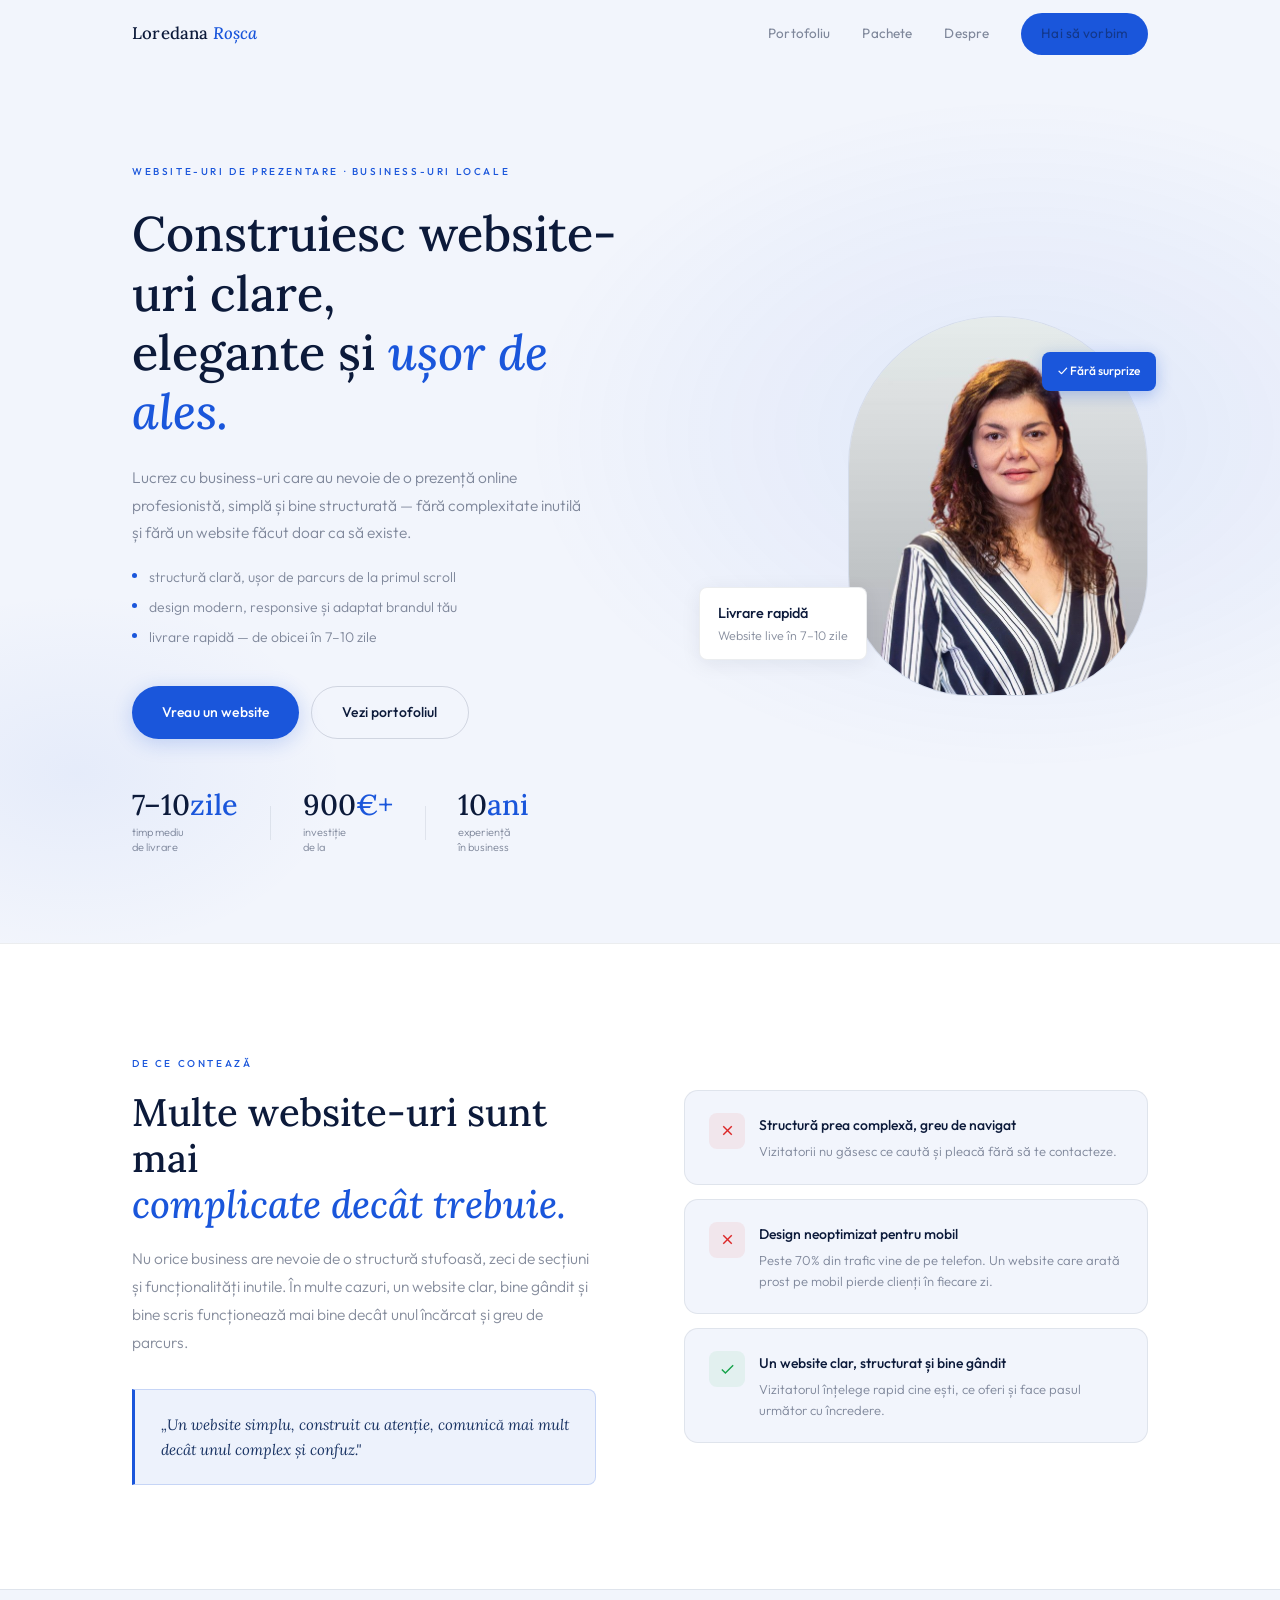
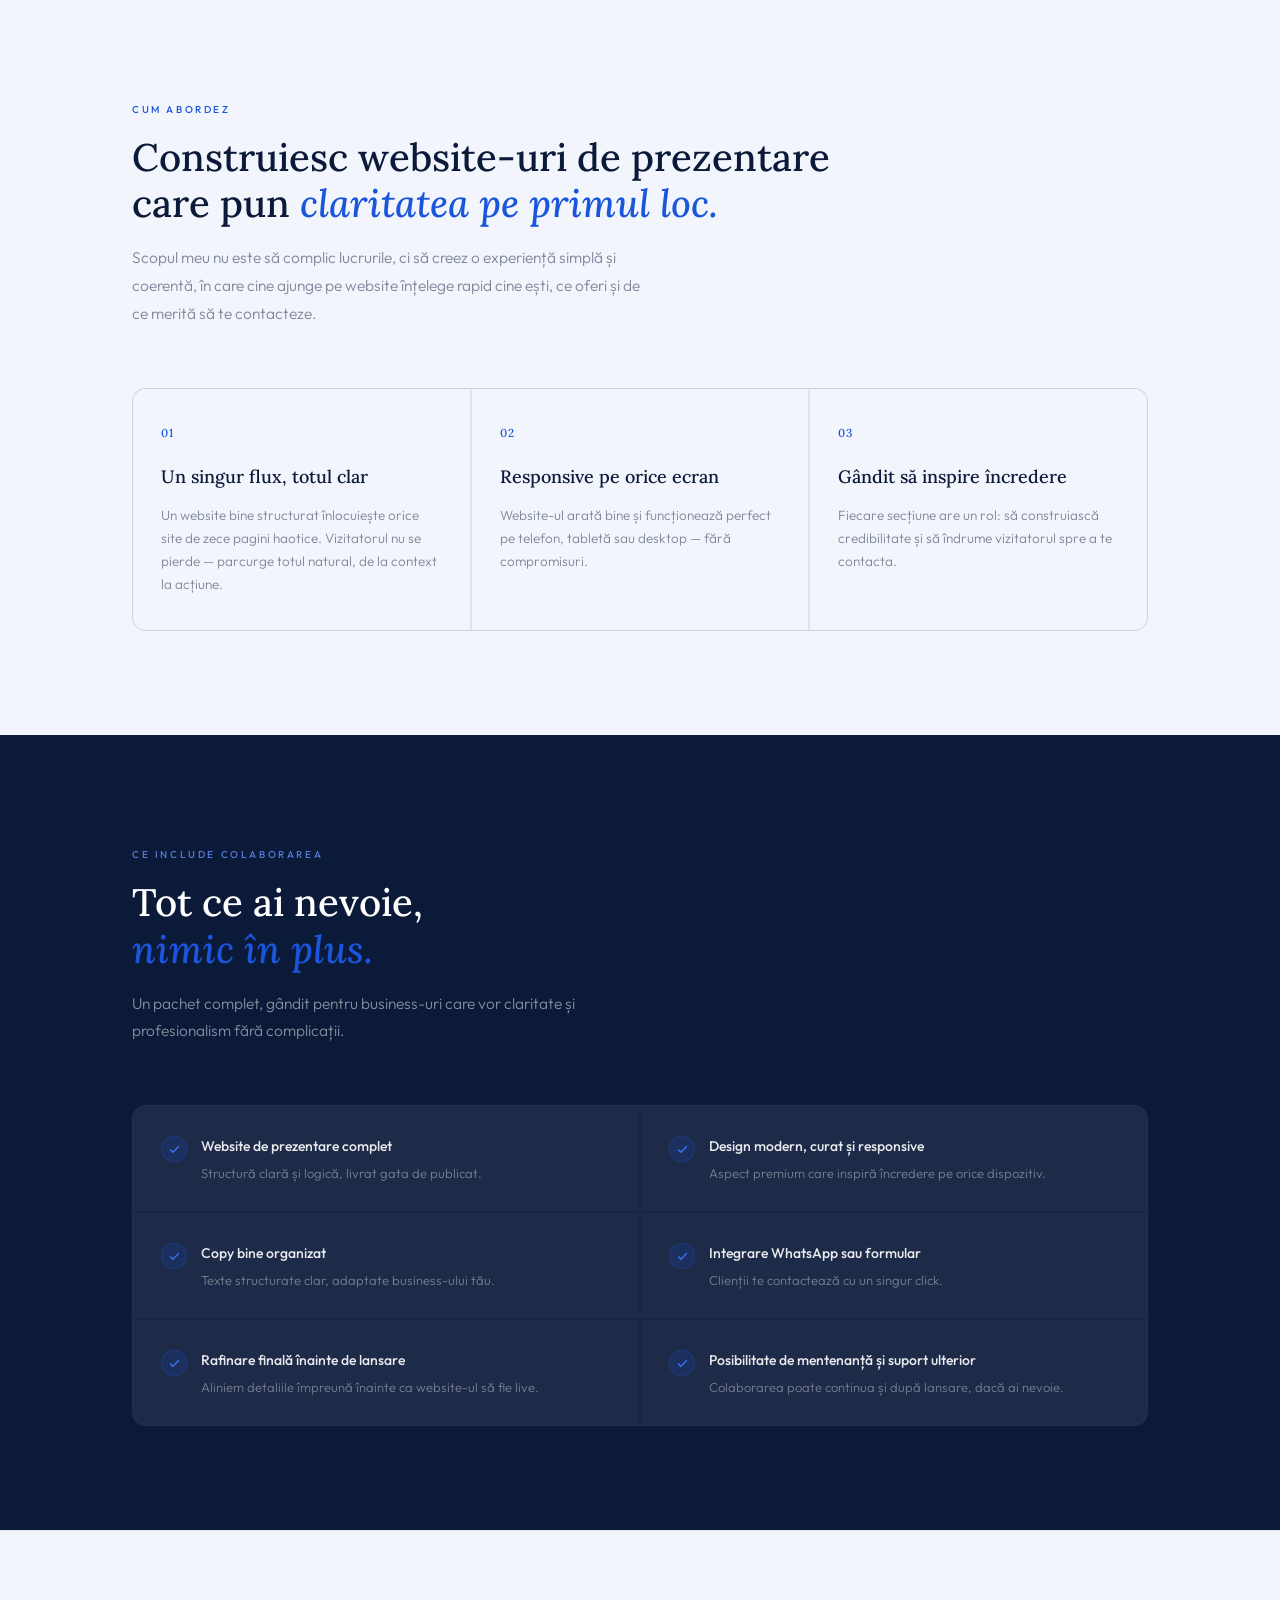
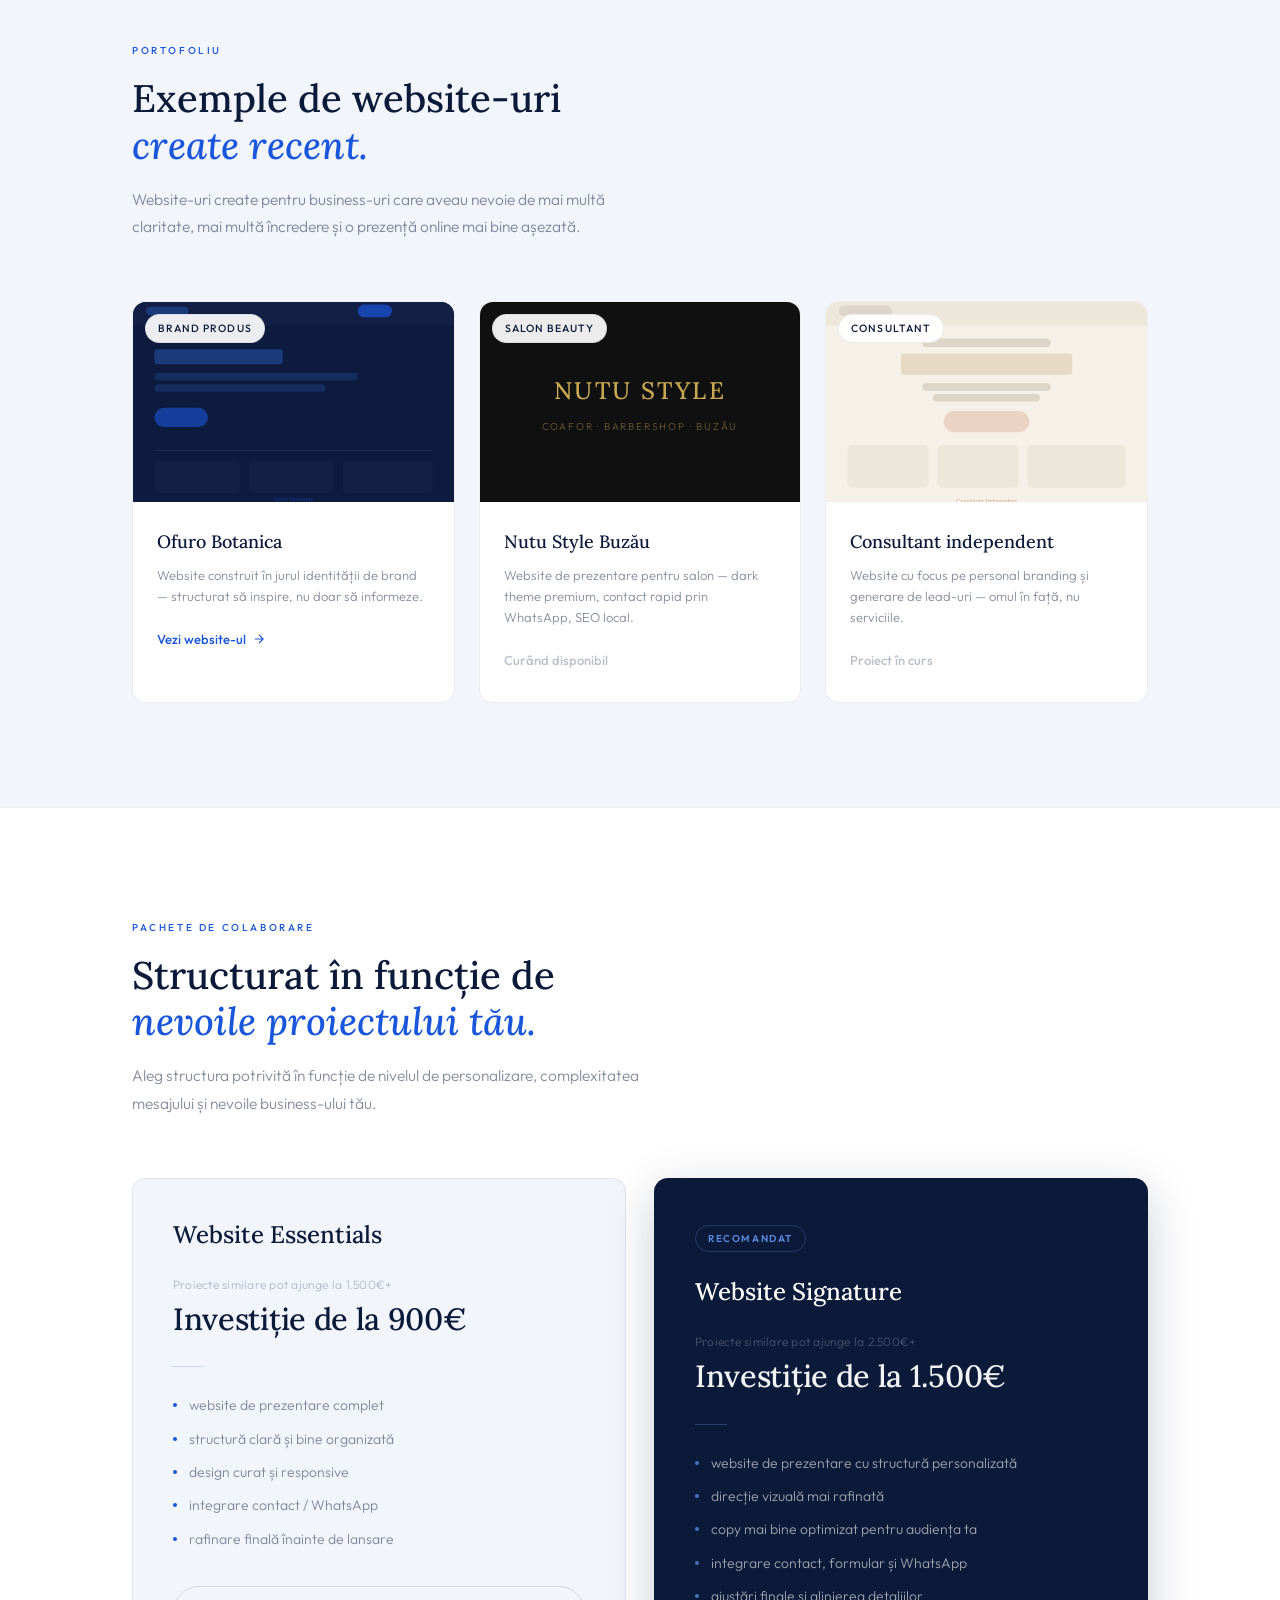
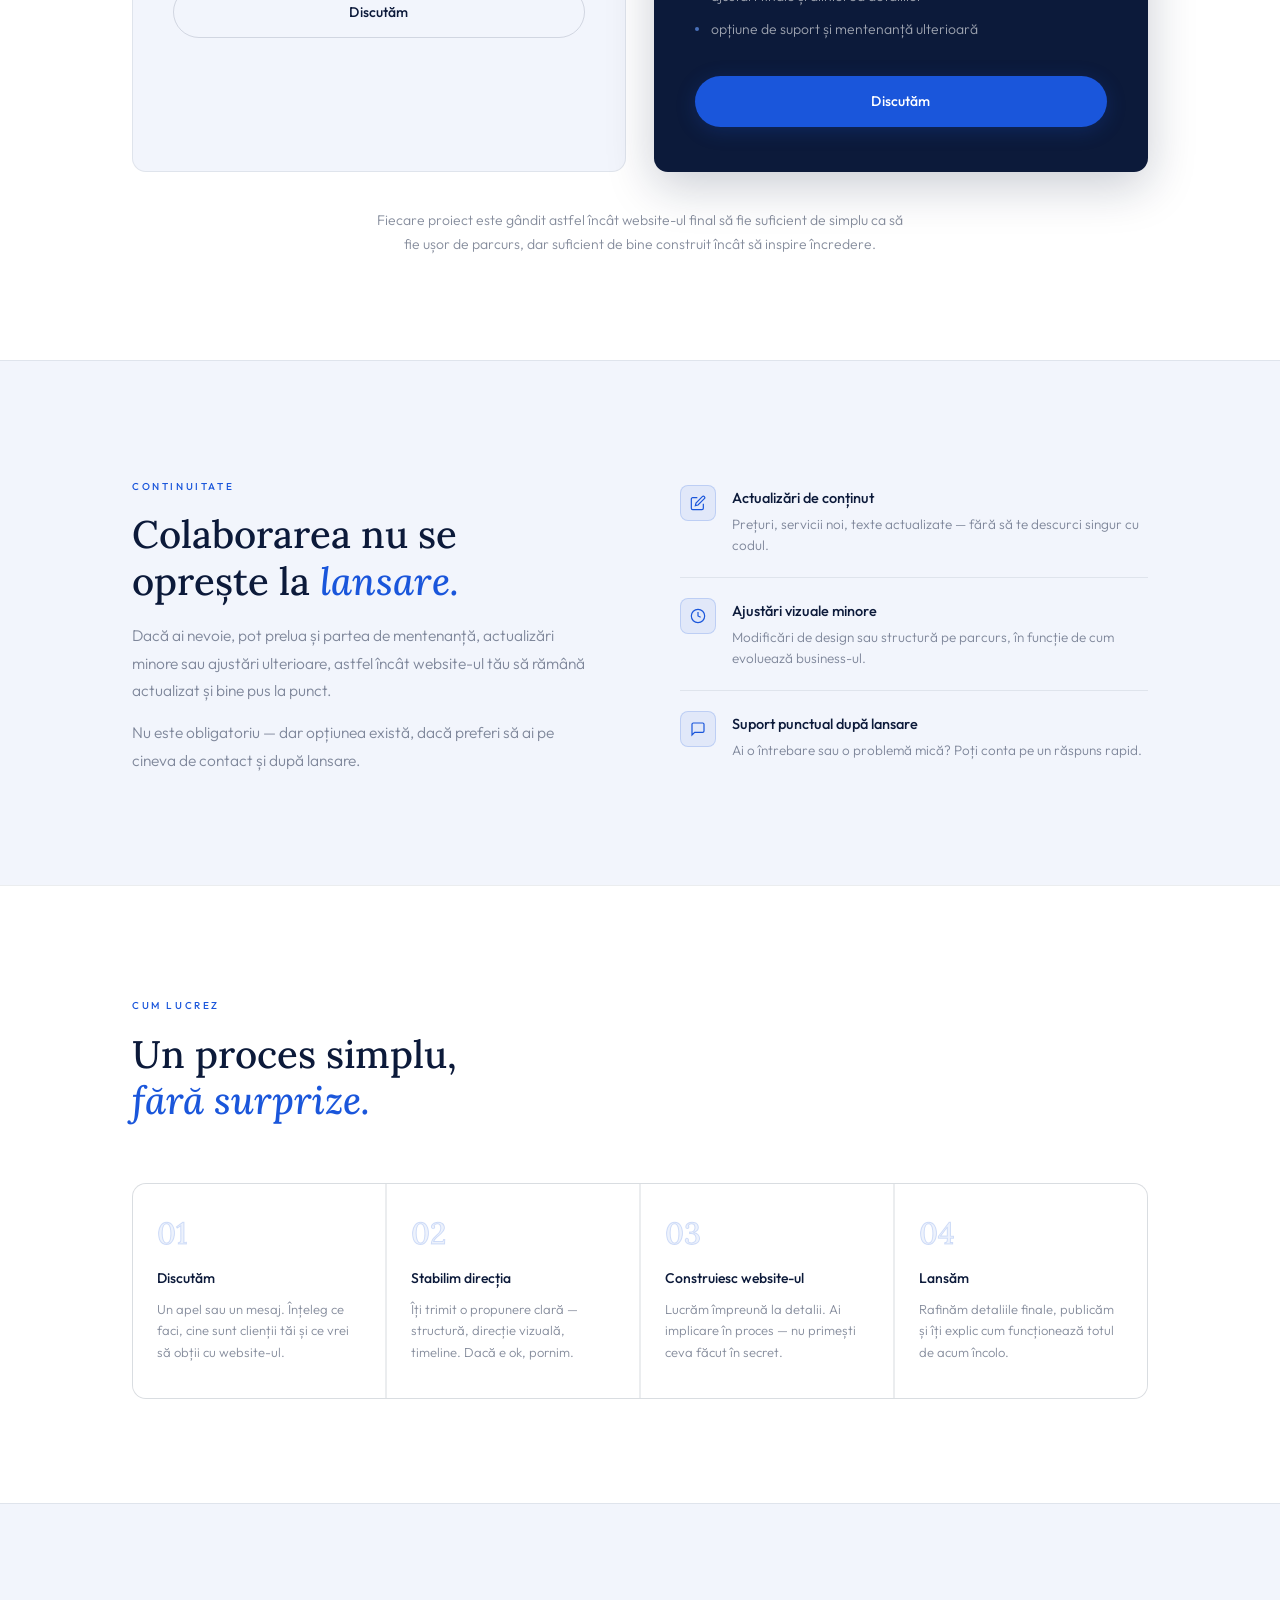
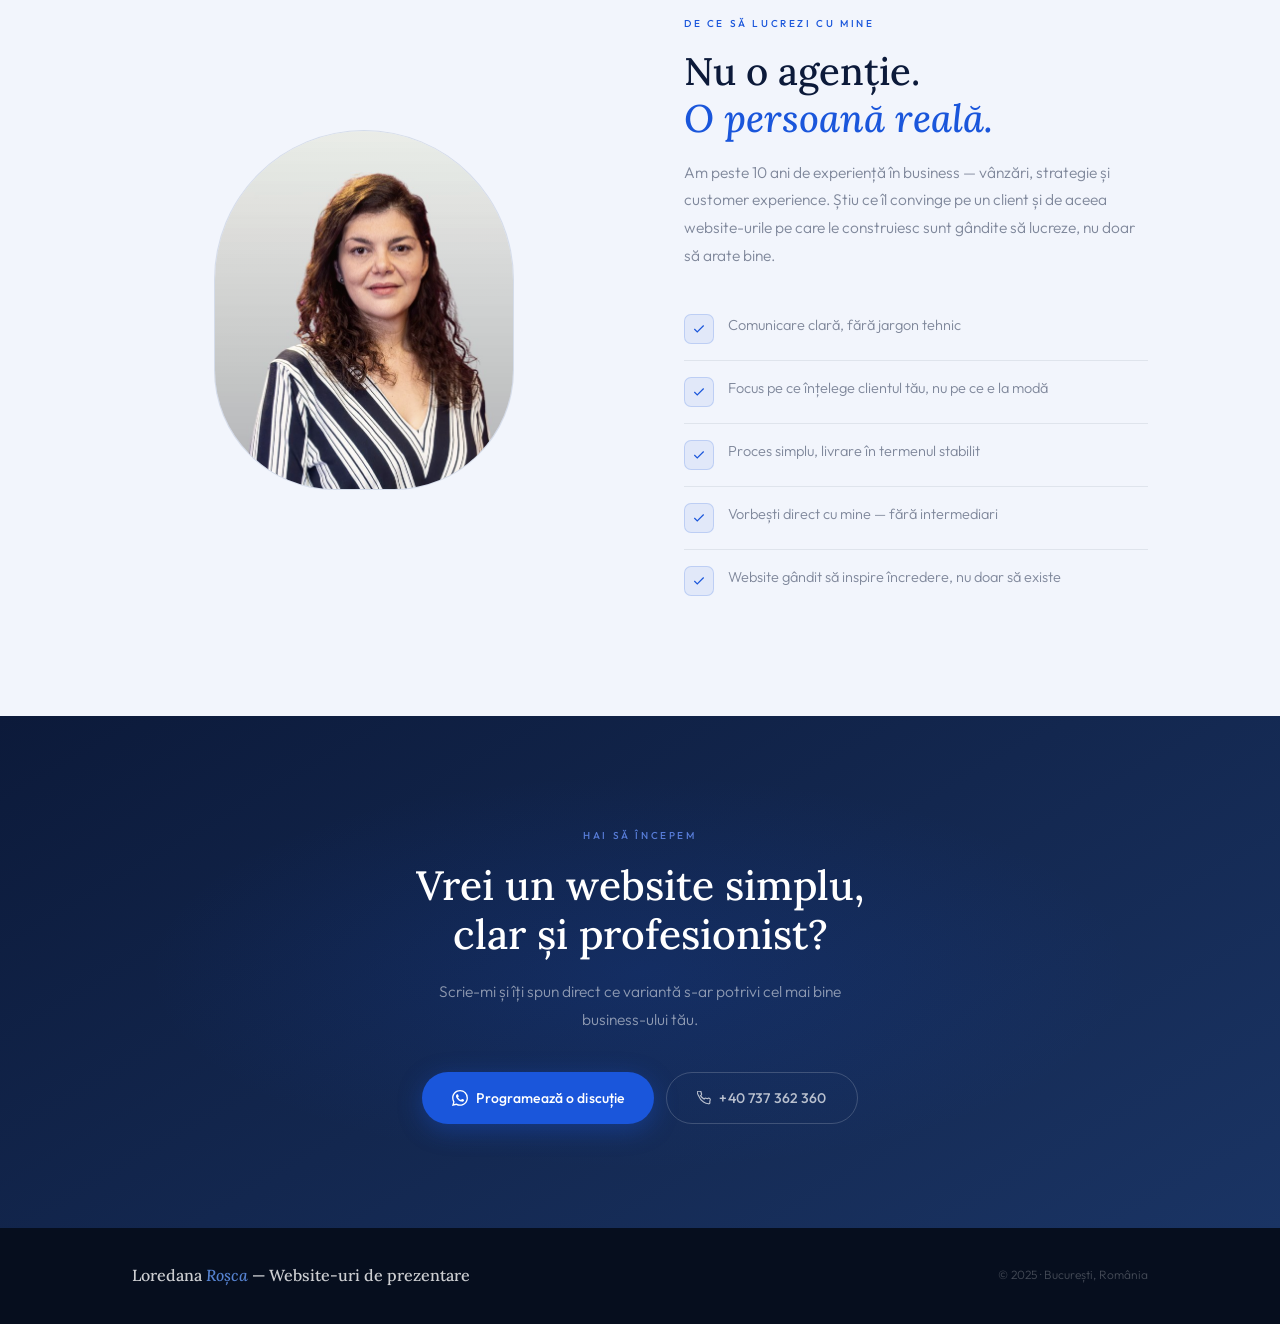
==== index.html @ 77e9737b "Add files via upload" ====
<!DOCTYPE html>
<html lang="ro">
<head>
  <meta charset="UTF-8" />
  <meta name="viewport" content="width=device-width, initial-scale=1.0" />
  <title>Loredana Roșca — Website-uri de prezentare pentru business-uri locale</title>
  <meta name="description" content="Construiesc website-uri de prezentare clare, moderne și profesioniste pentru saloane, clinici, consultanți și business-uri locale." />
  <link rel="preconnect" href="https://fonts.googleapis.com" />
  <link rel="preconnect" href="https://fonts.gstatic.com" crossorigin />
  <link href="https://fonts.googleapis.com/css2?family=Lora:ital,wght@0,400;0,500;0,600;1,400;1,500&family=Outfit:wght@300;400;500;600&display=swap" rel="stylesheet" />
  <link rel="stylesheet" href="styles.css" />
</head>
<body>

  <!-- ======== NAV ======== -->
  <header class="nav" id="nav">
    <div class="nav-inner container">
      <a href="#hero" class="nav-logo">Loredana <em>Roșca</em></a>
      <nav class="nav-links">
        <a href="#portofoliu">Portofoliu</a>
        <a href="#preturi">Pachete</a>
        <a href="#despre">Despre</a>
        <a href="#contact" class="btn-nav">Hai să vorbim</a>
      </nav>
      <button class="burger" id="burger" aria-label="Meniu">
        <span></span><span></span><span></span>
      </button>
    </div>
    <div class="mobile-menu" id="mobileMenu">
      <a href="#portofoliu">Portofoliu</a>
      <a href="#preturi">Pachete</a>
      <a href="#despre">Despre</a>
      <a href="#contact" class="btn-mobile">Hai să vorbim</a>
    </div>
  </header>

  <!-- ======== HERO ======== -->
  <section class="hero" id="hero">
    <div class="hero-bg"></div>
    <div class="container">
      <div class="hero-inner">

        <div class="hero-text">
          <span class="hero-label fade-in d1">Website-uri de prezentare · Business-uri locale</span>
          <h1 class="hero-headline fade-in d2">
            Construiesc website-uri clare,<br />
            elegante și <em>ușor de ales.</em>
          </h1>
          <p class="hero-sub fade-in d3">
            Lucrez cu business-uri care au nevoie de o prezență online profesionistă, simplă și bine structurată — fără complexitate inutilă și fără un website făcut doar ca să existe.
          </p>
          <ul class="hero-bullets fade-in d3">
            <li>structură clară, ușor de parcurs de la primul scroll</li>
            <li>design modern, responsive și adaptat brandul tău</li>
            <li>livrare rapidă — de obicei în 7–10 zile</li>
          </ul>
          <div class="hero-ctas fade-in d4">
            <a href="#contact" class="btn btn-primary">Vreau un website</a>
            <a href="#portofoliu" class="btn btn-outline">Vezi portofoliul</a>
          </div>
          <div class="hero-stats fade-in d5">
            <div>
              <div class="stat-nr">7–10<em>zile</em></div>
              <div class="stat-label">timp mediu<br />de livrare</div>
            </div>
            <div class="stat-divider"></div>
            <div>
              <div class="stat-nr">900<em>€+</em></div>
              <div class="stat-label">investiție<br />de la</div>
            </div>
            <div class="stat-divider"></div>
            <div>
              <div class="stat-nr">10<em>ani</em></div>
              <div class="stat-label">experiență<br />în business</div>
            </div>
          </div>
        </div>

        <div class="hero-photo-wrap fade-in d3">
          <div class="hero-photo-ring">
            <img src="[data-uri]" alt="Loredana Roșca" />
          </div>
          <div class="hero-deco-1">
            <strong>Livrare rapidă</strong>
            Website live în 7–10 zile
          </div>
          <div class="hero-deco-2">✓ Fără surprize</div>
        </div>

      </div>
    </div>
  </section>

  <!-- ======== PROBLEMĂ ======== -->
  <section class="problem" id="problema">
    <div class="container">
      <div class="problem-inner">

        <div class="reveal">
          <span class="section-tag">De ce contează</span>
          <h2 class="section-title">Multe website-uri sunt mai<br /><em>complicate decât trebuie.</em></h2>
          <div class="problem-text">
            <p>Nu orice business are nevoie de o structură stufoasă, zeci de secțiuni și funcționalități inutile. În multe cazuri, un website clar, bine gândit și bine scris funcționează mai bine decât unul încărcat și greu de parcurs.</p>
          </div>
          <blockquote class="problem-conclusion">
            „Un website simplu, construit cu atenție, comunică mai mult decât unul complex și confuz."
          </blockquote>
        </div>

        <div class="problem-visual reveal r2">
          <div class="problem-card">
            <div class="problem-card-icon red">
              <svg width="17" height="17" viewBox="0 0 24 24" fill="none" stroke="currentColor" stroke-width="2"><line x1="18" y1="6" x2="6" y2="18"/><line x1="6" y1="6" x2="18" y2="18"/></svg>
            </div>
            <div>
              <h4>Structură prea complexă, greu de navigat</h4>
              <p>Vizitatorii nu găsesc ce caută și pleacă fără să te contacteze.</p>
            </div>
          </div>
          <div class="problem-card">
            <div class="problem-card-icon red">
              <svg width="17" height="17" viewBox="0 0 24 24" fill="none" stroke="currentColor" stroke-width="2"><line x1="18" y1="6" x2="6" y2="18"/><line x1="6" y1="6" x2="18" y2="18"/></svg>
            </div>
            <div>
              <h4>Design neoptimizat pentru mobil</h4>
              <p>Peste 70% din trafic vine de pe telefon. Un website care arată prost pe mobil pierde clienți în fiecare zi.</p>
            </div>
          </div>
          <div class="problem-card">
            <div class="problem-card-icon green">
              <svg width="17" height="17" viewBox="0 0 24 24" fill="none" stroke="currentColor" stroke-width="2"><polyline points="20 6 9 17 4 12"/></svg>
            </div>
            <div>
              <h4>Un website clar, structurat și bine gândit</h4>
              <p>Vizitatorul înțelege rapid cine ești, ce oferi și face pasul următor cu încredere.</p>
            </div>
          </div>
        </div>

      </div>
    </div>
  </section>

  <!-- ======== SOLUȚIE ======== -->
  <section class="solution" id="solutie">
    <div class="container">
      <div class="section-header reveal">
        <span class="section-tag">Cum abordez</span>
        <h2 class="section-title">Construiesc website-uri de prezentare<br />care pun <em>claritatea pe primul loc.</em></h2>
        <p class="section-sub">Scopul meu nu este să complic lucrurile, ci să creez o experiență simplă și coerentă, în care cine ajunge pe website înțelege rapid cine ești, ce oferi și de ce merită să te contacteze.</p>
      </div>
      <div class="solution-grid">
        <div class="solution-item reveal r1">
          <span class="solution-nr">01</span>
          <h3>Un singur flux, totul clar</h3>
          <p>Un website bine structurat înlocuiește orice site de zece pagini haotice. Vizitatorul nu se pierde — parcurge totul natural, de la context la acțiune.</p>
        </div>
        <div class="solution-item reveal r2">
          <span class="solution-nr">02</span>
          <h3>Responsive pe orice ecran</h3>
          <p>Website-ul arată bine și funcționează perfect pe telefon, tabletă sau desktop — fără compromisuri.</p>
        </div>
        <div class="solution-item reveal r3">
          <span class="solution-nr">03</span>
          <h3>Gândit să inspire încredere</h3>
          <p>Fiecare secțiune are un rol: să construiască credibilitate și să îndrume vizitatorul spre a te contacta.</p>
        </div>
      </div>
    </div>
  </section>

  <!-- ======== CE PRIMEȘTI ======== -->
  <section class="deliverables" id="ce-include">
    <div class="container">
      <div class="section-header reveal">
        <span class="section-tag">Ce include colaborarea</span>
        <h2 class="section-title">Tot ce ai nevoie,<br /><em>nimic în plus.</em></h2>
        <p class="section-sub">Un pachet complet, gândit pentru business-uri care vor claritate și profesionalism fără complicații.</p>
      </div>
      <div class="deliverables-grid">
        <div class="deliverable-item reveal r1">
          <div class="del-check">
            <svg width="13" height="13" viewBox="0 0 24 24" fill="none" stroke="currentColor" stroke-width="2.5"><polyline points="20 6 9 17 4 12"/></svg>
          </div>
          <div>
            <h4>Website de prezentare complet</h4>
            <p>Structură clară și logică, livrat gata de publicat.</p>
          </div>
        </div>
        <div class="deliverable-item reveal r2">
          <div class="del-check">
            <svg width="13" height="13" viewBox="0 0 24 24" fill="none" stroke="currentColor" stroke-width="2.5"><polyline points="20 6 9 17 4 12"/></svg>
          </div>
          <div>
            <h4>Design modern, curat și responsive</h4>
            <p>Aspect premium care inspiră încredere pe orice dispozitiv.</p>
          </div>
        </div>
        <div class="deliverable-item reveal r1">
          <div class="del-check">
            <svg width="13" height="13" viewBox="0 0 24 24" fill="none" stroke="currentColor" stroke-width="2.5"><polyline points="20 6 9 17 4 12"/></svg>
          </div>
          <div>
            <h4>Copy bine organizat</h4>
            <p>Texte structurate clar, adaptate business-ului tău.</p>
          </div>
        </div>
        <div class="deliverable-item reveal r2">
          <div class="del-check">
            <svg width="13" height="13" viewBox="0 0 24 24" fill="none" stroke="currentColor" stroke-width="2.5"><polyline points="20 6 9 17 4 12"/></svg>
          </div>
          <div>
            <h4>Integrare WhatsApp sau formular</h4>
            <p>Clienții te contactează cu un singur click.</p>
          </div>
        </div>
        <div class="deliverable-item reveal r1">
          <div class="del-check">
            <svg width="13" height="13" viewBox="0 0 24 24" fill="none" stroke="currentColor" stroke-width="2.5"><polyline points="20 6 9 17 4 12"/></svg>
          </div>
          <div>
            <h4>Rafinare finală înainte de lansare</h4>
            <p>Aliniem detaliile împreună înainte ca website-ul să fie live.</p>
          </div>
        </div>
        <div class="deliverable-item reveal r2">
          <div class="del-check">
            <svg width="13" height="13" viewBox="0 0 24 24" fill="none" stroke="currentColor" stroke-width="2.5"><polyline points="20 6 9 17 4 12"/></svg>
          </div>
          <div>
            <h4>Posibilitate de mentenanță și suport ulterior</h4>
            <p>Colaborarea poate continua și după lansare, dacă ai nevoie.</p>
          </div>
        </div>
      </div>
    </div>
  </section>

  <!-- ======== PORTOFOLIU ======== -->
  <section class="portfolio" id="portofoliu">
    <div class="container">
      <div class="section-header reveal">
        <span class="section-tag">Portofoliu</span>
        <h2 class="section-title">Exemple de website-uri<br /><em>create recent.</em></h2>
        <p class="section-sub">Website-uri create pentru business-uri care aveau nevoie de mai multă claritate, mai multă încredere și o prezență online mai bine așezată.</p>
      </div>
      <div class="portfolio-grid">

        <div class="portfolio-card reveal r1">
          <div class="portfolio-img">
            <img src="assets/portfolio-1-placeholder.svg" alt="Ofuro Botanica" />
            <span class="portfolio-cat">Brand produs</span>
          </div>
          <div class="portfolio-body">
            <h3>Ofuro Botanica</h3>
            <p class="portfolio-focus">Website construit în jurul identității de brand — structurat să inspire, nu doar să informeze.</p>
            <a href="https://ofurobotanica.ro/" target="_blank" rel="noopener" class="portfolio-link">
              Vezi website-ul
              <svg width="14" height="14" viewBox="0 0 24 24" fill="none" stroke="currentColor" stroke-width="2"><path d="M5 12h14M12 5l7 7-7 7"/></svg>
            </a>
          </div>
        </div>

        <div class="portfolio-card reveal r2">
          <div class="portfolio-img" style="background:#101010; display:flex; align-items:center; justify-content:center;">
            <div style="text-align:center;">
              <div style="font-family:'Lora',serif; font-size:1.5rem; font-weight:500; letter-spacing:0.1em; color:#C8A951;">NUTU STYLE</div>
              <div style="font-size:10px; letter-spacing:0.18em; text-transform:uppercase; color:rgba(200,169,81,0.5); margin-top:6px;">Coafor · Barbershop · Buzău</div>
            </div>
            <span class="portfolio-cat">Salon beauty</span>
          </div>
          <div class="portfolio-body">
            <h3>Nutu Style Buzău</h3>
            <p class="portfolio-focus">Website de prezentare pentru salon — dark theme premium, contact rapid prin WhatsApp, SEO local.</p>
            <span class="portfolio-link" style="color:var(--muted-2); cursor:default; font-size:13px;">Curând disponibil</span>
          </div>
        </div>

        <div class="portfolio-card reveal r3">
          <div class="portfolio-img">
            <img src="assets/portfolio-3-placeholder.svg" alt="Consultant independent" />
            <span class="portfolio-cat">Consultant</span>
          </div>
          <div class="portfolio-body">
            <h3>Consultant independent</h3>
            <p class="portfolio-focus">Website cu focus pe personal branding și generare de lead-uri — omul în față, nu serviciile.</p>
            <span class="portfolio-link" style="color:var(--muted-2); cursor:default; font-size:13px;">Proiect în curs</span>
          </div>
        </div>

      </div>
    </div>
  </section>

  <!-- ======== PREȚURI ======== -->
  <section class="pricing" id="preturi">
    <div class="container">
      <div class="section-header reveal">
        <span class="section-tag">Pachete de colaborare</span>
        <h2 class="section-title">Structurat în funcție de<br /><em>nevoile proiectului tău.</em></h2>
        <p class="section-sub">Aleg structura potrivită în funcție de nivelul de personalizare, complexitatea mesajului și nevoile business-ului tău.</p>
      </div>
      <div class="pricing-grid">

        <div class="pricing-card reveal r1">
          <div class="pricing-title">Website Essentials</div>
          <span class="pricing-anchor">Proiecte similare pot ajunge la 1.500€+</span>
          <div class="pricing-price">Investiție de la 900€</div>
          <div class="pricing-divider"></div>
          <ul class="pricing-list">
            <li>website de prezentare complet</li>
            <li>structură clară și bine organizată</li>
            <li>design curat și responsive</li>
            <li>integrare contact / WhatsApp</li>
            <li>rafinare finală înainte de lansare</li>
          </ul>
          <div class="pricing-btn-wrap">
            <a href="#contact" class="btn btn-outline">Discutăm</a>
          </div>
        </div>

        <div class="pricing-card featured reveal r2">
          <span class="pricing-badge">Recomandat</span>
          <div class="pricing-title">Website Signature</div>
          <span class="pricing-anchor">Proiecte similare pot ajunge la 2.500€+</span>
          <div class="pricing-price">Investiție de la 1.500€</div>
          <div class="pricing-divider"></div>
          <ul class="pricing-list">
            <li>website de prezentare cu structură personalizată</li>
            <li>direcție vizuală mai rafinată</li>
            <li>copy mai bine optimizat pentru audiența ta</li>
            <li>integrare contact, formular și WhatsApp</li>
            <li>ajustări finale și alinierea detaliilor</li>
            <li>opțiune de suport și mentenanță ulterioară</li>
          </ul>
          <div class="pricing-btn-wrap">
            <a href="#contact" class="btn btn-primary">Discutăm</a>
          </div>
        </div>

      </div>
      <p class="pricing-note reveal">Fiecare proiect este gândit astfel încât website-ul final să fie suficient de simplu ca să fie ușor de parcurs, dar suficient de bine construit încât să inspire încredere.</p>
    </div>
  </section>

  <!-- ======== DUPĂ LANSARE ======== -->
  <section class="aftercare" id="dupa-lansare">
    <div class="container">
      <div class="aftercare-inner">

        <div class="reveal">
          <span class="section-tag">Continuitate</span>
          <h2 class="section-title">Colaborarea nu se<br />oprește la <em>lansare.</em></h2>
          <p class="aftercare-text">
            Dacă ai nevoie, pot prelua și partea de mentenanță, actualizări minore sau ajustări ulterioare, astfel încât website-ul tău să rămână actualizat și bine pus la punct.
          </p>
          <p class="aftercare-text" style="margin-top:14px;">
            Nu este obligatoriu — dar opțiunea există, dacă preferi să ai pe cineva de contact și după lansare.
          </p>
        </div>

        <div class="aftercare-items reveal r2">
          <div class="aftercare-item">
            <div class="aftercare-icon">
              <svg width="16" height="16" viewBox="0 0 24 24" fill="none" stroke="currentColor" stroke-width="1.8"><path d="M11 4H4a2 2 0 00-2 2v14a2 2 0 002 2h14a2 2 0 002-2v-7"/><path d="M18.5 2.5a2.121 2.121 0 013 3L12 15l-4 1 1-4 9.5-9.5z"/></svg>
            </div>
            <div>
              <h4>Actualizări de conținut</h4>
              <p>Prețuri, servicii noi, texte actualizate — fără să te descurci singur cu codul.</p>
            </div>
          </div>
          <div class="aftercare-item">
            <div class="aftercare-icon">
              <svg width="16" height="16" viewBox="0 0 24 24" fill="none" stroke="currentColor" stroke-width="1.8"><circle cx="12" cy="12" r="10"/><path d="M12 6v6l4 2"/></svg>
            </div>
            <div>
              <h4>Ajustări vizuale minore</h4>
              <p>Modificări de design sau structură pe parcurs, în funcție de cum evoluează business-ul.</p>
            </div>
          </div>
          <div class="aftercare-item">
            <div class="aftercare-icon">
              <svg width="16" height="16" viewBox="0 0 24 24" fill="none" stroke="currentColor" stroke-width="1.8"><path d="M21 15a2 2 0 01-2 2H7l-4 4V5a2 2 0 012-2h14a2 2 0 012 2z"/></svg>
            </div>
            <div>
              <h4>Suport punctual după lansare</h4>
              <p>Ai o întrebare sau o problemă mică? Poți conta pe un răspuns rapid.</p>
            </div>
          </div>
        </div>

      </div>
    </div>
  </section>

  <!-- ======== PROCES ======== -->
  <section class="process" id="proces">
    <div class="container">
      <div class="section-header reveal">
        <span class="section-tag">Cum lucrez</span>
        <h2 class="section-title">Un proces simplu,<br /><em>fără surprize.</em></h2>
      </div>
      <div class="process-grid">
        <div class="process-step reveal r1">
          <div class="process-nr">01</div>
          <h4>Discutăm</h4>
          <p>Un apel sau un mesaj. Înțeleg ce faci, cine sunt clienții tăi și ce vrei să obții cu website-ul.</p>
        </div>
        <div class="process-step reveal r2">
          <div class="process-nr">02</div>
          <h4>Stabilim direcția</h4>
          <p>Îți trimit o propunere clară — structură, direcție vizuală, timeline. Dacă e ok, pornim.</p>
        </div>
        <div class="process-step reveal r3">
          <div class="process-nr">03</div>
          <h4>Construiesc website-ul</h4>
          <p>Lucrăm împreună la detalii. Ai implicare în proces — nu primești ceva făcut în secret.</p>
        </div>
        <div class="process-step reveal r4">
          <div class="process-nr">04</div>
          <h4>Lansăm</h4>
          <p>Rafinăm detaliile finale, publicăm și îți explic cum funcționează totul de acum încolo.</p>
        </div>
      </div>
    </div>
  </section>

  <!-- ======== DE CE EU ======== -->
  <section class="whyme" id="despre">
    <div class="container">
      <div class="whyme-inner">

        <div class="whyme-photo reveal">
          <img src="[data-uri]" alt="Loredana Roșca" />
        </div>

        <div class="reveal r2">
          <span class="section-tag">De ce să lucrezi cu mine</span>
          <h2 class="section-title">Nu o agenție.<br /><em>O persoană reală.</em></h2>
          <p class="section-sub">Am peste 10 ani de experiență în business — vânzări, strategie și customer experience. Știu ce îl convinge pe un client și de aceea website-urile pe care le construiesc sunt gândite să lucreze, nu doar să arate bine.</p>
          <ul class="whyme-list">
            <li>
              <div class="wi">
                <svg width="14" height="14" viewBox="0 0 24 24" fill="none" stroke="currentColor" stroke-width="2"><polyline points="20 6 9 17 4 12"/></svg>
              </div>
              Comunicare clară, fără jargon tehnic
            </li>
            <li>
              <div class="wi">
                <svg width="14" height="14" viewBox="0 0 24 24" fill="none" stroke="currentColor" stroke-width="2"><polyline points="20 6 9 17 4 12"/></svg>
              </div>
              Focus pe ce înțelege clientul tău, nu pe ce e la modă
            </li>
            <li>
              <div class="wi">
                <svg width="14" height="14" viewBox="0 0 24 24" fill="none" stroke="currentColor" stroke-width="2"><polyline points="20 6 9 17 4 12"/></svg>
              </div>
              Proces simplu, livrare în termenul stabilit
            </li>
            <li>
              <div class="wi">
                <svg width="14" height="14" viewBox="0 0 24 24" fill="none" stroke="currentColor" stroke-width="2"><polyline points="20 6 9 17 4 12"/></svg>
              </div>
              Vorbești direct cu mine — fără intermediari
            </li>
            <li>
              <div class="wi">
                <svg width="14" height="14" viewBox="0 0 24 24" fill="none" stroke="currentColor" stroke-width="2"><polyline points="20 6 9 17 4 12"/></svg>
              </div>
              Website gândit să inspire încredere, nu doar să existe
            </li>
          </ul>
        </div>

      </div>
    </div>
  </section>

  <!-- ======== CTA FINAL ======== -->
  <section class="cta-final" id="contact">
    <div class="container">
      <span class="section-tag">Hai să începem</span>
      <h2>Vrei un website simplu,<br />clar și profesionist?</h2>
      <p>Scrie-mi și îți spun direct ce variantă s-ar potrivi cel mai bine business-ului tău.</p>
      <div class="cta-final-btns">
        <a href="https://wa.me/40737362360?text=Bun%C4%83%20Loredana%2C%20a%C8%99%20vrea%20s%C4%83%20discut%C4%83m%20despre%20un%20website." target="_blank" rel="noopener" class="btn btn-primary">
          <svg width="16" height="16" viewBox="0 0 24 24" fill="currentColor"><path d="M17.472 14.382c-.297-.149-1.758-.867-2.03-.967-.273-.099-.471-.148-.67.15-.197.297-.767.966-.94 1.164-.173.199-.347.223-.644.075-.297-.15-1.255-.463-2.39-1.475-.883-.788-1.48-1.761-1.653-2.059-.173-.297-.018-.458.13-.606.134-.133.298-.347.446-.52.149-.174.198-.298.298-.497.099-.198.05-.371-.025-.52-.075-.149-.669-1.612-.916-2.207-.242-.579-.487-.5-.669-.51-.173-.008-.371-.01-.57-.01-.198 0-.52.074-.792.372-.272.297-1.04 1.016-1.04 2.479 0 1.462 1.065 2.875 1.213 3.074.149.198 2.096 3.2 5.077 4.487.709.306 1.262.489 1.694.625.712.227 1.36.195 1.871.118.571-.085 1.758-.719 2.006-1.413.248-.694.248-1.289.173-1.413-.074-.124-.272-.198-.57-.347m-5.421 7.403h-.004a9.87 9.87 0 01-5.031-1.378l-.361-.214-3.741.982.998-3.648-.235-.374a9.86 9.86 0 01-1.51-5.26c.001-5.45 4.436-9.884 9.888-9.884 2.64 0 5.122 1.03 6.988 2.898a9.825 9.825 0 012.893 6.994c-.003 5.45-4.437 9.884-9.885 9.884m8.413-18.297A11.815 11.815 0 0012.05 0C5.495 0 .16 5.335.157 11.892c0 2.096.547 4.142 1.588 5.945L.057 24l6.305-1.654a11.882 11.882 0 005.683 1.448h.005c6.554 0 11.89-5.335 11.893-11.893a11.821 11.821 0 00-3.48-8.413z"/></svg>
          Programează o discuție
        </a>
        <a href="tel:+40737362360" class="btn btn-outline">
          <svg width="14" height="14" viewBox="0 0 24 24" fill="none" stroke="currentColor" stroke-width="2"><path d="M22 16.92v3a2 2 0 01-2.18 2 19.79 19.79 0 01-8.63-3.07A19.5 19.5 0 013.07 8.81a19.79 19.79 0 01-3.07-8.66A2 2 0 012 .18h3a2 2 0 012 1.72c.127.96.361 1.903.7 2.81a2 2 0 01-.45 2.11L6.09 7.91a16 16 0 006 6l1.09-1.09a2 2 0 012.11-.45 12.84 12.84 0 002.81.7A2 2 0 0122 16.92z"/></svg>
          +40 737 362 360
        </a>
      </div>
    </div>
  </section>

  <!-- ======== FOOTER ======== -->
  <footer class="footer">
    <div class="container">
      <div class="footer-inner">
        <span class="footer-logo">Loredana <em>Roșca</em> — Website-uri de prezentare</span>
        <span class="footer-copy">© 2025 · București, România</span>
      </div>
    </div>
  </footer>

  <script src="script.js"></script>
</body>
</html>
---- styles.css ----
/* ============================================
   LOREDANA ROȘCA — styles.css
   Cobalt · Premium · Personal
   ============================================ */

:root {
  --bg:           #F2F5FC;
  --bg-2:         #E6ECFA;
  --bg-card:      #ffffff;
  --dark:         #0C1A3A;
  --dark-mid:     #1A3464;
  --cobalt:       #1A56DB;
  --cobalt-light: #3B73F0;
  --cobalt-dim:   rgba(26, 86, 219, 0.08);
  --cobalt-border:rgba(26, 86, 219, 0.18);
  --muted:        rgba(12, 26, 58, 0.50);
  --muted-2:      rgba(12, 26, 58, 0.28);
  --border:       rgba(12, 26, 58, 0.08);
  --border-strong:rgba(12, 26, 58, 0.14);
  --warm-overlay: rgba(220, 200, 170, 0.10);
  --white:        #ffffff;
  --font-display: 'Lora', Georgia, serif;
  --font-body:    'Outfit', sans-serif;
  --ease:         cubic-bezier(0.4, 0, 0.2, 1);
  --t:            0.28s var(--ease);
  --radius:       8px;
  --radius-lg:    14px;
  --nav-h:        68px;
}

/* ---- RESET ---- */
*, *::before, *::after { box-sizing: border-box; margin: 0; padding: 0; }
html { scroll-behavior: smooth; }
body {
  background: var(--bg);
  color: var(--dark);
  font-family: var(--font-body);
  font-weight: 300;
  line-height: 1.74;
  -webkit-font-smoothing: antialiased;
  overflow-x: hidden;
}
a { color: inherit; text-decoration: none; }
img { max-width: 100%; height: auto; display: block; }
.container { width: 100%; max-width: 1080px; margin: 0 auto; padding: 0 32px; }

/* ---- TYPOGRAPHY ---- */
.section-tag {
  display: inline-block;
  font-size: 10px; font-weight: 500;
  letter-spacing: 0.26em; text-transform: uppercase;
  color: var(--cobalt); margin-bottom: 16px;
}
.section-title {
  font-family: var(--font-display);
  font-size: clamp(1.8rem, 3vw, 2.6rem);
  font-weight: 500; line-height: 1.20; color: var(--dark);
}
.section-title em { color: var(--cobalt); font-style: italic; }
.section-sub {
  font-size: 15.5px; color: var(--muted);
  line-height: 1.80; margin-top: 18px; max-width: 520px;
}
.section-header { margin-bottom: 60px; }

/* ---- BUTTONS ---- */
.btn {
  display: inline-flex; align-items: center; gap: 8px;
  font-family: var(--font-body); font-size: 14px; font-weight: 500;
  padding: 13px 30px; border-radius: 100px; letter-spacing: 0.01em;
  transition: background var(--t), transform var(--t), border-color var(--t), color var(--t);
  cursor: pointer; white-space: nowrap; border: none;
}
.btn:hover { transform: translateY(-2px); }
.btn-primary {
  background: var(--cobalt); color: #fff;
  box-shadow: 0 4px 20px rgba(26,86,219,0.22);
}
.btn-primary:hover { background: var(--cobalt-light); }
.btn-outline {
  background: transparent; color: var(--dark);
  border: 1px solid var(--border-strong);
}
.btn-outline:hover { border-color: var(--cobalt); color: var(--cobalt); }
.btn-ghost {
  background: transparent; color: var(--cobalt);
  border: 1px solid var(--cobalt-border);
  font-size: 13px; padding: 10px 20px;
}
.btn-ghost:hover { background: var(--cobalt-dim); }

/* ---- NAV ---- */
.nav {
  position: fixed; top: 0; left: 0; right: 0; z-index: 100;
  height: var(--nav-h);
  transition: background 0.4s, box-shadow 0.4s;
}
.nav.scrolled {
  background: rgba(242, 245, 252, 0.97);
  backdrop-filter: blur(16px);
  box-shadow: 0 1px 0 var(--border);
}
.nav-inner {
  height: 100%; display: flex;
  align-items: center; justify-content: space-between;
}
.nav-logo {
  font-family: var(--font-display);
  font-size: 1.05rem; font-weight: 500; color: var(--dark);
  letter-spacing: 0.01em;
}
.nav-logo em { color: var(--cobalt); font-style: italic; }
.nav-links { display: flex; align-items: center; gap: 32px; }
.nav-links a {
  font-size: 13.5px; font-weight: 400;
  color: var(--muted); transition: color var(--t); letter-spacing: 0.01em;
}
.nav-links a:hover { color: var(--dark); }
.btn-nav {
  font-size: 13px; font-weight: 500;
  background: var(--cobalt); color: #fff;
  padding: 9px 20px; border-radius: 100px;
  transition: background var(--t), transform var(--t);
}
.btn-nav:hover { background: var(--cobalt-light); transform: translateY(-1px); }
.burger {
  display: none; flex-direction: column; gap: 5px;
  cursor: pointer; background: none; border: none; padding: 4px;
}
.burger span {
  display: block; width: 22px; height: 1.5px;
  background: var(--dark); transition: var(--t); border-radius: 2px;
}
.burger.open span:nth-child(1) { transform: rotate(45deg) translate(4px,4.5px); }
.burger.open span:nth-child(2) { opacity: 0; }
.burger.open span:nth-child(3) { transform: rotate(-45deg) translate(4px,-4.5px); }
.mobile-menu {
  display: none; flex-direction: column;
  background: var(--bg); padding: 16px 28px 28px;
  border-top: 1px solid var(--border);
  position: fixed; top: var(--nav-h); left: 0; right: 0; z-index: 99;
  box-shadow: 0 8px 24px rgba(12,26,58,0.10);
}
.mobile-menu.open { display: flex; }
.mobile-menu a {
  padding: 14px 0; font-size: 15px; color: var(--dark);
  border-bottom: 1px solid var(--border);
}
.mobile-menu a:last-child { border-bottom: none; margin-top: 8px; }
.btn-mobile {
  display: inline-flex; justify-content: center;
  background: var(--cobalt); color: #fff !important;
  border-radius: 100px; padding: 13px 24px !important;
  border-bottom: none !important; font-weight: 500;
}

/* ---- HERO ---- */
.hero {
  min-height: 100vh; display: flex; align-items: center;
  padding-top: var(--nav-h); position: relative; overflow: hidden;
}
.hero-bg {
  position: absolute; inset: 0; z-index: 0;
  background:
    radial-gradient(ellipse 60% 55% at 80% 46%, rgba(26,86,219,0.09) 0%, transparent 65%),
    radial-gradient(ellipse 35% 32% at 6% 82%, rgba(26,86,219,0.06) 0%, transparent 60%);
}
.hero-inner {
  position: relative; z-index: 1;
  display: grid; grid-template-columns: 1.1fr 0.9fr;
  gap: 80px; align-items: center; padding: 88px 0;
}
.hero-label {
  display: inline-block; font-size: 10px; font-weight: 500;
  letter-spacing: 0.26em; text-transform: uppercase;
  color: var(--cobalt); margin-bottom: 24px;
}
.hero-headline {
  font-family: var(--font-display);
  font-size: clamp(2rem, 3.8vw, 3.1rem);
  font-weight: 500; line-height: 1.22;
  color: var(--dark); margin-bottom: 22px;
}
.hero-headline em { color: var(--cobalt); font-style: italic; }
.hero-sub {
  font-size: 15.5px; color: var(--muted);
  line-height: 1.80; margin-bottom: 20px; max-width: 460px;
}
.hero-bullets {
  list-style: none; margin-bottom: 38px; max-width: 400px;
}
.hero-bullets li {
  display: flex; align-items: flex-start; gap: 12px;
  font-size: 14px; color: var(--muted); margin-bottom: 9px;
  line-height: 1.5;
}
.hero-bullets li::before {
  content: '';
  width: 5px; height: 5px; border-radius: 50%;
  background: var(--cobalt); flex-shrink: 0; margin-top: 6px;
}
.hero-ctas { display: flex; gap: 12px; flex-wrap: wrap; margin-bottom: 52px; }
.hero-stats { display: flex; gap: 32px; align-items: center; }
.stat-divider { width: 1px; height: 34px; background: var(--border); }
.stat-nr {
  font-family: var(--font-display); font-size: 1.8rem;
  font-weight: 500; color: var(--dark); line-height: 1;
}
.stat-nr em { color: var(--cobalt); font-style: normal; }
.stat-label { font-size: 11px; color: var(--muted); margin-top: 5px; line-height: 1.4; }

/* hero photo — mai mică, mai editorială */
.hero-photo-wrap { position: relative; display: flex; justify-content: flex-end; }
.hero-photo-ring {
  width: 300px; height: 380px;
  border-radius: 160px 160px 130px 130px;
  overflow: hidden; background: var(--bg-2);
  border: 1px solid var(--border);
  position: relative;
}
.hero-photo-ring img {
  width: 100%; height: 100%;
  object-fit: cover; object-position: top center;
  /* filtre calde, subtile, ușor desaturat */
  filter: contrast(1.04) saturate(0.82) brightness(0.97) sepia(0.06) warm(1);
}
/* overlay cald discret peste foto */
.hero-photo-ring::after {
  content: '';
  position: absolute; inset: 0;
  background: linear-gradient(
    160deg,
    rgba(210, 185, 140, 0.08) 0%,
    rgba(180, 155, 110, 0.04) 50%,
    transparent 100%
  );
  pointer-events: none;
}
.hero-deco-1 {
  position: absolute; bottom: 36px; left: -28px;
  background: var(--white); border: 1px solid var(--border);
  border-radius: var(--radius); padding: 12px 18px;
  box-shadow: 0 4px 20px rgba(12,26,58,0.07);
  font-size: 12.5px; color: var(--muted); white-space: nowrap;
}
.hero-deco-1 strong { display: block; font-size: 14.5px; font-weight: 500; color: var(--dark); }
.hero-deco-2 {
  position: absolute; top: 36px; right: -8px;
  background: var(--cobalt); border-radius: var(--radius);
  padding: 9px 16px; font-size: 12px; font-weight: 500; color: #fff;
  white-space: nowrap; box-shadow: 0 4px 16px rgba(26,86,219,0.30);
}

/* ---- PROBLEM ---- */
.problem {
  padding: 104px 0; background: var(--white);
  border-top: 1px solid var(--border);
}
.problem-inner {
  display: grid; grid-template-columns: 1fr 1fr;
  gap: 88px; align-items: center;
}
.problem-text { font-size: 15.5px; color: var(--muted); line-height: 1.80; margin-top: 18px; }
.problem-text p + p { margin-top: 16px; }
.problem-conclusion {
  margin-top: 32px; padding: 22px 26px;
  background: var(--cobalt-dim); border: 1px solid var(--cobalt-border);
  border-left: 3px solid var(--cobalt);
  border-radius: 0 var(--radius) var(--radius) 0;
  font-size: 15px; color: var(--dark-mid);
  font-family: var(--font-display); font-style: italic; line-height: 1.68;
}
.problem-visual { display: flex; flex-direction: column; gap: 14px; }
.problem-card {
  background: var(--bg); border: 1px solid var(--border);
  border-radius: var(--radius-lg); padding: 22px 24px;
  display: flex; align-items: flex-start; gap: 14px;
  transition: border-color var(--t);
}
.problem-card:hover { border-color: var(--cobalt-border); }
.problem-card-icon {
  width: 36px; height: 36px; border-radius: 8px;
  display: flex; align-items: center; justify-content: center; flex-shrink: 0;
}
.problem-card-icon.red { background: rgba(220,38,38,0.07); color: #dc2626; }
.problem-card-icon.green { background: rgba(22,163,74,0.07); color: #16a34a; }
.problem-card h4 { font-size: 14px; font-weight: 500; color: var(--dark); margin-bottom: 4px; }
.problem-card p { font-size: 13px; color: var(--muted); line-height: 1.58; }

/* ---- SOLUTION ---- */
.solution {
  padding: 104px 0; background: var(--bg);
  border-top: 1px solid var(--border);
}
.solution-grid {
  display: grid; grid-template-columns: repeat(3, 1fr);
  gap: 2px; background: var(--border);
  border: 1px solid var(--border); border-radius: var(--radius-lg); overflow: hidden;
  margin-top: 60px;
}
.solution-item {
  background: var(--bg); padding: 34px 28px;
  transition: background var(--t);
}
.solution-item:hover { background: var(--white); }
.solution-nr {
  font-family: var(--font-display); font-size: 0.72rem;
  color: var(--cobalt); font-weight: 500; letter-spacing: 0.10em;
  margin-bottom: 18px; display: block;
}
.solution-item h3 {
  font-family: var(--font-display); font-size: 1.12rem;
  font-weight: 500; color: var(--dark); margin-bottom: 12px;
}
.solution-item p { font-size: 13.5px; color: var(--muted); line-height: 1.70; }

/* ---- CE PRIMEȘTI ---- */
.deliverables {
  padding: 104px 0; background: var(--dark);
}
.deliverables .section-tag { color: rgba(100,140,240,0.85); }
.deliverables .section-title { color: var(--white); }
.deliverables .section-sub { color: rgba(255,255,255,0.50); }
.deliverables-grid {
  display: grid; grid-template-columns: repeat(2, 1fr);
  gap: 2px; background: rgba(255,255,255,0.05);
  border: 1px solid rgba(255,255,255,0.05); border-radius: var(--radius-lg); overflow: hidden;
}
.deliverable-item {
  background: rgba(255,255,255,0.025); padding: 28px 28px;
  display: flex; align-items: flex-start; gap: 14px;
  transition: background var(--t);
}
.deliverable-item:hover { background: rgba(255,255,255,0.05); }
.del-check {
  width: 26px; height: 26px; border-radius: 50%;
  background: rgba(26,86,219,0.15); border: 1px solid rgba(26,86,219,0.25);
  display: flex; align-items: center; justify-content: center;
  flex-shrink: 0; margin-top: 2px;
}
.del-check svg { color: var(--cobalt-light); }
.deliverable-item h4 { font-size: 14px; font-weight: 500; color: rgba(255,255,255,0.90); margin-bottom: 4px; }
.deliverable-item p { font-size: 13px; color: rgba(255,255,255,0.40); line-height: 1.58; }

/* ---- PORTFOLIO ---- */
.portfolio {
  padding: 104px 0; background: var(--bg);
  border-top: 1px solid var(--border);
}
.portfolio-grid {
  display: grid; grid-template-columns: repeat(3, 1fr);
  gap: 24px; margin-top: 60px;
}
.portfolio-card {
  border-radius: var(--radius-lg); overflow: hidden;
  border: 1px solid var(--border); background: var(--white);
  transition: transform var(--t), box-shadow var(--t);
}
.portfolio-card:hover {
  transform: translateY(-4px);
  box-shadow: 0 12px 40px rgba(12,26,58,0.09);
}
.portfolio-img { height: 200px; overflow: hidden; position: relative; }
.portfolio-img img { width: 100%; height: 100%; object-fit: cover; }
.portfolio-cat {
  position: absolute; top: 12px; left: 12px;
  background: rgba(255,255,255,0.92); backdrop-filter: blur(4px);
  border-radius: 100px; padding: 4px 12px;
  font-size: 10.5px; font-weight: 500; letter-spacing: 0.10em;
  text-transform: uppercase; color: var(--dark); border: 1px solid var(--border);
}
.portfolio-body { padding: 24px 24px 28px; }
.portfolio-body h3 {
  font-family: var(--font-display); font-size: 1.12rem;
  font-weight: 500; color: var(--dark); margin-bottom: 7px;
}
.portfolio-focus { font-size: 13px; color: var(--muted); line-height: 1.62; margin-bottom: 18px; }
.portfolio-link {
  display: inline-flex; align-items: center; gap: 6px;
  font-size: 13px; font-weight: 500; color: var(--cobalt);
  transition: gap var(--t);
}
.portfolio-link:hover { gap: 10px; }

/* ---- PRICING — Premium, fără vizual de discount ---- */
.pricing {
  padding: 104px 0; background: var(--white);
  border-top: 1px solid var(--border);
}
.pricing-grid {
  display: grid; grid-template-columns: repeat(2, 1fr);
  gap: 28px; margin-top: 60px;
}
.pricing-card {
  border-radius: var(--radius-lg); padding: 44px 40px;
  border: 1px solid var(--border); background: var(--bg);
  position: relative;
  transition: border-color var(--t), box-shadow var(--t);
}
.pricing-card:hover {
  border-color: var(--cobalt-border);
  box-shadow: 0 8px 36px rgba(26,86,219,0.06);
}
.pricing-card.featured {
  background: var(--dark); border-color: transparent;
  box-shadow: 0 14px 48px rgba(12,26,58,0.22);
}
.pricing-card.featured:hover {
  box-shadow: 0 18px 56px rgba(12,26,58,0.28);
}
.pricing-badge {
  display: inline-block; font-size: 10px; font-weight: 600;
  letter-spacing: 0.16em; text-transform: uppercase;
  background: transparent; color: var(--cobalt);
  border: 1px solid var(--cobalt-border);
  padding: 4px 12px; border-radius: 100px; margin-bottom: 28px;
}
.pricing-card.featured .pricing-badge {
  color: rgba(100,150,240,0.9);
  border-color: rgba(100,150,240,0.25);
}
.pricing-title {
  font-family: var(--font-display); font-size: 1.5rem;
  font-weight: 500; margin-bottom: 28px; line-height: 1;
}
.pricing-card:not(.featured) .pricing-title { color: var(--dark); }
.pricing-card.featured .pricing-title { color: #fff; }
/* ancora — subtilă, nu agresivă */
.pricing-anchor {
  font-size: 12px; font-weight: 300; letter-spacing: 0.02em;
  color: var(--muted-2); margin-bottom: 8px; display: block;
  font-family: var(--font-body);
}
.pricing-card.featured .pricing-anchor { color: rgba(255,255,255,0.25); }
/* prețul principal — elegant, nu strigat */
.pricing-price {
  font-family: var(--font-display);
  font-size: clamp(1.6rem, 2.4vw, 2rem);
  font-weight: 500; line-height: 1; margin-bottom: 32px;
  letter-spacing: -0.01em;
}
.pricing-card:not(.featured) .pricing-price { color: var(--dark); }
.pricing-card.featured .pricing-price { color: rgba(255,255,255,0.95); }
.pricing-divider {
  width: 32px; height: 1px; margin-bottom: 28px;
}
.pricing-card:not(.featured) .pricing-divider { background: var(--cobalt-border); }
.pricing-card.featured .pricing-divider { background: rgba(100,150,240,0.3); }
.pricing-list {
  list-style: none; margin-bottom: 36px;
}
.pricing-list li {
  display: flex; align-items: flex-start; gap: 12px;
  font-size: 14px; margin-bottom: 12px; line-height: 1.52;
}
.pricing-card:not(.featured) .pricing-list li { color: var(--muted); }
.pricing-card.featured .pricing-list li { color: rgba(255,255,255,0.60); }
.pricing-list li::before {
  content: '';
  width: 4px; height: 4px; border-radius: 50%;
  margin-top: 8px; flex-shrink: 0;
}
.pricing-card:not(.featured) .pricing-list li::before { background: var(--cobalt); }
.pricing-card.featured .pricing-list li::before { background: rgba(100,150,240,0.7); }
.pricing-btn-wrap .btn { width: 100%; justify-content: center; }
.pricing-note {
  text-align: center; margin-top: 36px;
  font-size: 14px; color: var(--muted); max-width: 540px; margin-left: auto; margin-right: auto;
  line-height: 1.72;
}

/* ---- AFTERCARE — Mentenanță / Suport ulterior ---- */
.aftercare {
  padding: 104px 0; background: var(--bg);
  border-top: 1px solid var(--border);
}
.aftercare-inner {
  display: grid; grid-template-columns: 1fr 1fr;
  gap: 80px; align-items: center;
}
.aftercare-text { font-size: 15.5px; color: var(--muted); line-height: 1.80; margin-top: 18px; }
.aftercare-items { display: flex; flex-direction: column; gap: 0; }
.aftercare-item {
  display: flex; align-items: flex-start; gap: 16px;
  padding: 20px 0; border-bottom: 1px solid var(--border);
}
.aftercare-item:last-child { border-bottom: none; }
.aftercare-icon {
  width: 36px; height: 36px; border-radius: 8px;
  background: var(--cobalt-dim); border: 1px solid var(--cobalt-border);
  display: flex; align-items: center; justify-content: center;
  color: var(--cobalt); flex-shrink: 0;
}
.aftercare-item h4 { font-size: 14.5px; font-weight: 500; color: var(--dark); margin-bottom: 4px; }
.aftercare-item p { font-size: 13.5px; color: var(--muted); line-height: 1.58; }

/* ---- PROCESS ---- */
.process {
  padding: 104px 0; background: var(--white);
  border-top: 1px solid var(--border);
}
.process-grid {
  display: grid; grid-template-columns: repeat(4, 1fr);
  gap: 2px; background: var(--border);
  border: 1px solid var(--border); border-radius: var(--radius-lg); overflow: hidden;
  margin-top: 60px;
}
.process-step {
  background: var(--white); padding: 34px 24px;
  transition: background var(--t);
}
.process-step:hover { background: var(--bg); }
.process-nr {
  font-family: var(--font-display); font-size: 1.9rem;
  font-weight: 500; color: var(--cobalt-dim); line-height: 1;
  margin-bottom: 18px; -webkit-text-stroke: 1px var(--cobalt-border);
}
.process-step h4 { font-size: 14px; font-weight: 500; color: var(--dark); margin-bottom: 8px; }
.process-step p { font-size: 13px; color: var(--muted); line-height: 1.68; }

/* ---- WHY ME ---- */
.whyme {
  padding: 104px 0; background: var(--bg);
  border-top: 1px solid var(--border);
}
.whyme-inner {
  display: grid; grid-template-columns: 1fr 1fr;
  gap: 88px; align-items: center;
}
.whyme-photo {
  width: 300px; height: 360px;
  border-radius: 150px 150px 120px 120px;
  overflow: hidden; background: var(--bg-2);
  border: 1px solid var(--border); margin: 0 auto;
  position: relative;
}
.whyme-photo img {
  width: 100%; height: 100%;
  object-fit: cover; object-position: top center;
  filter: contrast(1.04) saturate(0.82) brightness(0.97) sepia(0.06);
}
.whyme-photo::after {
  content: '';
  position: absolute; inset: 0;
  background: linear-gradient(160deg, rgba(210,185,140,0.08) 0%, transparent 60%);
  pointer-events: none;
}
.whyme-list { list-style: none; margin-top: 28px; }
.whyme-list li {
  display: flex; align-items: flex-start; gap: 14px;
  padding: 16px 0; border-bottom: 1px solid var(--border);
  font-size: 14.5px; color: var(--muted); line-height: 1.58;
}
.whyme-list li:last-child { border-bottom: none; }
.whyme-list li .wi {
  width: 30px; height: 30px; border-radius: 7px;
  background: var(--cobalt-dim); border: 1px solid var(--cobalt-border);
  display: flex; align-items: center; justify-content: center;
  color: var(--cobalt); flex-shrink: 0;
}

/* ---- CTA FINAL ---- */
.cta-final {
  padding: 104px 0;
  background: linear-gradient(150deg, var(--dark) 0%, var(--dark-mid) 100%);
  text-align: center; position: relative; overflow: hidden;
}
.cta-final::before {
  content: '';
  position: absolute; inset: 0;
  background: radial-gradient(ellipse 55% 55% at 50% 50%, rgba(26,86,219,0.14) 0%, transparent 70%);
  pointer-events: none;
}
.cta-final .container { position: relative; z-index: 1; }
.cta-final .section-tag { color: rgba(100,140,240,0.85); }
.cta-final h2 {
  font-family: var(--font-display);
  font-size: clamp(1.85rem, 3.2vw, 2.7rem);
  font-weight: 500; line-height: 1.22; color: #fff; margin-bottom: 18px;
}
.cta-final p {
  font-size: 15.5px; color: rgba(255,255,255,0.52);
  max-width: 440px; margin: 0 auto 38px; line-height: 1.78;
}
.cta-final-btns { display: flex; gap: 12px; justify-content: center; flex-wrap: wrap; }
.cta-final .btn-primary { box-shadow: 0 6px 24px rgba(26,86,219,0.38); }
.cta-final .btn-outline {
  color: rgba(255,255,255,0.70);
  border-color: rgba(255,255,255,0.18);
}
.cta-final .btn-outline:hover { border-color: rgba(255,255,255,0.44); color: #fff; }

/* ---- FOOTER ---- */
.footer { background: #060E1E; padding: 34px 0; }
.footer-inner {
  display: flex; align-items: center; justify-content: space-between;
  flex-wrap: wrap; gap: 12px;
}
.footer-logo {
  font-family: var(--font-display); font-size: 1rem;
  font-weight: 500; color: rgba(255,255,255,0.80);
}
.footer-logo em { color: rgba(100,150,240,0.85); font-style: italic; }
.footer-copy { font-size: 12px; color: rgba(255,255,255,0.25); }

/* ---- ANIMATIONS ---- */
.fade-in {
  opacity: 0; transform: translateY(18px);
  animation: fadeUp 0.92s var(--ease) forwards;
}
.d1 { animation-delay: 0.08s; }
.d2 { animation-delay: 0.20s; }
.d3 { animation-delay: 0.34s; }
.d4 { animation-delay: 0.50s; }
.d5 { animation-delay: 0.64s; }
@keyframes fadeUp { to { opacity: 1; transform: none; } }

.reveal {
  opacity: 0; transform: translateY(24px);
  transition: opacity 0.72s var(--ease), transform 0.72s var(--ease);
}
.reveal.r1 { transition-delay: 0.04s; }
.reveal.r2 { transition-delay: 0.13s; }
.reveal.r3 { transition-delay: 0.22s; }
.reveal.r4 { transition-delay: 0.31s; }
.reveal.visible { opacity: 1; transform: none; }

/* ---- RESPONSIVE ---- */
@media (max-width: 1024px) {
  .portfolio-grid { grid-template-columns: repeat(2, 1fr); }
  .solution-grid { grid-template-columns: repeat(2, 1fr); }
}
@media (max-width: 900px) {
  .nav-links { display: none; }
  .burger { display: flex; }
  .hero-inner { grid-template-columns: 1fr; gap: 52px; text-align: center; }
  .hero-sub { margin-left: auto; margin-right: auto; }
  .hero-bullets { margin-left: auto; margin-right: auto; text-align: left; }
  .hero-ctas { justify-content: center; }
  .hero-stats { justify-content: center; }
  .hero-photo-wrap { order: -1; justify-content: center; }
  .hero-photo-ring { width: 240px; height: 300px; }
  .hero-deco-1, .hero-deco-2 { display: none; }
  .problem-inner { grid-template-columns: 1fr; gap: 52px; }
  .aftercare-inner { grid-template-columns: 1fr; gap: 52px; }
  .whyme-inner { grid-template-columns: 1fr; gap: 52px; }
  .process-grid { grid-template-columns: repeat(2, 1fr); }
  .pricing-grid { grid-template-columns: 1fr; }
  .deliverables-grid { grid-template-columns: 1fr; }
}
@media (max-width: 640px) {
  .container { padding: 0 20px; }
  .problem, .solution, .deliverables, .portfolio,
  .pricing, .aftercare, .process, .whyme, .cta-final { padding: 72px 0; }
  .hero-inner { padding: 60px 0; }
  .process-grid { grid-template-columns: 1fr; }
  .portfolio-grid { grid-template-columns: 1fr; }
  .solution-grid { grid-template-columns: 1fr; }
  .hero-ctas { flex-direction: column; align-items: center; }
  .cta-final-btns { flex-direction: column; align-items: center; }
  .footer-inner { justify-content: center; text-align: center; }
  .pricing-card { padding: 36px 28px; }
}
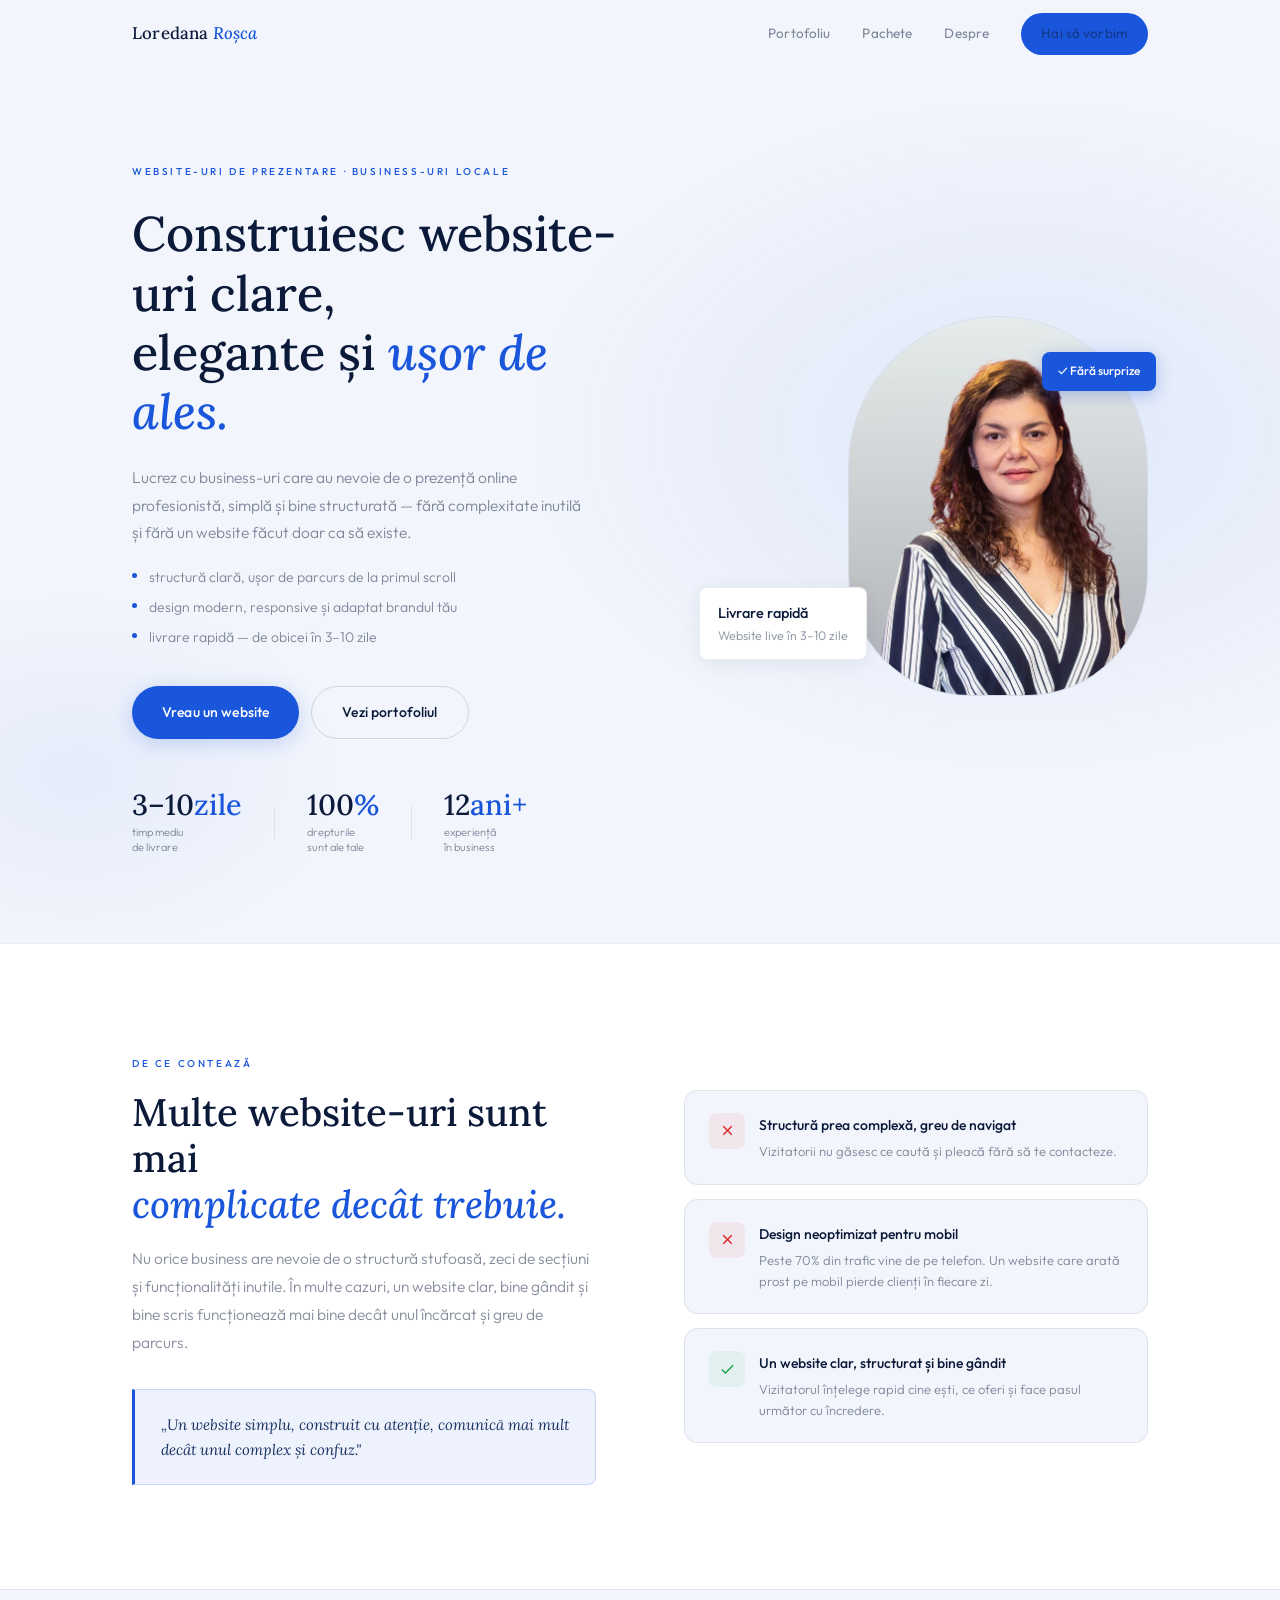
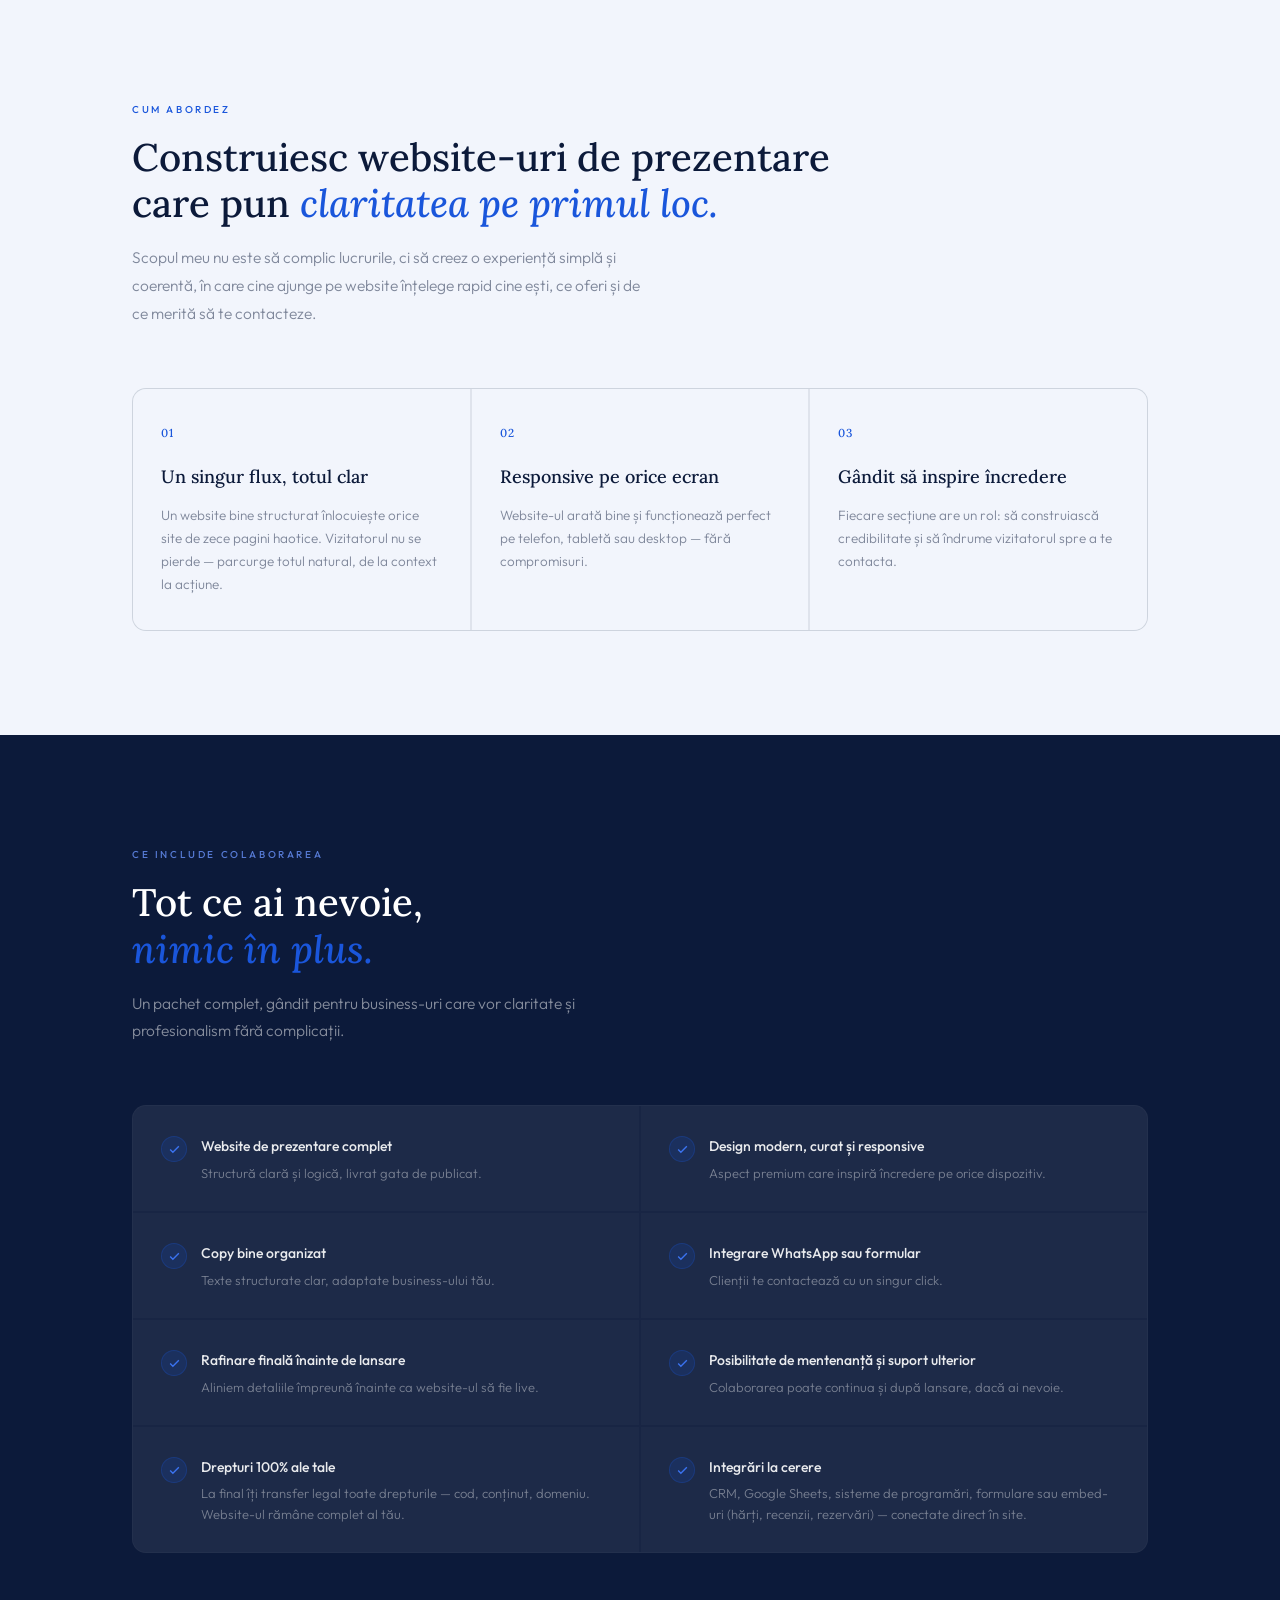
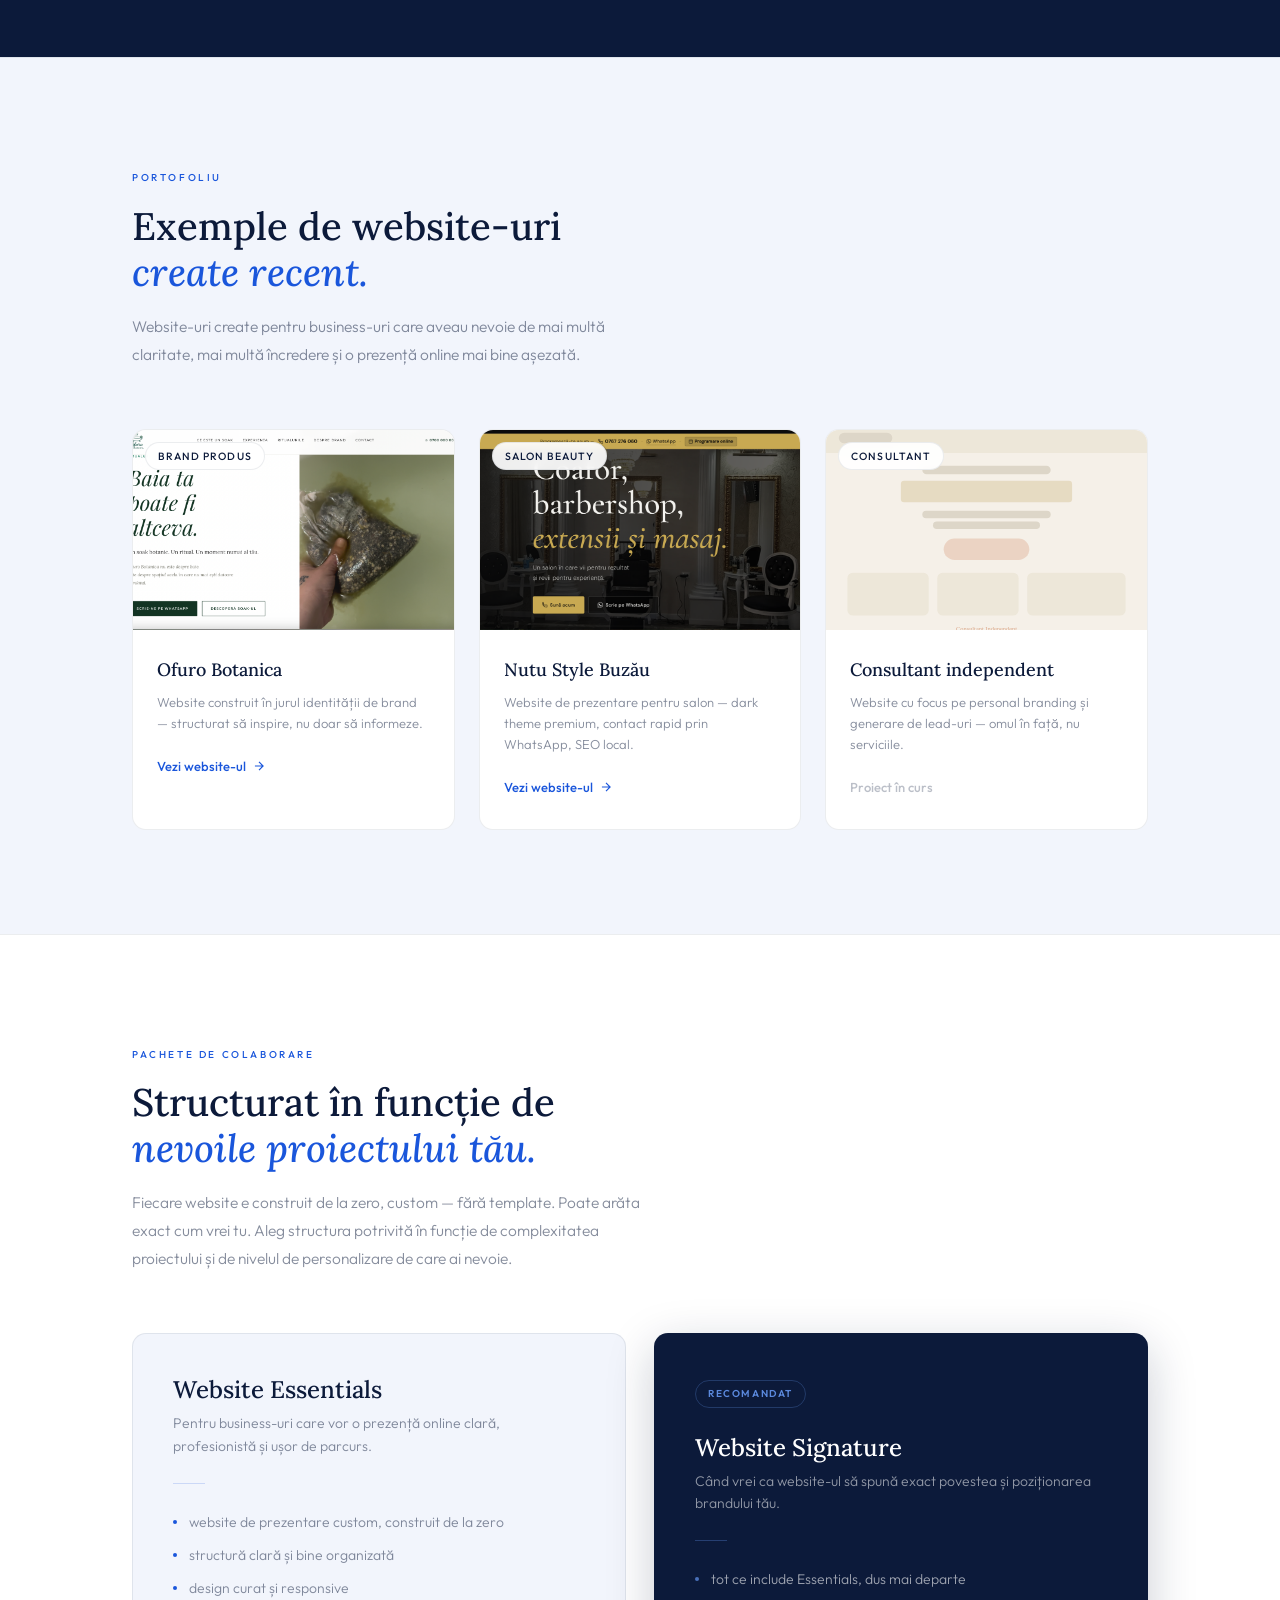
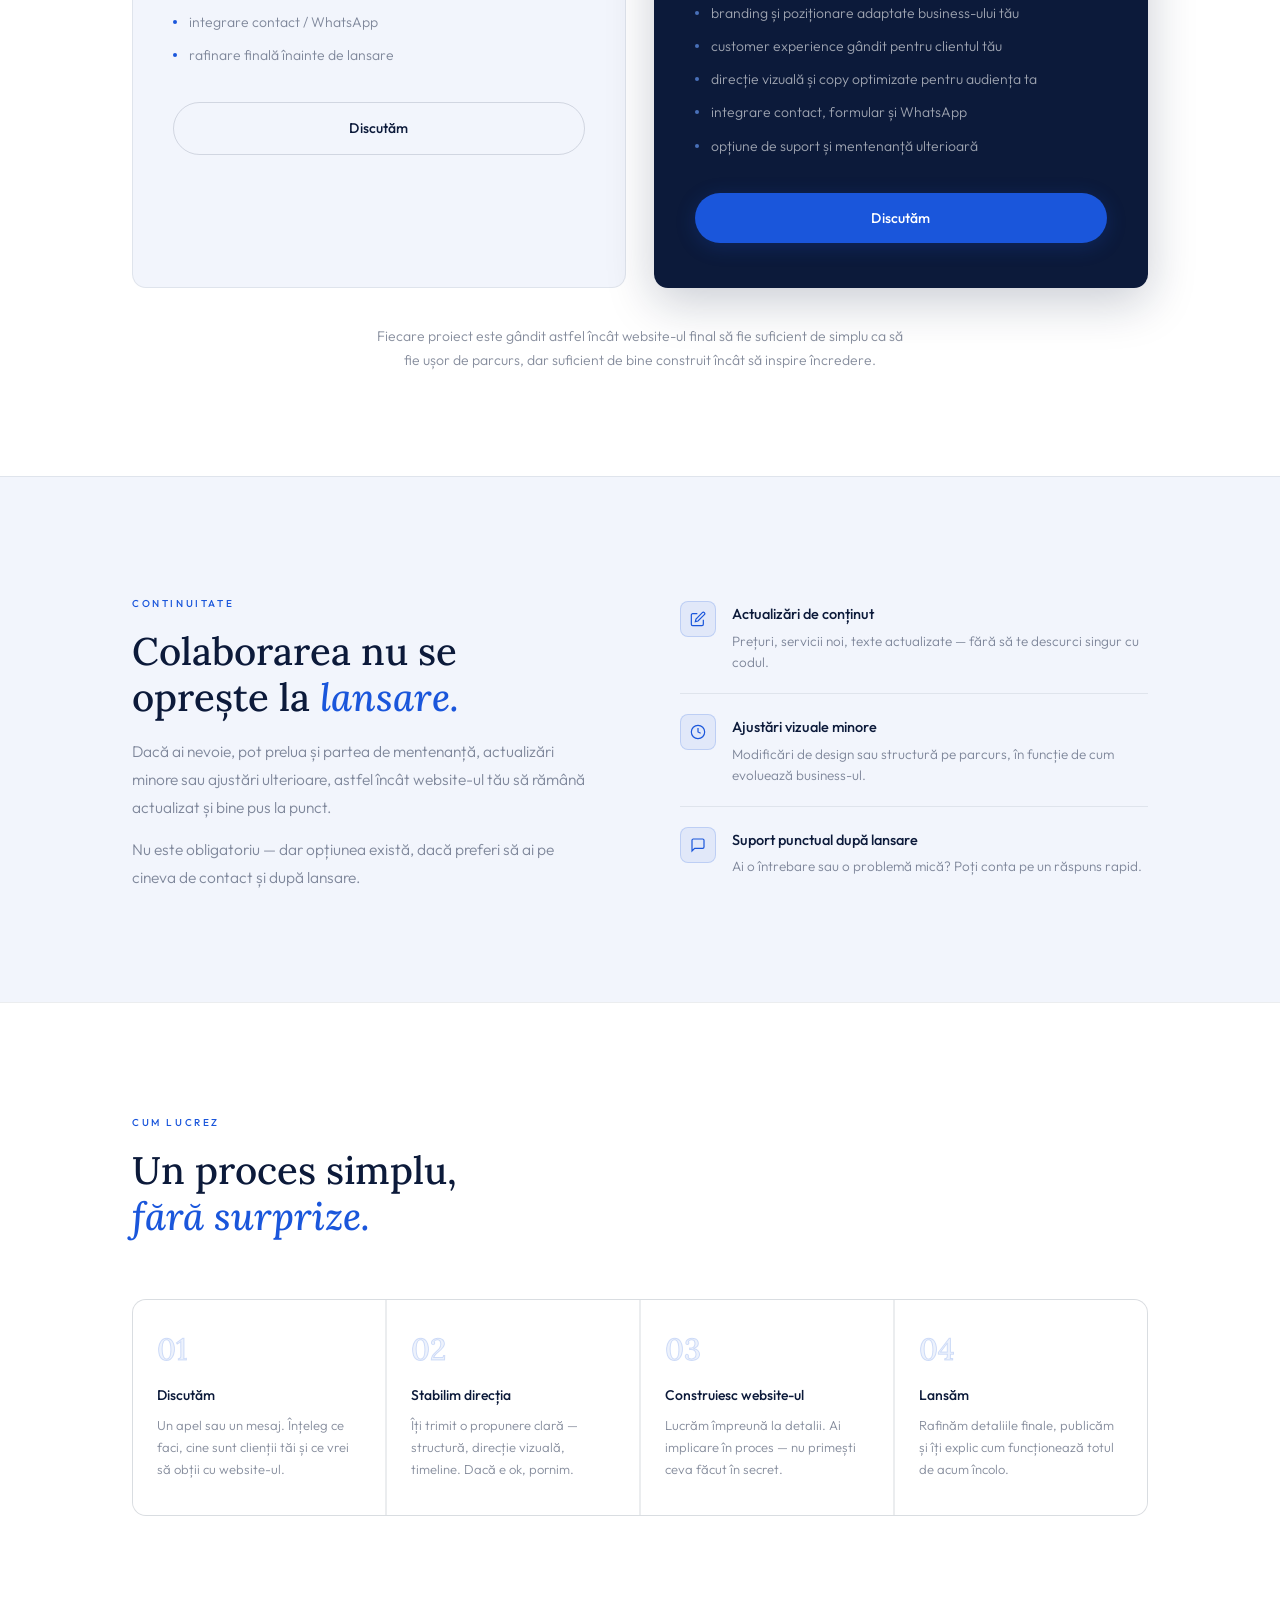
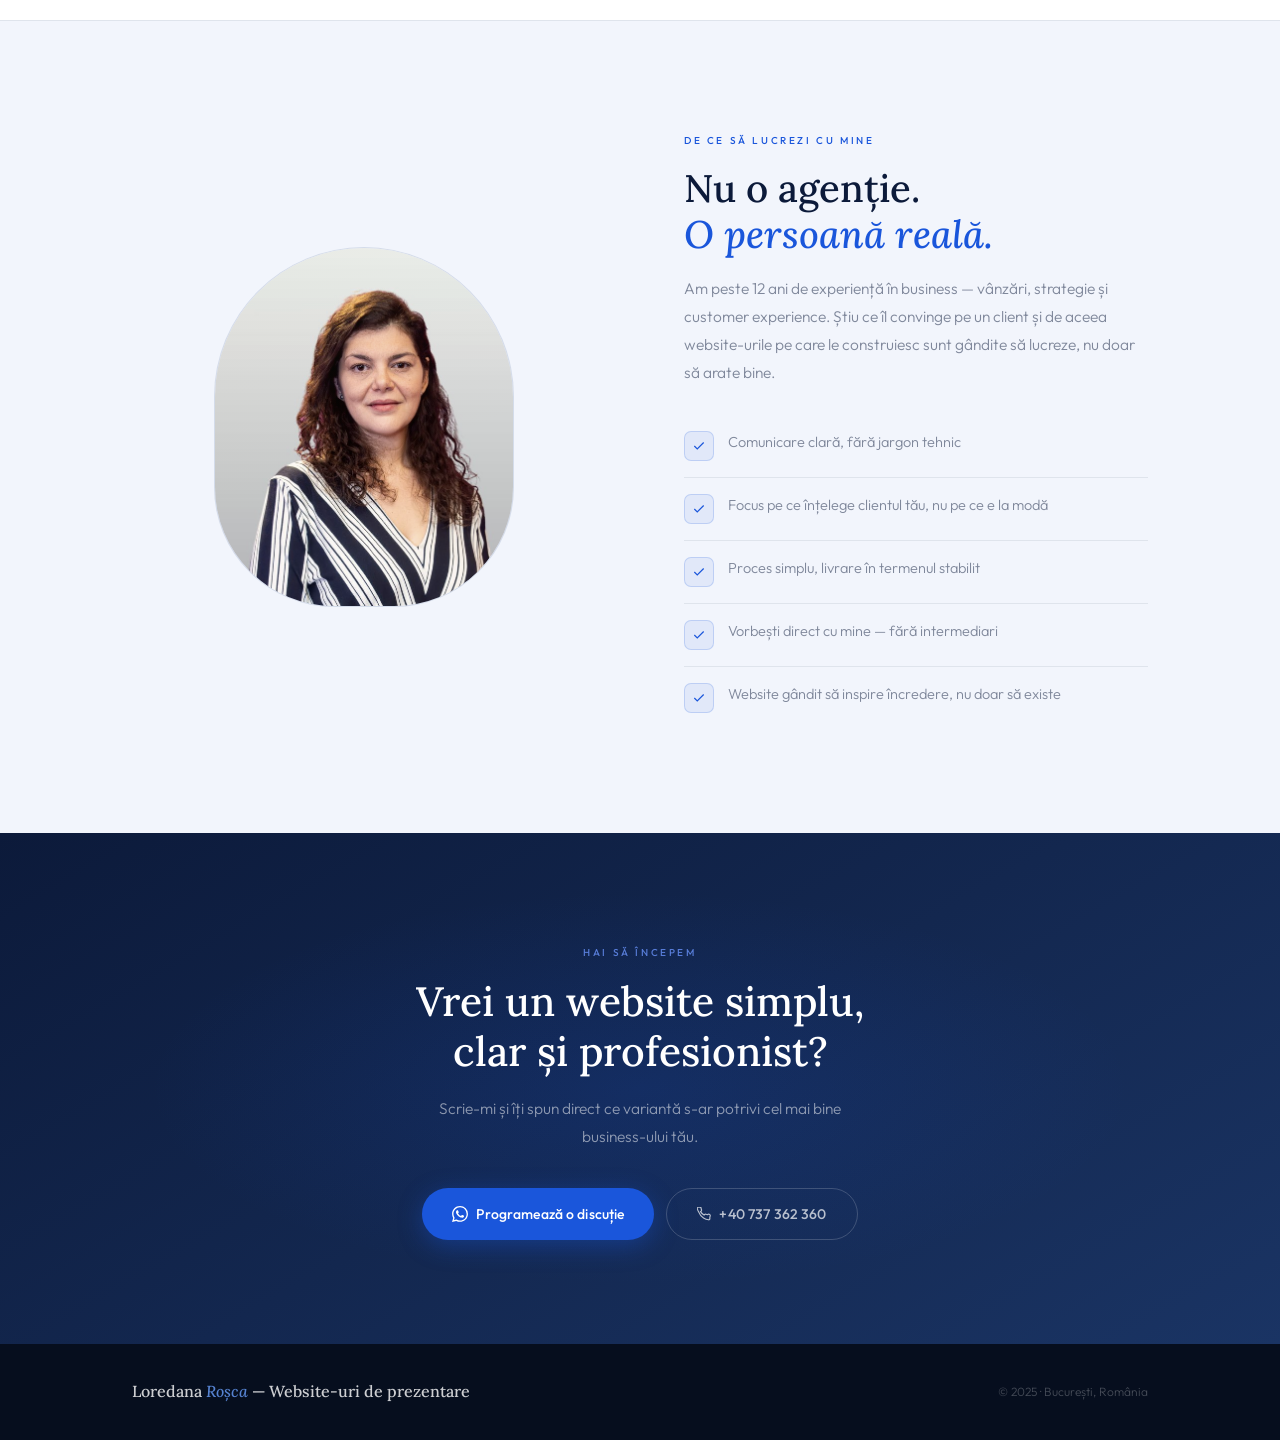
==== commit 6d058ea9: "Add files via upload" ====
--- a/index.html
+++ b/index.html
@@ -52,7 +52,7 @@
           <ul class="hero-bullets fade-in d3">
             <li>structură clară, ușor de parcurs de la primul scroll</li>
             <li>design modern, responsive și adaptat brandul tău</li>
-            <li>livrare rapidă — de obicei în 7–10 zile</li>
+            <li>livrare rapidă — de obicei în 3–10 zile</li>
           </ul>
           <div class="hero-ctas fade-in d4">
             <a href="#contact" class="btn btn-primary">Vreau un website</a>
@@ -60,17 +60,17 @@
           </div>
           <div class="hero-stats fade-in d5">
             <div>
-              <div class="stat-nr">7–10<em>zile</em></div>
+              <div class="stat-nr">3–10<em>zile</em></div>
               <div class="stat-label">timp mediu<br />de livrare</div>
             </div>
             <div class="stat-divider"></div>
             <div>
-              <div class="stat-nr">900<em>€+</em></div>
-              <div class="stat-label">investiție<br />de la</div>
+              <div class="stat-nr">100<em>%</em></div>
+              <div class="stat-label">drepturile<br />sunt ale tale</div>
             </div>
             <div class="stat-divider"></div>
             <div>
-              <div class="stat-nr">10<em>ani</em></div>
+              <div class="stat-nr">12<em>ani+</em></div>
               <div class="stat-label">experiență<br />în business</div>
             </div>
           </div>
@@ -82,7 +82,7 @@
           </div>
           <div class="hero-deco-1">
             <strong>Livrare rapidă</strong>
-            Website live în 7–10 zile
+            Website live în 3–10 zile
           </div>
           <div class="hero-deco-2">✓ Fără surprize</div>
         </div>
@@ -232,6 +232,24 @@
             <p>Colaborarea poate continua și după lansare, dacă ai nevoie.</p>
           </div>
         </div>
+        <div class="deliverable-item reveal r1">
+          <div class="del-check">
+            <svg width="13" height="13" viewBox="0 0 24 24" fill="none" stroke="currentColor" stroke-width="2.5"><polyline points="20 6 9 17 4 12"/></svg>
+          </div>
+          <div>
+            <h4>Drepturi 100% ale tale</h4>
+            <p>La final îți transfer legal toate drepturile — cod, conținut, domeniu. Website-ul rămâne complet al tău.</p>
+          </div>
+        </div>
+        <div class="deliverable-item reveal r2">
+          <div class="del-check">
+            <svg width="13" height="13" viewBox="0 0 24 24" fill="none" stroke="currentColor" stroke-width="2.5"><polyline points="20 6 9 17 4 12"/></svg>
+          </div>
+          <div>
+            <h4>Integrări la cerere</h4>
+            <p>CRM, Google Sheets, sisteme de programări, formulare sau embed-uri (hărți, recenzii, rezervări) — conectate direct în site.</p>
+          </div>
+        </div>
       </div>
     </div>
   </section>
@@ -248,7 +266,7 @@
 
         <div class="portfolio-card reveal r1">
           <div class="portfolio-img">
-            <img src="assets/portfolio-1-placeholder.svg" alt="Ofuro Botanica" />
+            <img src="assets/portofolio-ofuro.png" alt="Ofuro Botanica" />
             <span class="portfolio-cat">Brand produs</span>
           </div>
           <div class="portfolio-body">
@@ -262,17 +280,17 @@
         </div>
 
         <div class="portfolio-card reveal r2">
-          <div class="portfolio-img" style="background:#101010; display:flex; align-items:center; justify-content:center;">
-            <div style="text-align:center;">
-              <div style="font-family:'Lora',serif; font-size:1.5rem; font-weight:500; letter-spacing:0.1em; color:#C8A951;">NUTU STYLE</div>
-              <div style="font-size:10px; letter-spacing:0.18em; text-transform:uppercase; color:rgba(200,169,81,0.5); margin-top:6px;">Coafor · Barbershop · Buzău</div>
-            </div>
+          <div class="portfolio-img">
+            <img src="assets/portofolio-nutustyle.png" alt="Nutu Style Buzău" />
             <span class="portfolio-cat">Salon beauty</span>
           </div>
           <div class="portfolio-body">
             <h3>Nutu Style Buzău</h3>
             <p class="portfolio-focus">Website de prezentare pentru salon — dark theme premium, contact rapid prin WhatsApp, SEO local.</p>
-            <span class="portfolio-link" style="color:var(--muted-2); cursor:default; font-size:13px;">Curând disponibil</span>
+            <a href="https://nutustyle.netlify.app/" target="_blank" rel="noopener" class="portfolio-link">
+              Vezi website-ul
+              <svg width="14" height="14" viewBox="0 0 24 24" fill="none" stroke="currentColor" stroke-width="2"><path d="M5 12h14M12 5l7 7-7 7"/></svg>
+            </a>
           </div>
         </div>
 
@@ -298,17 +316,16 @@
       <div class="section-header reveal">
         <span class="section-tag">Pachete de colaborare</span>
         <h2 class="section-title">Structurat în funcție de<br /><em>nevoile proiectului tău.</em></h2>
-        <p class="section-sub">Aleg structura potrivită în funcție de nivelul de personalizare, complexitatea mesajului și nevoile business-ului tău.</p>
+        <p class="section-sub">Fiecare website e construit de la zero, custom — fără template. Poate arăta exact cum vrei tu. Aleg structura potrivită în funcție de complexitatea proiectului și de nivelul de personalizare de care ai nevoie.</p>
       </div>
       <div class="pricing-grid">
 
         <div class="pricing-card reveal r1">
           <div class="pricing-title">Website Essentials</div>
-          <span class="pricing-anchor">Proiecte similare pot ajunge la 1.500€+</span>
-          <div class="pricing-price">Investiție de la 900€</div>
+          <p class="pricing-desc">Pentru business-uri care vor o prezență online clară, profesionistă și ușor de parcurs.</p>
           <div class="pricing-divider"></div>
           <ul class="pricing-list">
-            <li>website de prezentare complet</li>
+            <li>website de prezentare custom, construit de la zero</li>
             <li>structură clară și bine organizată</li>
             <li>design curat și responsive</li>
             <li>integrare contact / WhatsApp</li>
@@ -322,15 +339,14 @@
         <div class="pricing-card featured reveal r2">
           <span class="pricing-badge">Recomandat</span>
           <div class="pricing-title">Website Signature</div>
-          <span class="pricing-anchor">Proiecte similare pot ajunge la 2.500€+</span>
-          <div class="pricing-price">Investiție de la 1.500€</div>
+          <p class="pricing-desc">Când vrei ca website-ul să spună exact povestea și poziționarea brandului tău.</p>
           <div class="pricing-divider"></div>
           <ul class="pricing-list">
-            <li>website de prezentare cu structură personalizată</li>
-            <li>direcție vizuală mai rafinată</li>
-            <li>copy mai bine optimizat pentru audiența ta</li>
+            <li>tot ce include Essentials, dus mai departe</li>
+            <li>branding și poziționare adaptate business-ului tău</li>
+            <li>customer experience gândit pentru clientul tău</li>
+            <li>direcție vizuală și copy optimizate pentru audiența ta</li>
             <li>integrare contact, formular și WhatsApp</li>
-            <li>ajustări finale și alinierea detaliilor</li>
             <li>opțiune de suport și mentenanță ulterioară</li>
           </ul>
           <div class="pricing-btn-wrap">
@@ -437,7 +453,7 @@
         <div class="reveal r2">
           <span class="section-tag">De ce să lucrezi cu mine</span>
           <h2 class="section-title">Nu o agenție.<br /><em>O persoană reală.</em></h2>
-          <p class="section-sub">Am peste 10 ani de experiență în business — vânzări, strategie și customer experience. Știu ce îl convinge pe un client și de aceea website-urile pe care le construiesc sunt gândite să lucreze, nu doar să arate bine.</p>
+          <p class="section-sub">Am peste 12 ani de experiență în business — vânzări, strategie și customer experience. Știu ce îl convinge pe un client și de aceea website-urile pe care le construiesc sunt gândite să lucreze, nu doar să arate bine.</p>
           <ul class="whyme-list">
             <li>
               <div class="wi">
--- a/styles.css
+++ b/styles.css
@@ -425,6 +425,12 @@
 }
 .pricing-card:not(.featured) .pricing-title { color: var(--dark); }
 .pricing-card.featured .pricing-title { color: #fff; }
+.pricing-desc {
+  font-family: var(--font-body); font-size: 14px; font-weight: 300;
+  line-height: 1.6; margin-top: -18px; margin-bottom: 26px;
+}
+.pricing-card:not(.featured) .pricing-desc { color: var(--muted); }
+.pricing-card.featured .pricing-desc { color: rgba(255,255,255,0.55); }
 /* ancora — subtilă, nu agresivă */
 .pricing-anchor {
   font-size: 12px; font-weight: 300; letter-spacing: 0.02em;
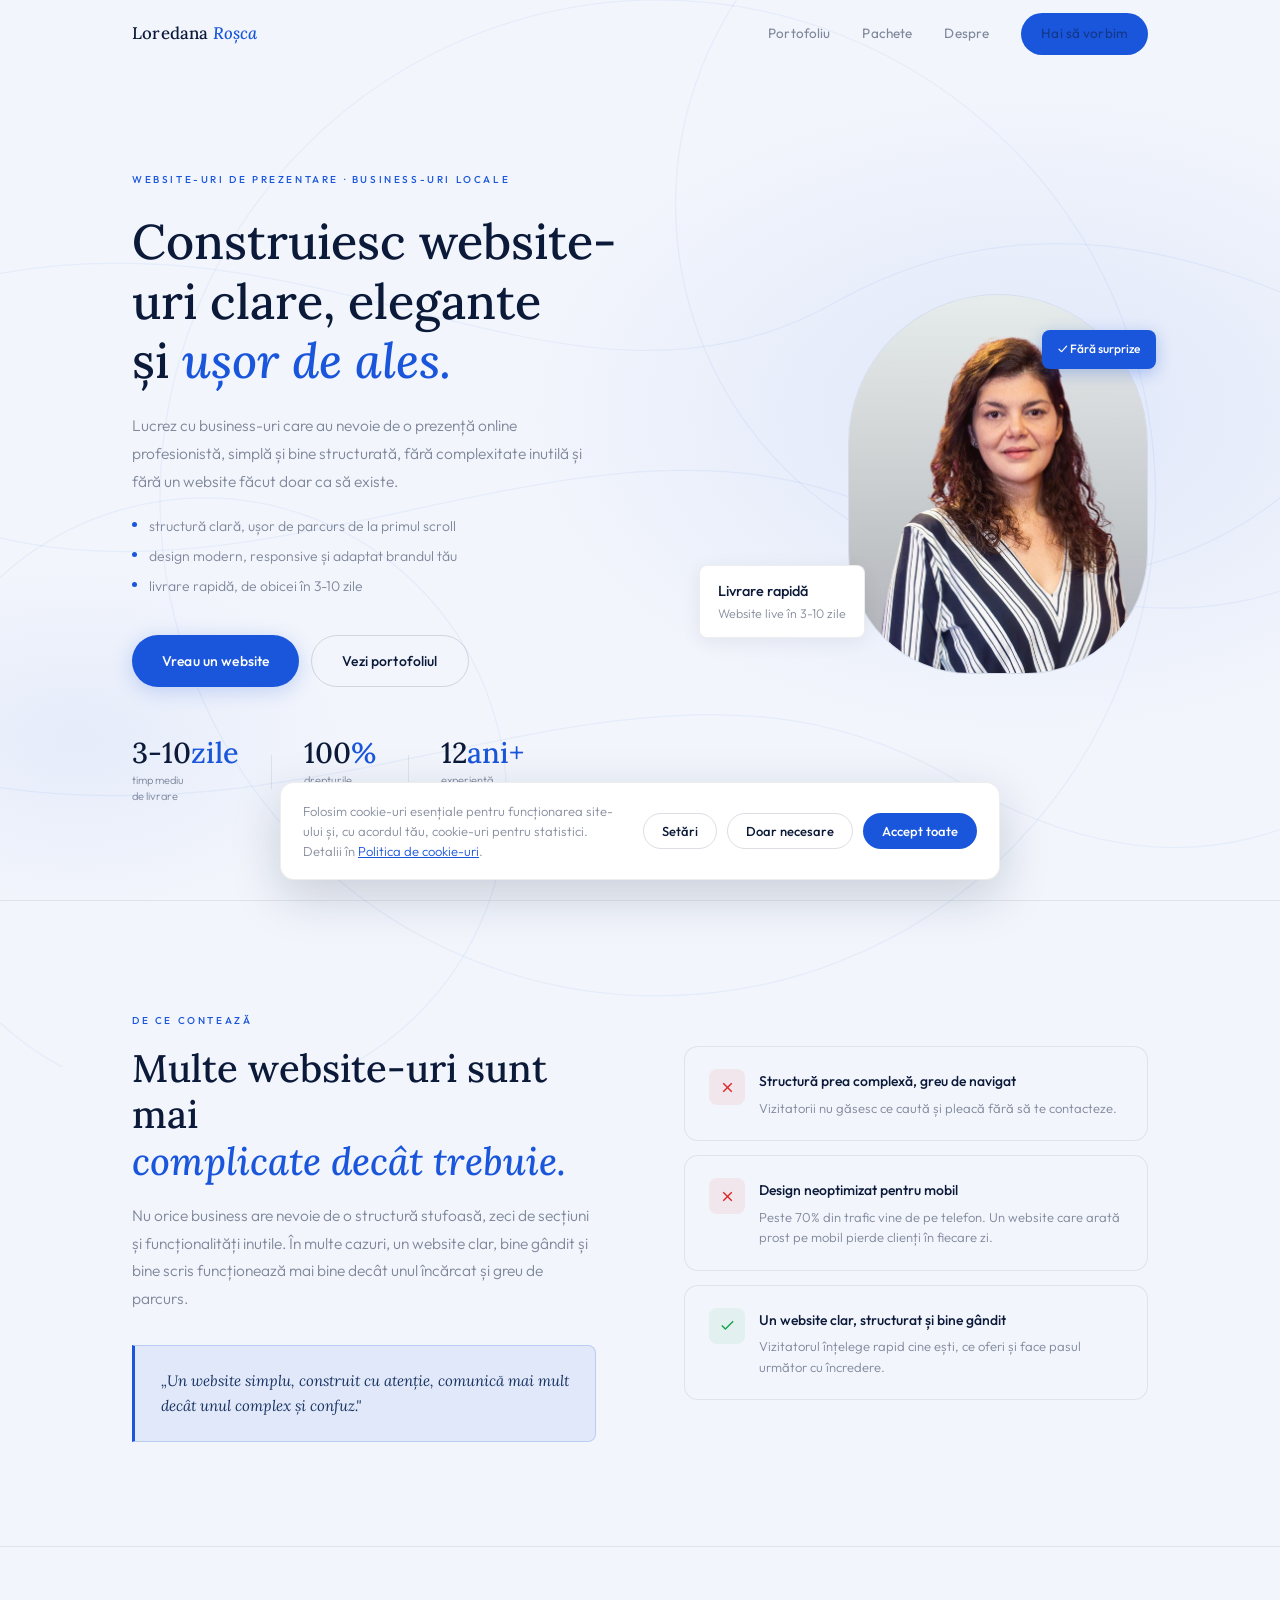
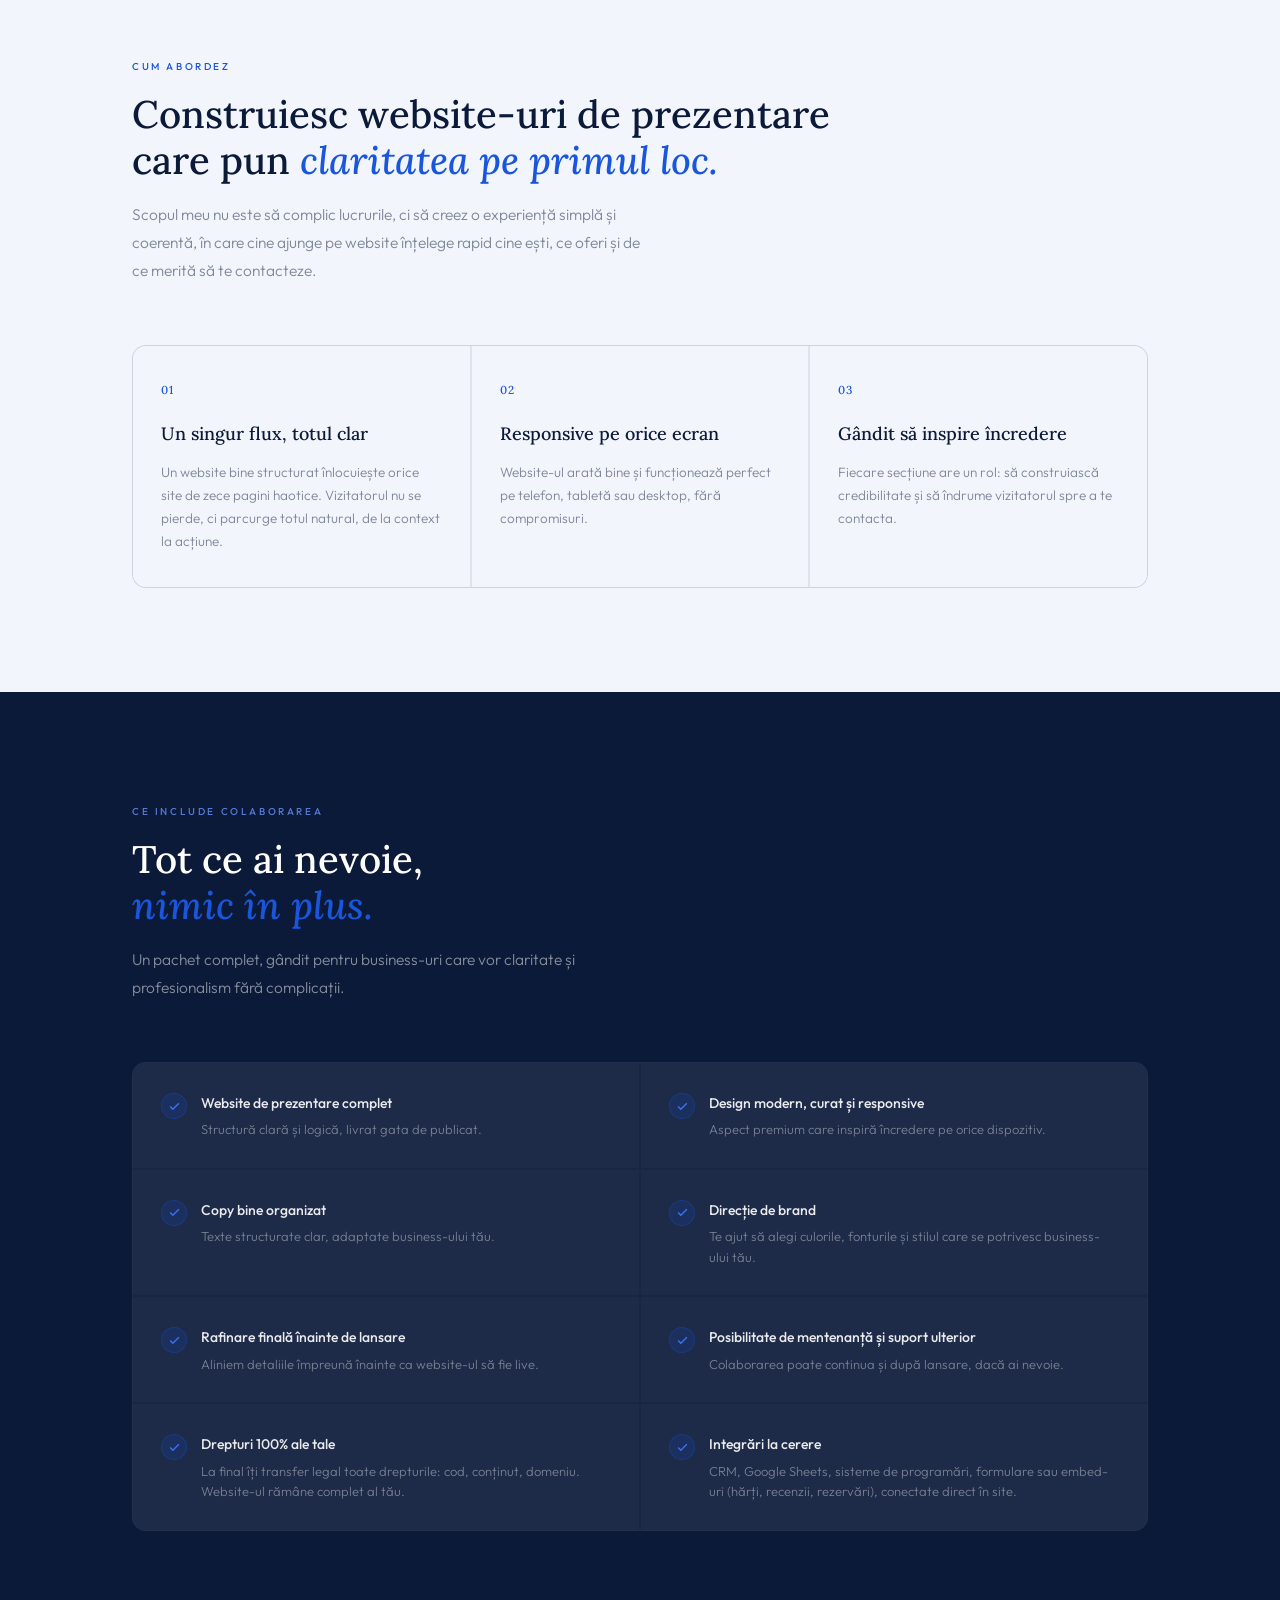
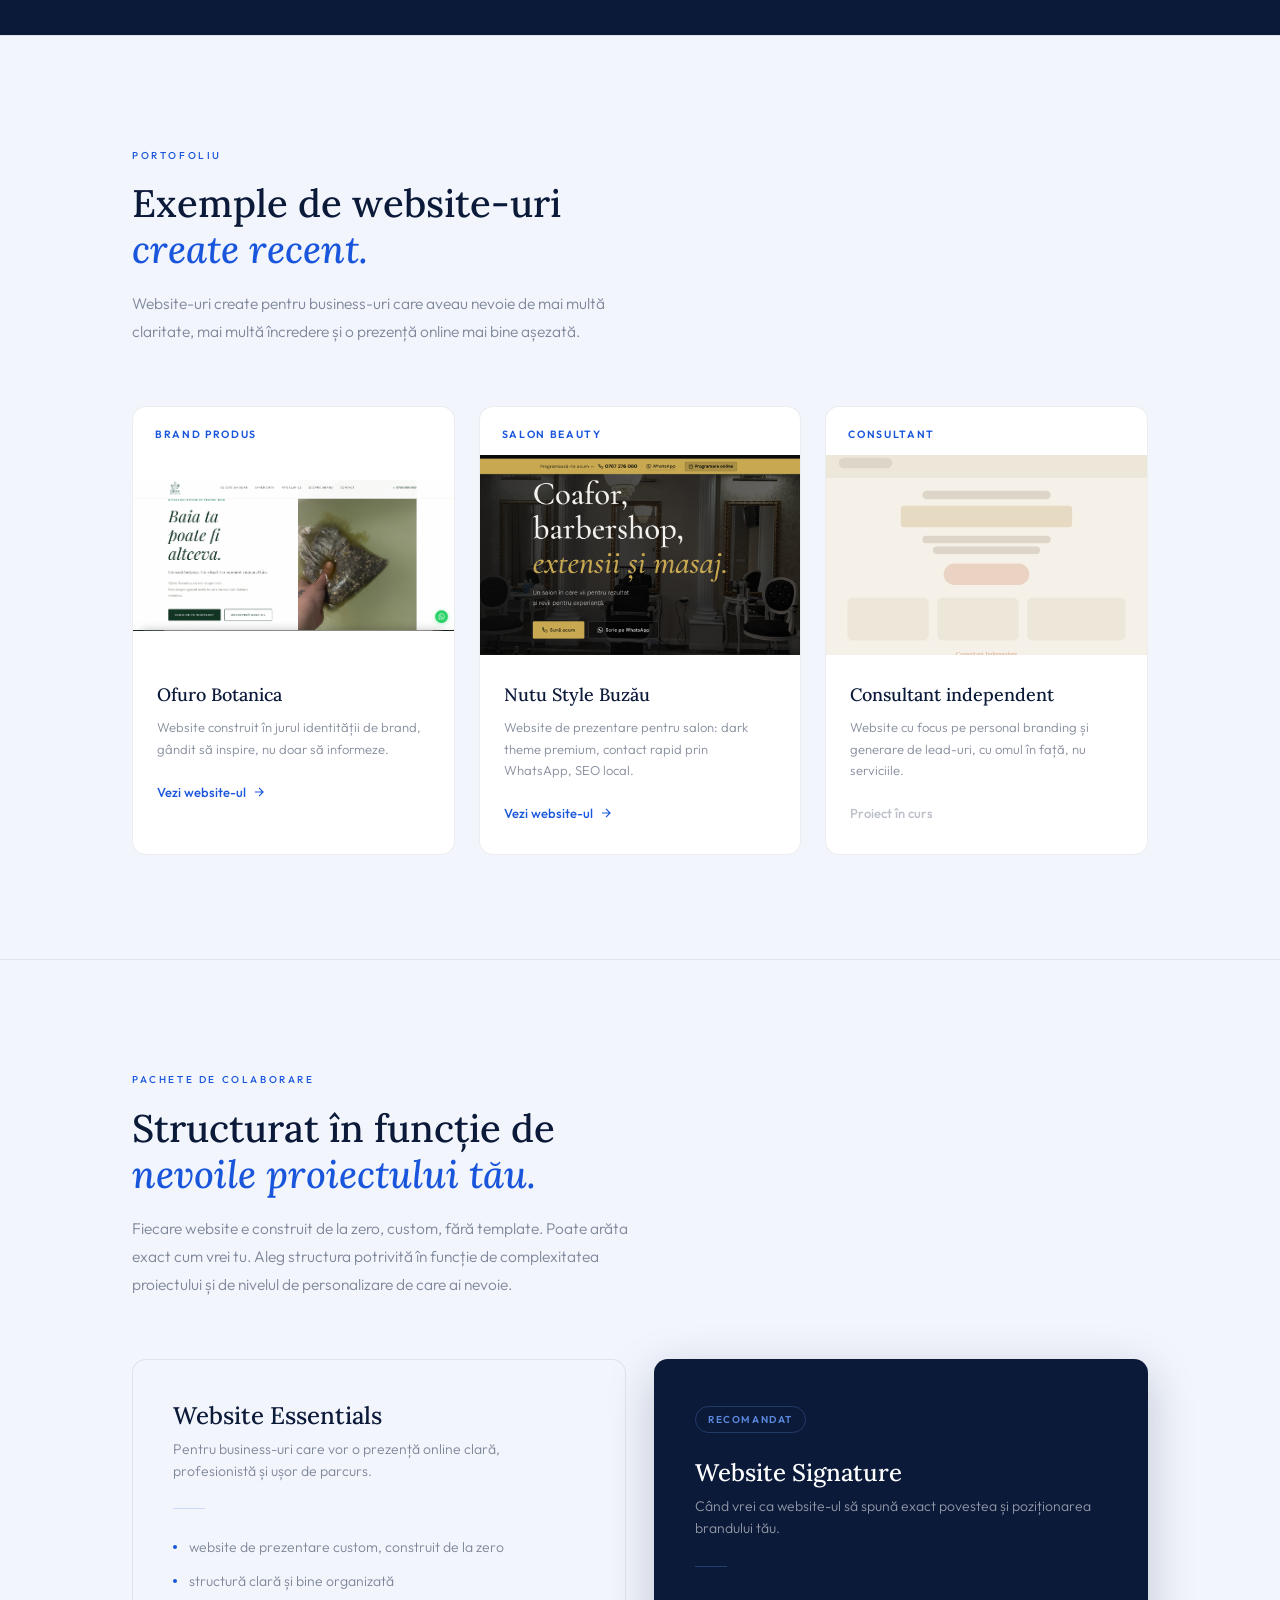
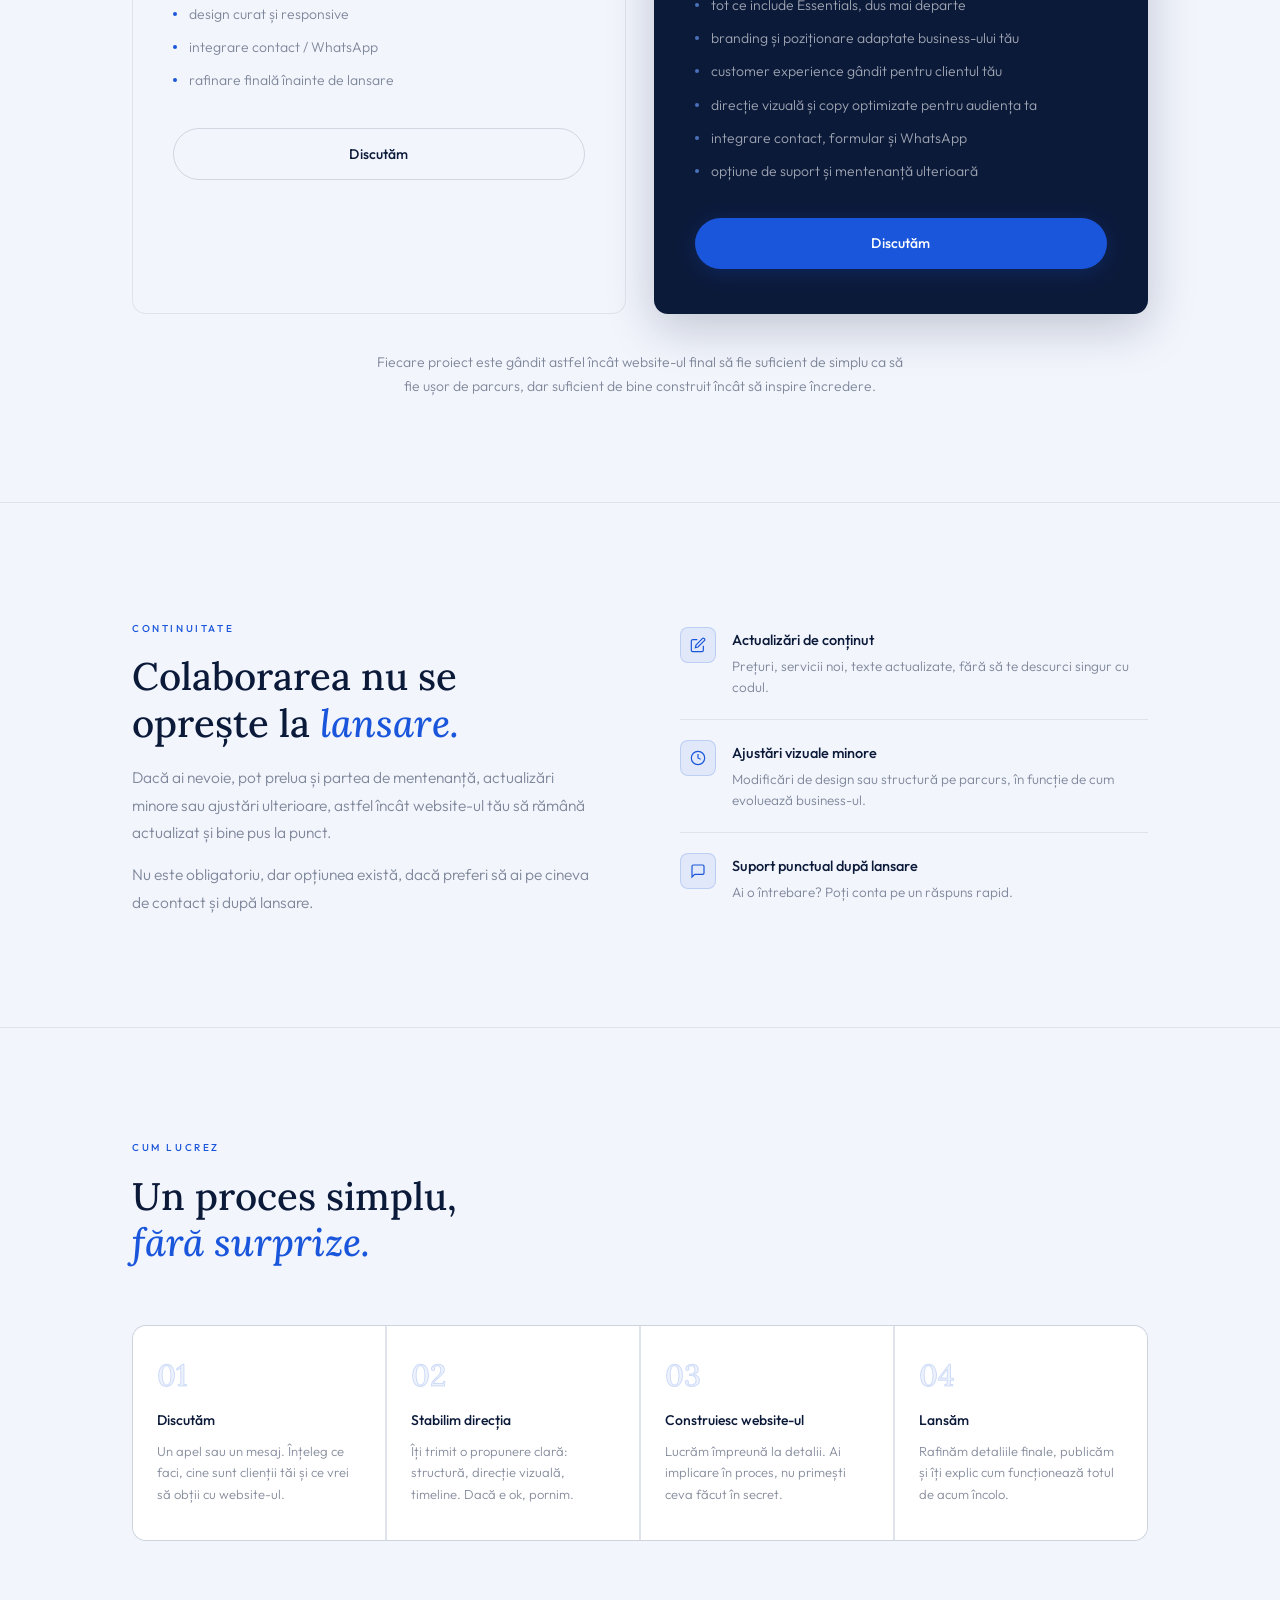
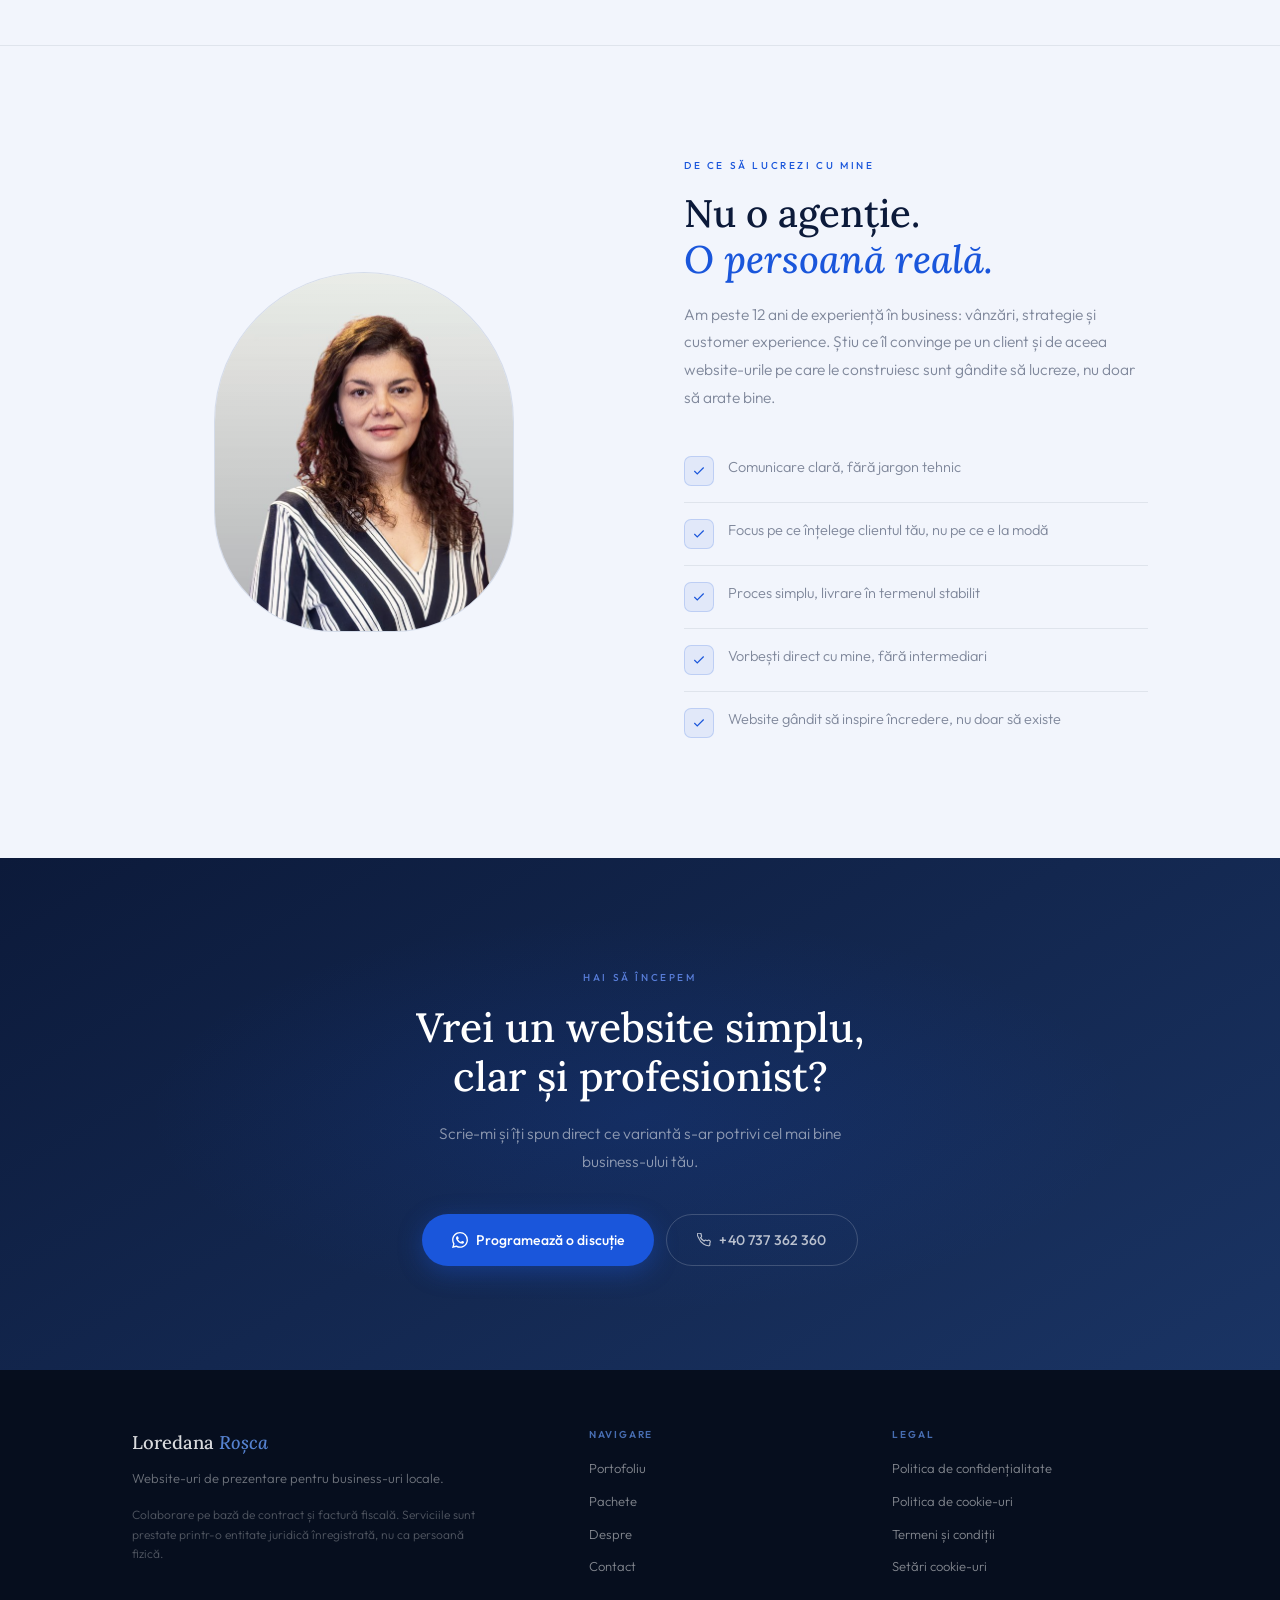
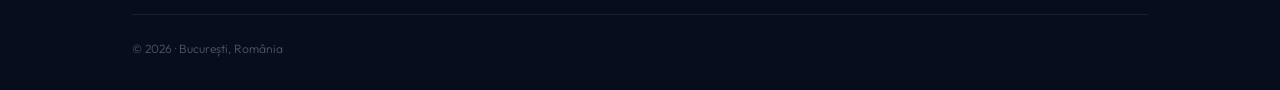
==== commit bfd76448: "Add files via upload" ====
--- a/index.html
+++ b/index.html
@@ -3,7 +3,7 @@
 <head>
   <meta charset="UTF-8" />
   <meta name="viewport" content="width=device-width, initial-scale=1.0" />
-  <title>Loredana Roșca — Website-uri de prezentare pentru business-uri locale</title>
+  <title>Loredana Roșca · Website-uri de prezentare pentru business-uri locale</title>
   <meta name="description" content="Construiesc website-uri de prezentare clare, moderne și profesioniste pentru saloane, clinici, consultanți și business-uri locale." />
   <link rel="preconnect" href="https://fonts.googleapis.com" />
   <link rel="preconnect" href="https://fonts.gstatic.com" crossorigin />
@@ -43,16 +43,16 @@
         <div class="hero-text">
           <span class="hero-label fade-in d1">Website-uri de prezentare · Business-uri locale</span>
           <h1 class="hero-headline fade-in d2">
-            Construiesc website-uri clare,<br />
-            elegante și <em>ușor de ales.</em>
+            Construiesc website-uri clare, elegante<br />
+            și <em>ușor de ales.</em>
           </h1>
           <p class="hero-sub fade-in d3">
-            Lucrez cu business-uri care au nevoie de o prezență online profesionistă, simplă și bine structurată — fără complexitate inutilă și fără un website făcut doar ca să existe.
+            Lucrez cu business-uri care au nevoie de o prezență online profesionistă, simplă și bine structurată, fără complexitate inutilă și fără un website făcut doar ca să existe.
           </p>
           <ul class="hero-bullets fade-in d3">
             <li>structură clară, ușor de parcurs de la primul scroll</li>
             <li>design modern, responsive și adaptat brandul tău</li>
-            <li>livrare rapidă — de obicei în 3–10 zile</li>
+            <li>livrare rapidă, de obicei în 3-10 zile</li>
           </ul>
           <div class="hero-ctas fade-in d4">
             <a href="#contact" class="btn btn-primary">Vreau un website</a>
@@ -60,7 +60,7 @@
           </div>
           <div class="hero-stats fade-in d5">
             <div>
-              <div class="stat-nr">3–10<em>zile</em></div>
+              <div class="stat-nr">3-10<em>zile</em></div>
               <div class="stat-label">timp mediu<br />de livrare</div>
             </div>
             <div class="stat-divider"></div>
@@ -82,7 +82,7 @@
           </div>
           <div class="hero-deco-1">
             <strong>Livrare rapidă</strong>
-            Website live în 3–10 zile
+            Website live în 3-10 zile
           </div>
           <div class="hero-deco-2">✓ Fără surprize</div>
         </div>
@@ -153,12 +153,12 @@
         <div class="solution-item reveal r1">
           <span class="solution-nr">01</span>
           <h3>Un singur flux, totul clar</h3>
-          <p>Un website bine structurat înlocuiește orice site de zece pagini haotice. Vizitatorul nu se pierde — parcurge totul natural, de la context la acțiune.</p>
+          <p>Un website bine structurat înlocuiește orice site de zece pagini haotice. Vizitatorul nu se pierde, ci parcurge totul natural, de la context la acțiune.</p>
         </div>
         <div class="solution-item reveal r2">
           <span class="solution-nr">02</span>
           <h3>Responsive pe orice ecran</h3>
-          <p>Website-ul arată bine și funcționează perfect pe telefon, tabletă sau desktop — fără compromisuri.</p>
+          <p>Website-ul arată bine și funcționează perfect pe telefon, tabletă sau desktop, fără compromisuri.</p>
         </div>
         <div class="solution-item reveal r3">
           <span class="solution-nr">03</span>
@@ -210,8 +210,8 @@
             <svg width="13" height="13" viewBox="0 0 24 24" fill="none" stroke="currentColor" stroke-width="2.5"><polyline points="20 6 9 17 4 12"/></svg>
           </div>
           <div>
-            <h4>Integrare WhatsApp sau formular</h4>
-            <p>Clienții te contactează cu un singur click.</p>
+            <h4>Direcție de brand</h4>
+            <p>Te ajut să alegi culorile, fonturile și stilul care se potrivesc business-ului tău.</p>
           </div>
         </div>
         <div class="deliverable-item reveal r1">
@@ -238,7 +238,7 @@
           </div>
           <div>
             <h4>Drepturi 100% ale tale</h4>
-            <p>La final îți transfer legal toate drepturile — cod, conținut, domeniu. Website-ul rămâne complet al tău.</p>
+            <p>La final îți transfer legal toate drepturile: cod, conținut, domeniu. Website-ul rămâne complet al tău.</p>
           </div>
         </div>
         <div class="deliverable-item reveal r2">
@@ -247,7 +247,7 @@
           </div>
           <div>
             <h4>Integrări la cerere</h4>
-            <p>CRM, Google Sheets, sisteme de programări, formulare sau embed-uri (hărți, recenzii, rezervări) — conectate direct în site.</p>
+            <p>CRM, Google Sheets, sisteme de programări, formulare sau embed-uri (hărți, recenzii, rezervări), conectate direct în site.</p>
           </div>
         </div>
       </div>
@@ -265,13 +265,13 @@
       <div class="portfolio-grid">
 
         <div class="portfolio-card reveal r1">
-          <div class="portfolio-img">
+          <span class="portfolio-cat">Brand produs</span>
+          <div class="portfolio-img portfolio-img--fit">
             <img src="assets/portofolio-ofuro.png" alt="Ofuro Botanica" />
-            <span class="portfolio-cat">Brand produs</span>
           </div>
           <div class="portfolio-body">
             <h3>Ofuro Botanica</h3>
-            <p class="portfolio-focus">Website construit în jurul identității de brand — structurat să inspire, nu doar să informeze.</p>
+            <p class="portfolio-focus">Website construit în jurul identității de brand, gândit să inspire, nu doar să informeze.</p>
             <a href="https://ofurobotanica.ro/" target="_blank" rel="noopener" class="portfolio-link">
               Vezi website-ul
               <svg width="14" height="14" viewBox="0 0 24 24" fill="none" stroke="currentColor" stroke-width="2"><path d="M5 12h14M12 5l7 7-7 7"/></svg>
@@ -280,13 +280,13 @@
         </div>
 
         <div class="portfolio-card reveal r2">
+          <span class="portfolio-cat">Salon beauty</span>
           <div class="portfolio-img">
             <img src="assets/portofolio-nutustyle.png" alt="Nutu Style Buzău" />
-            <span class="portfolio-cat">Salon beauty</span>
           </div>
           <div class="portfolio-body">
             <h3>Nutu Style Buzău</h3>
-            <p class="portfolio-focus">Website de prezentare pentru salon — dark theme premium, contact rapid prin WhatsApp, SEO local.</p>
+            <p class="portfolio-focus">Website de prezentare pentru salon: dark theme premium, contact rapid prin WhatsApp, SEO local.</p>
             <a href="https://nutustyle.netlify.app/" target="_blank" rel="noopener" class="portfolio-link">
               Vezi website-ul
               <svg width="14" height="14" viewBox="0 0 24 24" fill="none" stroke="currentColor" stroke-width="2"><path d="M5 12h14M12 5l7 7-7 7"/></svg>
@@ -295,13 +295,13 @@
         </div>
 
         <div class="portfolio-card reveal r3">
+          <span class="portfolio-cat">Consultant</span>
           <div class="portfolio-img">
             <img src="assets/portfolio-3-placeholder.svg" alt="Consultant independent" />
-            <span class="portfolio-cat">Consultant</span>
           </div>
           <div class="portfolio-body">
             <h3>Consultant independent</h3>
-            <p class="portfolio-focus">Website cu focus pe personal branding și generare de lead-uri — omul în față, nu serviciile.</p>
+            <p class="portfolio-focus">Website cu focus pe personal branding și generare de lead-uri, cu omul în față, nu serviciile.</p>
             <span class="portfolio-link" style="color:var(--muted-2); cursor:default; font-size:13px;">Proiect în curs</span>
           </div>
         </div>
@@ -316,7 +316,7 @@
       <div class="section-header reveal">
         <span class="section-tag">Pachete de colaborare</span>
         <h2 class="section-title">Structurat în funcție de<br /><em>nevoile proiectului tău.</em></h2>
-        <p class="section-sub">Fiecare website e construit de la zero, custom — fără template. Poate arăta exact cum vrei tu. Aleg structura potrivită în funcție de complexitatea proiectului și de nivelul de personalizare de care ai nevoie.</p>
+        <p class="section-sub">Fiecare website e construit de la zero, custom, fără template. Poate arăta exact cum vrei tu. Aleg structura potrivită în funcție de complexitatea proiectului și de nivelul de personalizare de care ai nevoie.</p>
       </div>
       <div class="pricing-grid">
 
@@ -371,7 +371,7 @@
             Dacă ai nevoie, pot prelua și partea de mentenanță, actualizări minore sau ajustări ulterioare, astfel încât website-ul tău să rămână actualizat și bine pus la punct.
           </p>
           <p class="aftercare-text" style="margin-top:14px;">
-            Nu este obligatoriu — dar opțiunea există, dacă preferi să ai pe cineva de contact și după lansare.
+            Nu este obligatoriu, dar opțiunea există, dacă preferi să ai pe cineva de contact și după lansare.
           </p>
         </div>
 
@@ -382,7 +382,7 @@
             </div>
             <div>
               <h4>Actualizări de conținut</h4>
-              <p>Prețuri, servicii noi, texte actualizate — fără să te descurci singur cu codul.</p>
+              <p>Prețuri, servicii noi, texte actualizate, fără să te descurci singur cu codul.</p>
             </div>
           </div>
           <div class="aftercare-item">
@@ -400,7 +400,7 @@
             </div>
             <div>
               <h4>Suport punctual după lansare</h4>
-              <p>Ai o întrebare sau o problemă mică? Poți conta pe un răspuns rapid.</p>
+              <p>Ai o întrebare? Poți conta pe un răspuns rapid.</p>
             </div>
           </div>
         </div>
@@ -425,12 +425,12 @@
         <div class="process-step reveal r2">
           <div class="process-nr">02</div>
           <h4>Stabilim direcția</h4>
-          <p>Îți trimit o propunere clară — structură, direcție vizuală, timeline. Dacă e ok, pornim.</p>
+          <p>Îți trimit o propunere clară: structură, direcție vizuală, timeline. Dacă e ok, pornim.</p>
         </div>
         <div class="process-step reveal r3">
           <div class="process-nr">03</div>
           <h4>Construiesc website-ul</h4>
-          <p>Lucrăm împreună la detalii. Ai implicare în proces — nu primești ceva făcut în secret.</p>
+          <p>Lucrăm împreună la detalii. Ai implicare în proces, nu primești ceva făcut în secret.</p>
         </div>
         <div class="process-step reveal r4">
           <div class="process-nr">04</div>
@@ -453,7 +453,7 @@
         <div class="reveal r2">
           <span class="section-tag">De ce să lucrezi cu mine</span>
           <h2 class="section-title">Nu o agenție.<br /><em>O persoană reală.</em></h2>
-          <p class="section-sub">Am peste 12 ani de experiență în business — vânzări, strategie și customer experience. Știu ce îl convinge pe un client și de aceea website-urile pe care le construiesc sunt gândite să lucreze, nu doar să arate bine.</p>
+          <p class="section-sub">Am peste 12 ani de experiență în business: vânzări, strategie și customer experience. Știu ce îl convinge pe un client și de aceea website-urile pe care le construiesc sunt gândite să lucreze, nu doar să arate bine.</p>
           <ul class="whyme-list">
             <li>
               <div class="wi">
@@ -477,7 +477,7 @@
               <div class="wi">
                 <svg width="14" height="14" viewBox="0 0 24 24" fill="none" stroke="currentColor" stroke-width="2"><polyline points="20 6 9 17 4 12"/></svg>
               </div>
-              Vorbești direct cu mine — fără intermediari
+              Vorbești direct cu mine, fără intermediari
             </li>
             <li>
               <div class="wi">
@@ -514,12 +514,77 @@
   <!-- ======== FOOTER ======== -->
   <footer class="footer">
     <div class="container">
-      <div class="footer-inner">
-        <span class="footer-logo">Loredana <em>Roșca</em> — Website-uri de prezentare</span>
-        <span class="footer-copy">© 2025 · București, România</span>
+      <div class="footer-top">
+        <div class="footer-brand">
+          <span class="footer-logo">Loredana <em>Roșca</em></span>
+          <p class="footer-tagline">Website-uri de prezentare pentru business-uri locale.</p>
+          <p class="footer-legit">Colaborare pe bază de contract și factură fiscală. Serviciile sunt prestate printr-o entitate juridică înregistrată, nu ca persoană fizică.</p>
+        </div>
+        <nav class="footer-col">
+          <span class="footer-col-title">Navigare</span>
+          <a href="#portofoliu">Portofoliu</a>
+          <a href="#preturi">Pachete</a>
+          <a href="#despre">Despre</a>
+          <a href="#contact">Contact</a>
+        </nav>
+        <nav class="footer-col">
+          <span class="footer-col-title">Legal</span>
+          <a href="/confidentialitate">Politica de confidențialitate</a>
+          <a href="/cookies">Politica de cookie-uri</a>
+          <a href="/termeni">Termeni și condiții</a>
+          <a href="#" id="cookieSettingsLink">Setări cookie-uri</a>
+        </nav>
+      </div>
+      <div class="footer-bottom">
+        <span class="footer-copy">© 2026 · București, România</span>
       </div>
     </div>
   </footer>
+
+  <!-- ======== COOKIE BANNER ======== -->
+  <div class="cookie-banner" id="cookieBanner" role="dialog" aria-live="polite" aria-label="Consimțământ cookie-uri" hidden>
+    <div class="cookie-inner">
+      <p class="cookie-text">
+        Folosim cookie-uri esențiale pentru funcționarea site-ului și, cu acordul tău, cookie-uri pentru statistici. Detalii în <a href="/cookies">Politica de cookie-uri</a>.
+      </p>
+      <div class="cookie-actions">
+        <button class="cookie-btn cookie-btn-ghost" id="cookieSettings">Setări</button>
+        <button class="cookie-btn cookie-btn-ghost" id="cookieReject">Doar necesare</button>
+        <button class="cookie-btn cookie-btn-primary" id="cookieAccept">Accept toate</button>
+      </div>
+    </div>
+  </div>
+
+  <!-- ======== COOKIE PREFERENCES MODAL ======== -->
+  <div class="cookie-modal" id="cookieModal" hidden>
+    <div class="cookie-modal-overlay" data-cookie-close></div>
+    <div class="cookie-modal-box" role="dialog" aria-modal="true" aria-labelledby="cookieModalTitle">
+      <button class="cookie-modal-x" data-cookie-close aria-label="Închide">&times;</button>
+      <h3 id="cookieModalTitle">Setări cookie-uri</h3>
+      <p class="cookie-modal-intro">Alege ce tipuri de cookie-uri accepți. Cele necesare sunt mereu active, ca site-ul să funcționeze.</p>
+      <div class="cookie-cat">
+        <div class="cookie-cat-head">
+          <span class="cookie-cat-name">Necesare</span>
+          <span class="cookie-cat-locked">Mereu active</span>
+        </div>
+        <p class="cookie-cat-desc">Fac site-ul să funcționeze corect și rețin preferința ta privind cookie-urile. Nu pot fi dezactivate.</p>
+      </div>
+      <div class="cookie-cat">
+        <div class="cookie-cat-head">
+          <span class="cookie-cat-name">Statistici</span>
+          <label class="cookie-switch">
+            <input type="checkbox" id="cookieStatistics" />
+            <span class="cookie-slider"></span>
+          </label>
+        </div>
+        <p class="cookie-cat-desc">Ne ajută să înțelegem, anonim, cum este folosit site-ul. Momentan nu sunt active, dar pot fi folosite în viitor și se activează doar cu acordul tău.</p>
+      </div>
+      <div class="cookie-modal-actions">
+        <button class="cookie-btn cookie-btn-ghost" id="cookieSavePrefs">Salvează preferințele</button>
+        <button class="cookie-btn cookie-btn-primary" id="cookieAcceptAll2">Accept toate</button>
+      </div>
+    </div>
+  </div>
 
   <script src="script.js"></script>
 </body>
--- a/styles.css
+++ b/styles.css
@@ -32,7 +32,12 @@
 *, *::before, *::after { box-sizing: border-box; margin: 0; padding: 0; }
 html { scroll-behavior: smooth; }
 body {
-  background: var(--bg);
+  background-color: var(--bg);
+  background-image: url("data:image/svg+xml,%3Csvg%20xmlns%3D%27http%3A%2F%2Fwww.w3.org%2F2000%2Fsvg%27%20viewBox%3D%270%200%201440%201200%27%3E%3Cg%20fill%3D%27none%27%20stroke%3D%27%231A56DB%27%20stroke-opacity%3D%270.06%27%20stroke-width%3D%271.4%27%3E%3Cpath%20d%3D%27M-120%2C340%20C%20320%2C180%20620%2C520%20940%2C340%20C%201180%2C205%201420%2C300%201620%2C420%27%2F%3E%3Cpath%20d%3D%27M-120%2C560%20C%20260%2C760%20680%2C380%201040%2C600%20C%201320%2C760%201500%2C660%201620%2C560%27%2F%3E%3Cpath%20d%3D%27M-120%2C860%20C%20360%2C1000%20720%2C660%201080%2C880%20C%201360%2C1040%201520%2C900%201620%2C820%27%2F%3E%3Ccircle%20cx%3D%271180%27%20cy%3D%27230%27%20r%3D%27420%27%2F%3E%3Ccircle%20cx%3D%27230%27%20cy%3D%27900%27%20r%3D%27340%27%2F%3E%3Ccircle%20cx%3D%27740%27%20cy%3D%27560%27%20r%3D%27560%27%2F%3E%3C%2Fg%3E%3C%2Fsvg%3E");
+  background-repeat: no-repeat;
+  background-position: center top;
+  background-size: cover;
+  background-attachment: fixed;
   color: var(--dark);
   font-family: var(--font-body);
   font-weight: 300;
@@ -362,12 +367,12 @@
 }
 .portfolio-img { height: 200px; overflow: hidden; position: relative; }
 .portfolio-img img { width: 100%; height: 100%; object-fit: cover; }
+.portfolio-img--fit { background: #ffffff; }
+.portfolio-img--fit img { object-fit: contain; }
 .portfolio-cat {
-  position: absolute; top: 12px; left: 12px;
-  background: rgba(255,255,255,0.92); backdrop-filter: blur(4px);
-  border-radius: 100px; padding: 4px 12px;
-  font-size: 10.5px; font-weight: 500; letter-spacing: 0.10em;
-  text-transform: uppercase; color: var(--dark); border: 1px solid var(--border);
+  display: block; padding: 18px 22px 12px;
+  font-size: 10.5px; font-weight: 600; letter-spacing: 0.16em;
+  text-transform: uppercase; color: var(--cobalt);
 }
 .portfolio-body { padding: 24px 24px 28px; }
 .portfolio-body h3 {
@@ -597,17 +602,62 @@
 .cta-final .btn-outline:hover { border-color: rgba(255,255,255,0.44); color: #fff; }
 
 /* ---- FOOTER ---- */
-.footer { background: #060E1E; padding: 34px 0; }
-.footer-inner {
+.footer { background: #060E1E; padding: 56px 0 30px; }
+.footer-top {
+  display: grid; grid-template-columns: 1.6fr 1fr 1fr;
+  gap: 48px; padding-bottom: 36px;
+  border-bottom: 1px solid rgba(255,255,255,0.07);
+}
+.footer-logo {
+  font-family: var(--font-display); font-size: 1.15rem;
+  font-weight: 500; color: rgba(255,255,255,0.85);
+}
+.footer-logo em { color: rgba(100,150,240,0.85); font-style: italic; }
+.footer-tagline { font-size: 13px; color: rgba(255,255,255,0.42); margin-top: 10px; line-height: 1.6; }
+.footer-legit { font-size: 12px; color: rgba(255,255,255,0.30); margin-top: 16px; line-height: 1.65; max-width: 360px; }
+.footer-col { display: flex; flex-direction: column; gap: 10px; }
+.footer-col-title {
+  font-size: 10px; font-weight: 600; letter-spacing: 0.18em;
+  text-transform: uppercase; color: rgba(100,150,240,0.7); margin-bottom: 4px;
+}
+.footer-col a { font-size: 13px; color: rgba(255,255,255,0.50); transition: color var(--t); }
+.footer-col a:hover { color: rgba(255,255,255,0.85); }
+.footer-bottom {
   display: flex; align-items: center; justify-content: space-between;
-  flex-wrap: wrap; gap: 12px;
-}
-.footer-logo {
-  font-family: var(--font-display); font-size: 1rem;
-  font-weight: 500; color: rgba(255,255,255,0.80);
-}
-.footer-logo em { color: rgba(100,150,240,0.85); font-style: italic; }
-.footer-copy { font-size: 12px; color: rgba(255,255,255,0.25); }
+  flex-wrap: wrap; gap: 10px; padding-top: 24px;
+}
+.footer-copy { font-size: 12px; color: rgba(255,255,255,0.30); }
+.footer-legal-id { font-size: 11.5px; color: rgba(255,255,255,0.22); letter-spacing: 0.01em; }
+
+/* ---- COOKIE BANNER ---- */
+.cookie-banner {
+  position: fixed; left: 50%; bottom: 20px; transform: translateX(-50%) translateY(12px);
+  width: calc(100% - 40px); max-width: 720px; z-index: 200;
+  background: var(--white); border: 1px solid var(--border);
+  border-radius: var(--radius-lg); box-shadow: 0 16px 50px rgba(12,26,58,0.18);
+  opacity: 0; pointer-events: none; transition: opacity var(--t), transform var(--t);
+}
+.cookie-banner.show { opacity: 1; transform: translateX(-50%) translateY(0); pointer-events: auto; }
+.cookie-inner {
+  display: flex; align-items: center; gap: 20px;
+  padding: 18px 22px; flex-wrap: wrap;
+}
+.cookie-text { font-size: 13px; color: var(--muted); line-height: 1.55; flex: 1 1 320px; }
+.cookie-text a { color: var(--cobalt); text-decoration: underline; }
+.cookie-actions { display: flex; gap: 10px; flex-shrink: 0; }
+.cookie-btn {
+  font-family: var(--font-body); font-size: 13px; font-weight: 500;
+  padding: 9px 18px; border-radius: 100px; cursor: pointer;
+  border: 1px solid transparent; transition: var(--t); white-space: nowrap;
+}
+.cookie-btn-ghost { background: transparent; color: var(--dark); border-color: var(--border-strong); }
+.cookie-btn-ghost:hover { background: var(--bg); }
+.cookie-btn-primary { background: var(--cobalt); color: #fff; }
+.cookie-btn-primary:hover { background: var(--cobalt-light); }
+@media (max-width: 560px) {
+  .cookie-actions { width: 100%; }
+  .cookie-btn { flex: 1; }
+}
 
 /* ---- ANIMATIONS ---- */
 .fade-in {
@@ -653,6 +703,7 @@
   .process-grid { grid-template-columns: repeat(2, 1fr); }
   .pricing-grid { grid-template-columns: 1fr; }
   .deliverables-grid { grid-template-columns: 1fr; }
+  .footer-top { grid-template-columns: 1fr; gap: 32px; }
 }
 @media (max-width: 640px) {
   .container { padding: 0 20px; }
@@ -664,6 +715,78 @@
   .solution-grid { grid-template-columns: 1fr; }
   .hero-ctas { flex-direction: column; align-items: center; }
   .cta-final-btns { flex-direction: column; align-items: center; }
-  .footer-inner { justify-content: center; text-align: center; }
+  .footer-bottom { flex-direction: column; align-items: flex-start; gap: 8px; }
   .pricing-card { padding: 36px 28px; }
 }
+
+/* ============================================
+   FUNDAL DISCRET COMUN
+   Secțiunile deschise devin transparente ca decorul
+   cobalt de pe body (attachment: fixed) să curgă continuu.
+   Plasat la final ca să câștige față de fundalurile individuale.
+   ============================================ */
+.problem, .solution, .portfolio,
+.pricing, .aftercare, .process, .whyme {
+  background: transparent;
+}
+
+/* ============================================
+   COOKIE MODAL (setări pe categorii)
+   ============================================ */
+.cookie-modal {
+  position: fixed; inset: 0; z-index: 300;
+  display: flex; align-items: center; justify-content: center;
+  padding: 20px; opacity: 0; pointer-events: none; transition: opacity var(--t);
+}
+.cookie-modal.show { opacity: 1; pointer-events: auto; }
+.cookie-modal-overlay { position: absolute; inset: 0; background: rgba(6,14,30,0.55); backdrop-filter: blur(2px); }
+.cookie-modal-box {
+  position: relative; z-index: 1; width: 100%; max-width: 520px;
+  background: var(--white); border-radius: var(--radius-lg);
+  padding: 32px 30px 26px; box-shadow: 0 24px 70px rgba(12,26,58,0.30);
+  transform: translateY(10px); transition: transform var(--t); max-height: 88vh; overflow-y: auto;
+}
+.cookie-modal.show .cookie-modal-box { transform: translateY(0); }
+.cookie-modal-x {
+  position: absolute; top: 16px; right: 18px; background: none; border: none;
+  font-size: 24px; line-height: 1; color: var(--muted); cursor: pointer; padding: 4px;
+}
+.cookie-modal-x:hover { color: var(--dark); }
+.cookie-modal-box h3 { font-family: var(--font-display); font-size: 1.35rem; font-weight: 500; color: var(--dark); margin-bottom: 8px; }
+.cookie-modal-intro { font-size: 13.5px; color: var(--muted); line-height: 1.6; margin-bottom: 22px; }
+.cookie-cat { border-top: 1px solid var(--border); padding: 16px 0; }
+.cookie-cat-head { display: flex; align-items: center; justify-content: space-between; gap: 12px; }
+.cookie-cat-name { font-size: 14.5px; font-weight: 600; color: var(--dark); }
+.cookie-cat-locked { font-size: 11px; font-weight: 500; letter-spacing: 0.04em; color: var(--cobalt); text-transform: uppercase; }
+.cookie-cat-desc { font-size: 12.5px; color: var(--muted); line-height: 1.55; margin-top: 7px; }
+.cookie-switch { position: relative; display: inline-block; width: 40px; height: 22px; flex-shrink: 0; }
+.cookie-switch input { opacity: 0; width: 0; height: 0; }
+.cookie-slider { position: absolute; cursor: pointer; inset: 0; background: var(--border-strong); border-radius: 100px; transition: var(--t); }
+.cookie-slider::before { content: ''; position: absolute; height: 16px; width: 16px; left: 3px; bottom: 3px; background: #fff; border-radius: 50%; transition: var(--t); }
+.cookie-switch input:checked + .cookie-slider { background: var(--cobalt); }
+.cookie-switch input:checked + .cookie-slider::before { transform: translateX(18px); }
+.cookie-modal-actions { display: flex; gap: 10px; margin-top: 24px; }
+.cookie-modal-actions .cookie-btn { flex: 1; }
+
+/* ============================================
+   PAGINI LEGALE
+   ============================================ */
+.nav--solid { background: rgba(242,245,252,0.98); border-bottom: 1px solid var(--border); }
+.legal-page { padding: calc(var(--nav-h) + 60px) 0 90px; }
+.legal-container { max-width: 760px; }
+.legal-back { display: inline-flex; align-items: center; gap: 6px; font-size: 13px; color: var(--cobalt); margin-bottom: 28px; transition: gap var(--t); }
+.legal-back:hover { gap: 10px; }
+.legal-title { font-family: var(--font-display); font-size: clamp(1.9rem, 4vw, 2.6rem); font-weight: 500; color: var(--dark); line-height: 1.1; margin-bottom: 10px; }
+.legal-updated { font-size: 13px; color: var(--muted-2); margin-bottom: 40px; }
+.legal-page h2 { font-family: var(--font-display); font-size: 1.3rem; font-weight: 500; color: var(--dark); margin: 38px 0 12px; }
+.legal-page h3 { font-size: 15px; font-weight: 600; color: var(--dark); margin: 22px 0 8px; }
+.legal-page p { font-size: 14.5px; color: rgba(12,26,58,0.72); line-height: 1.78; margin-bottom: 14px; }
+.legal-page ul { list-style: none; margin: 0 0 16px; }
+.legal-page ul li { position: relative; padding-left: 20px; font-size: 14.5px; color: rgba(12,26,58,0.72); line-height: 1.7; margin-bottom: 9px; }
+.legal-page ul li::before { content: ''; position: absolute; left: 2px; top: 11px; width: 5px; height: 5px; border-radius: 50%; background: var(--cobalt); }
+.legal-page a { color: var(--cobalt); text-decoration: underline; }
+.legal-contact-box { background: var(--white); border: 1px solid var(--border); border-radius: var(--radius-lg); padding: 22px 24px; margin: 8px 0 20px; }
+.legal-contact-box p { margin-bottom: 6px; font-size: 14px; }
+.legal-page table.legal-table { width: 100%; border-collapse: collapse; margin: 8px 0 22px; font-size: 13.5px; }
+.legal-table th, .legal-table td { text-align: left; padding: 10px 12px; border: 1px solid var(--border); color: rgba(12,26,58,0.72); vertical-align: top; }
+.legal-table th { background: var(--cobalt-dim); color: var(--dark); font-weight: 600; }
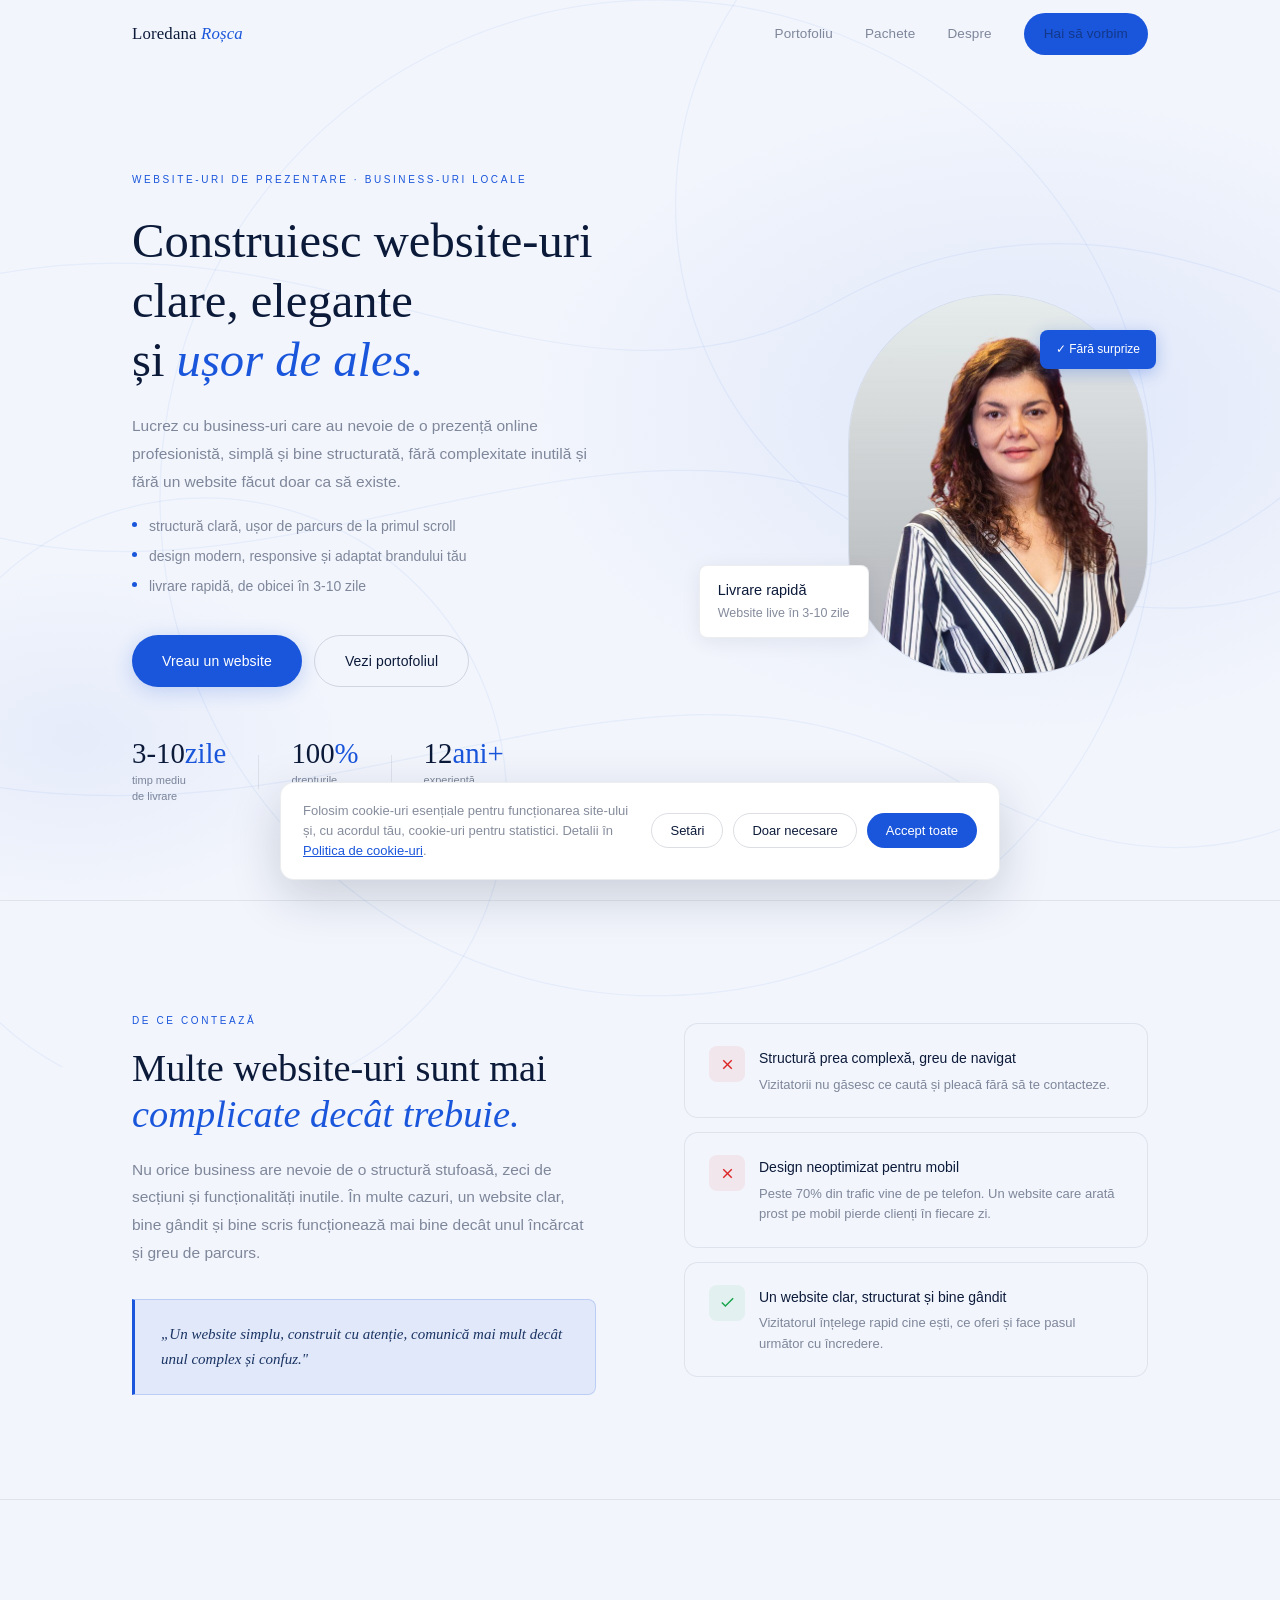
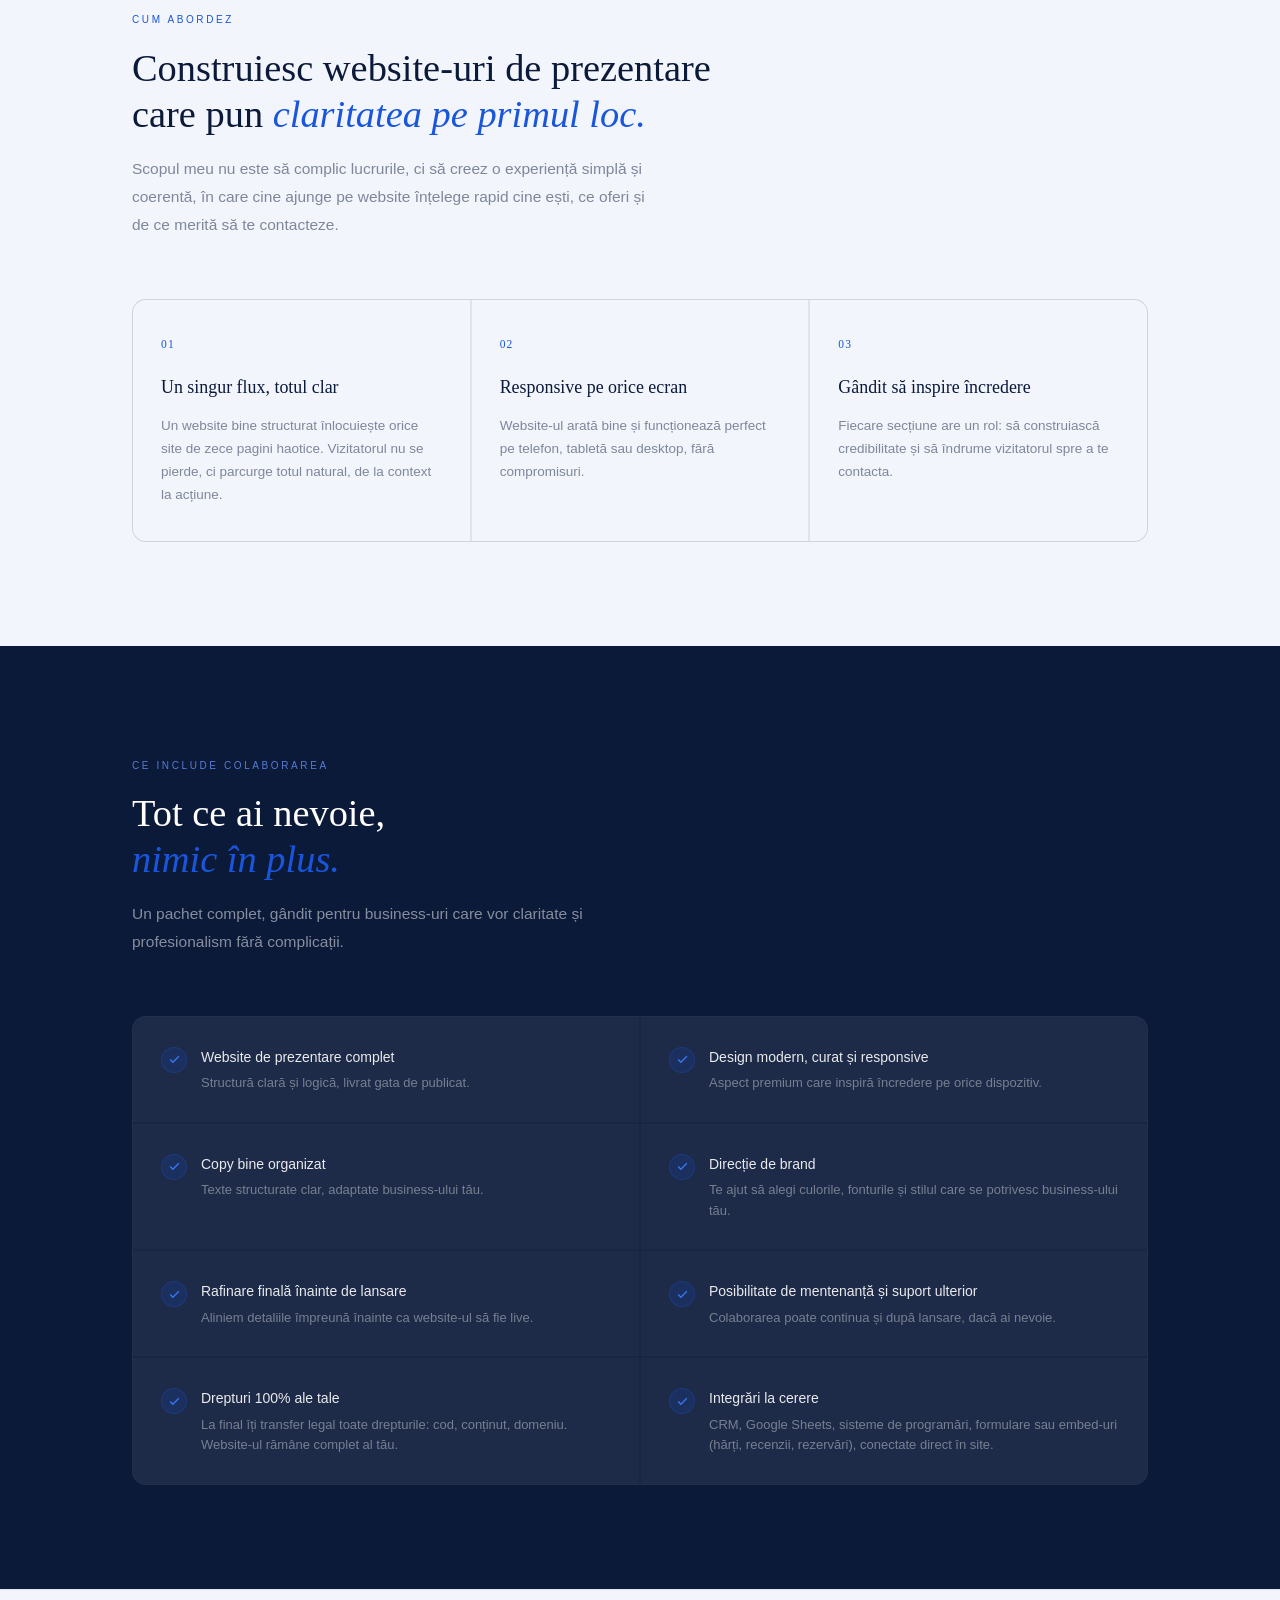
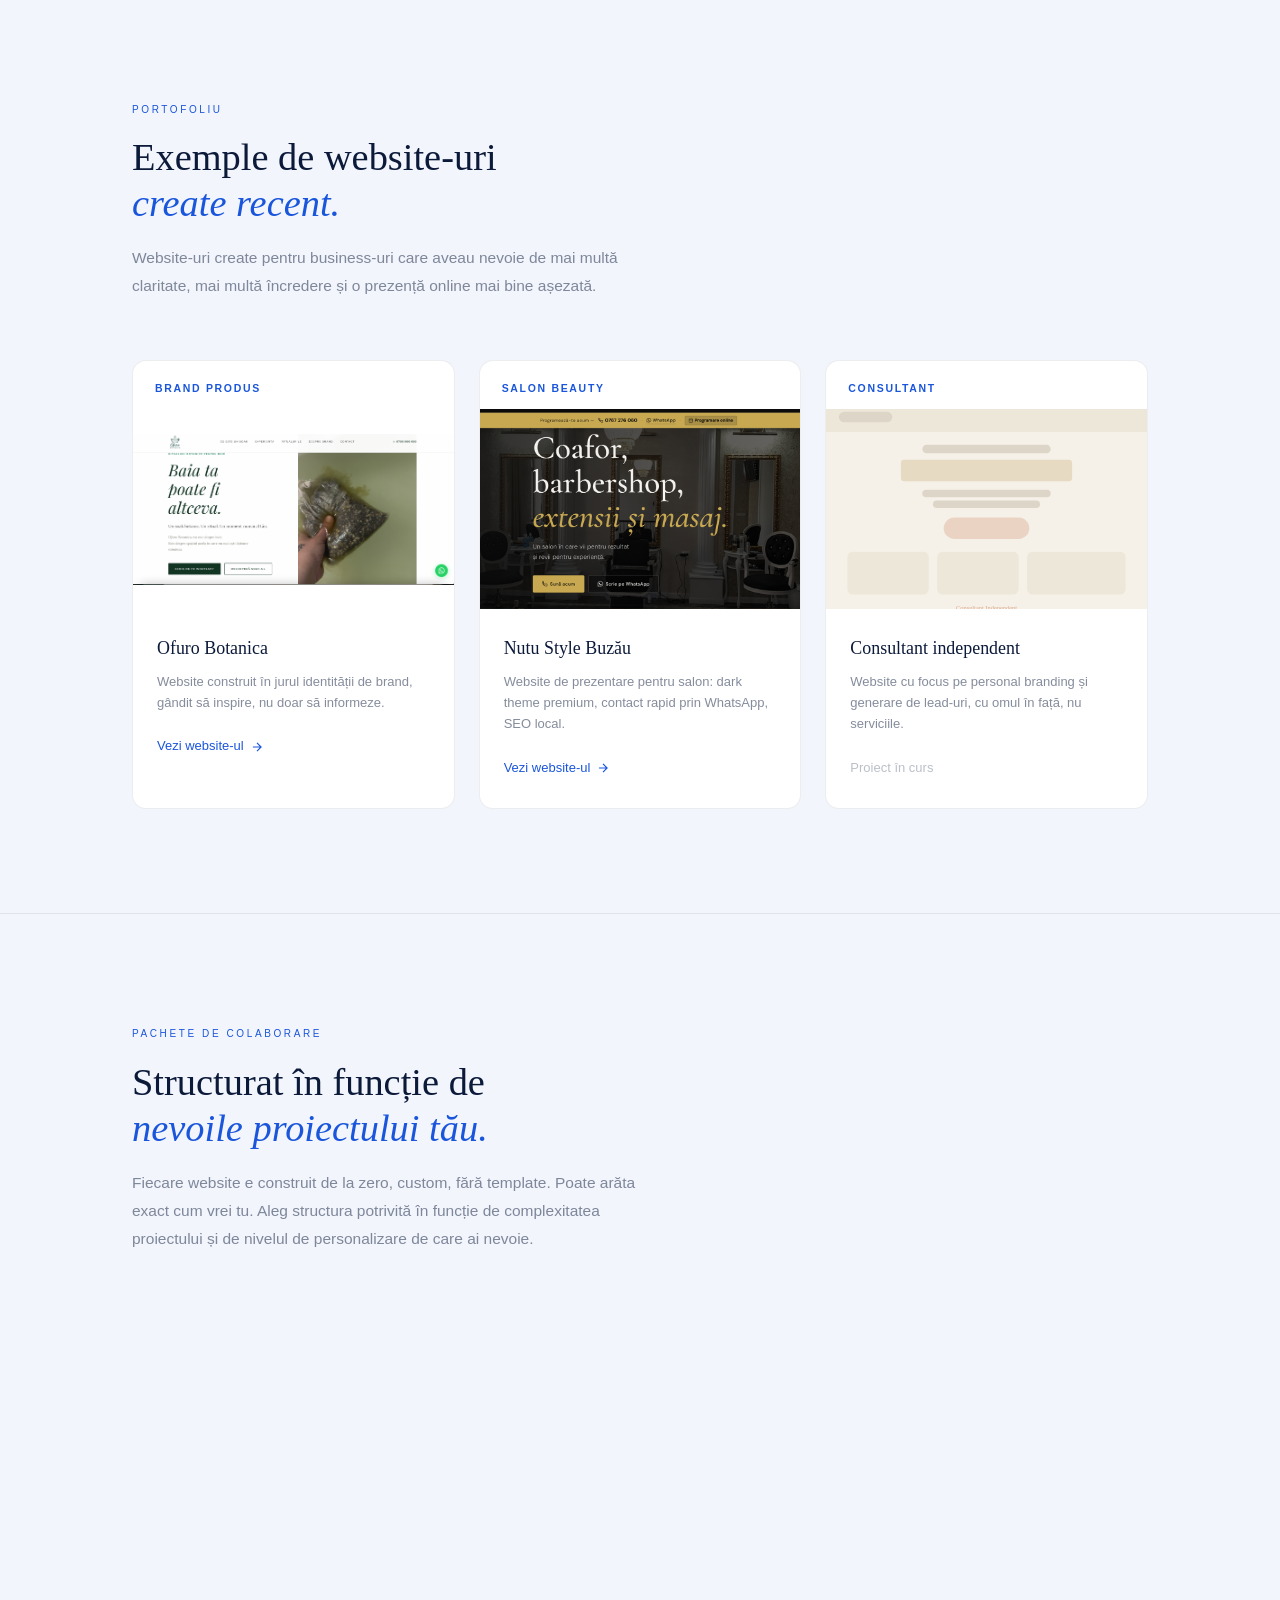
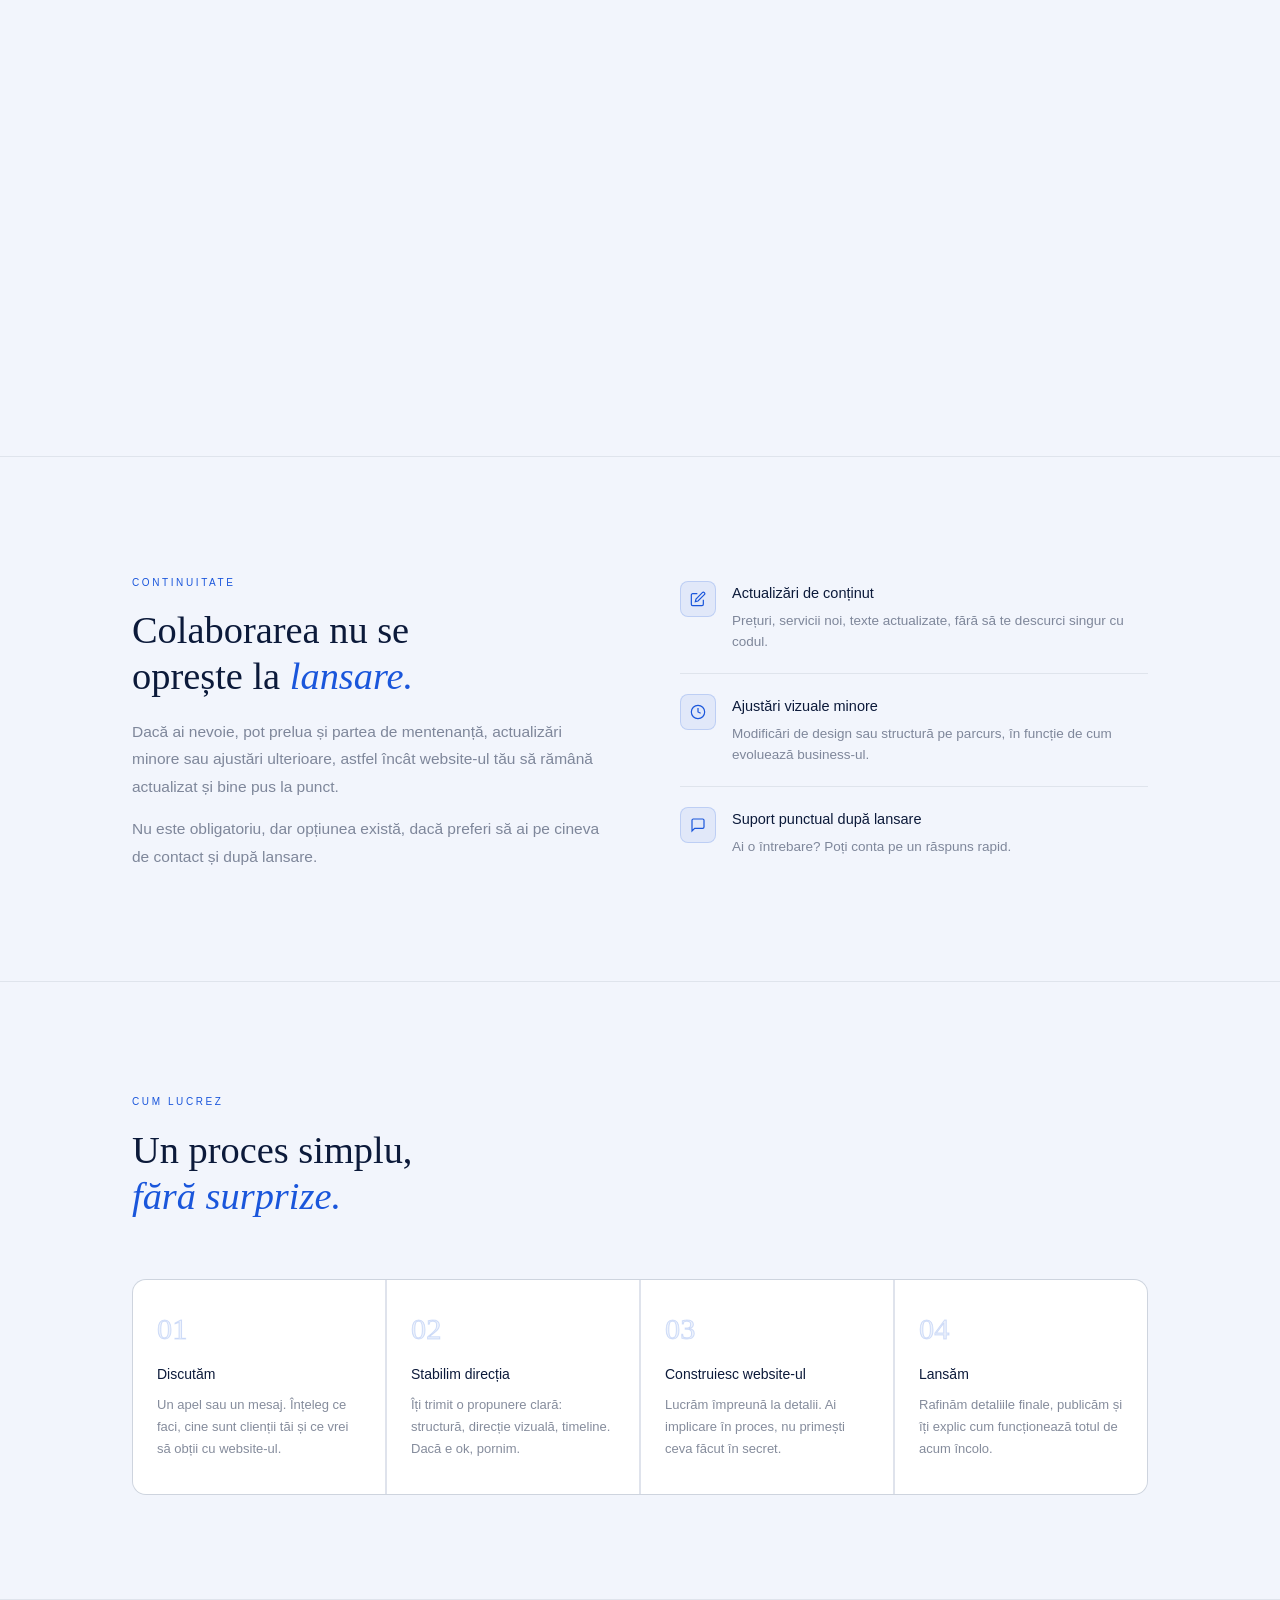
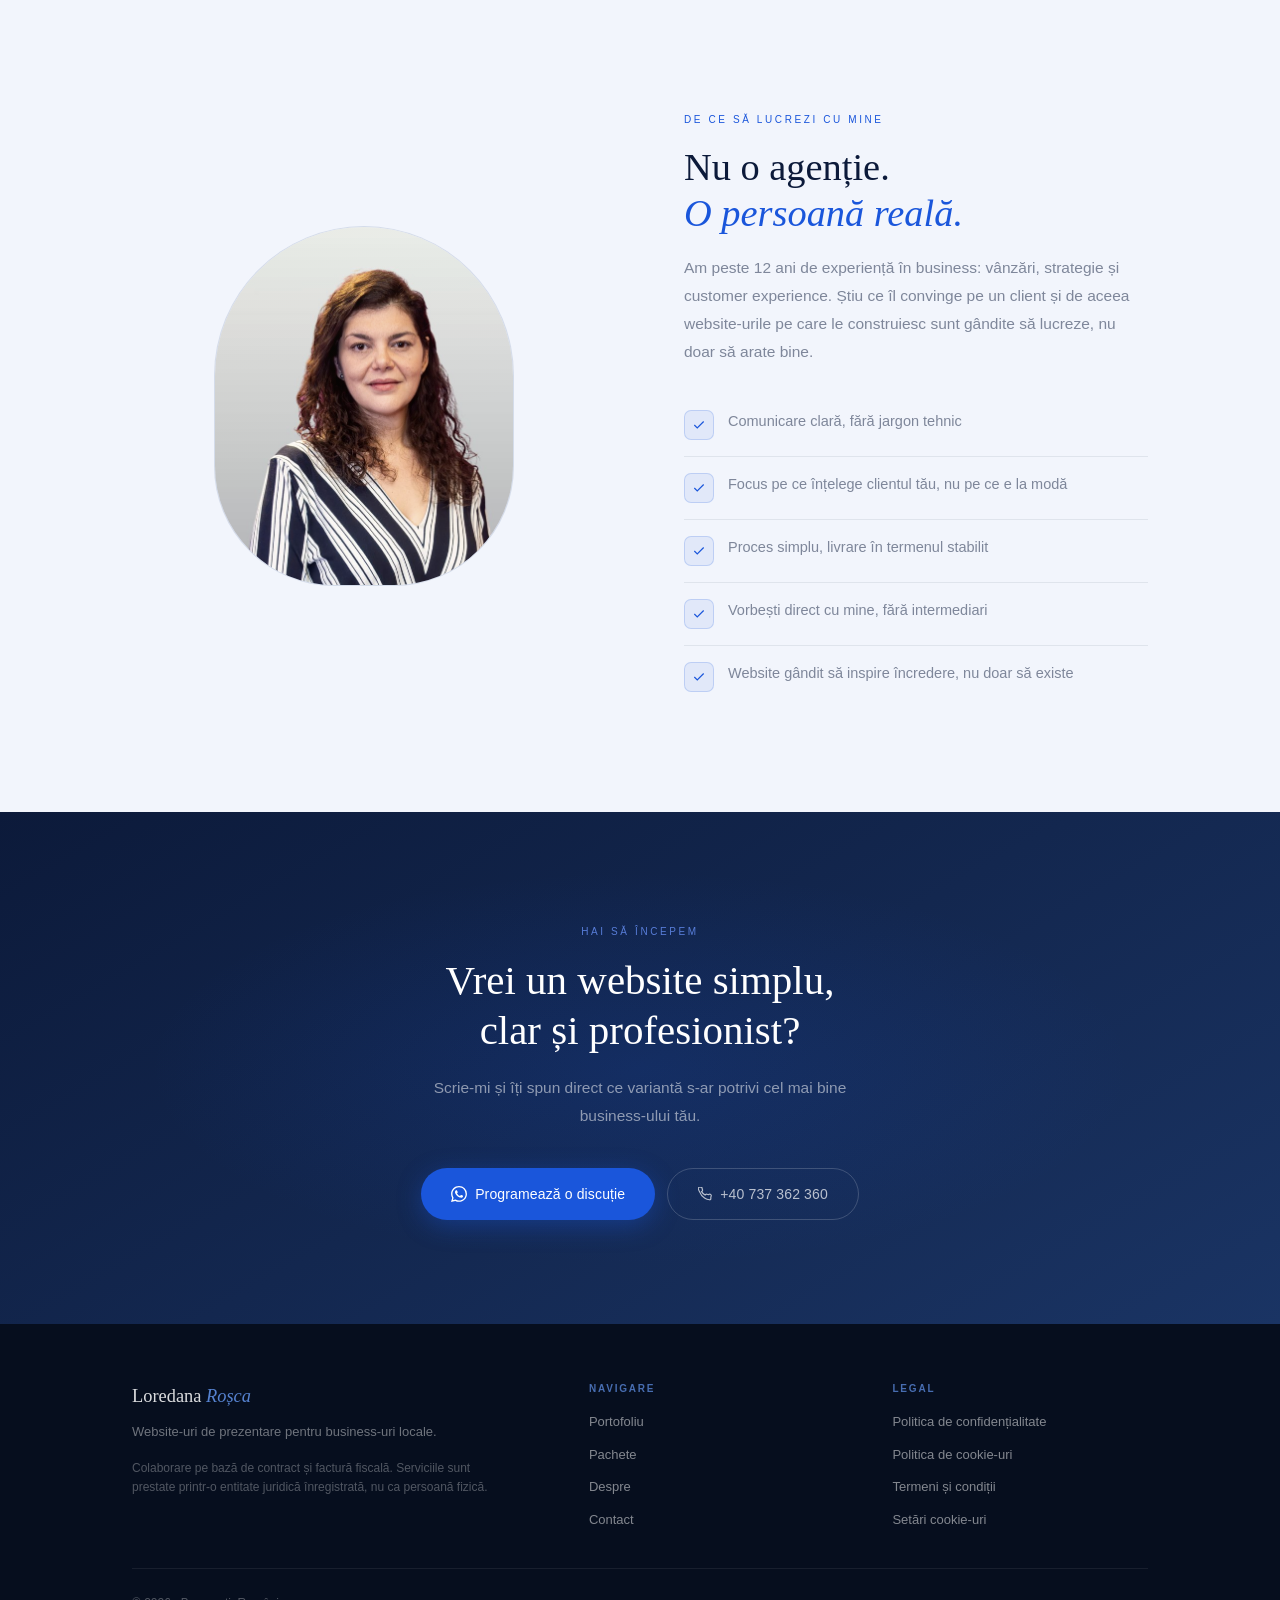
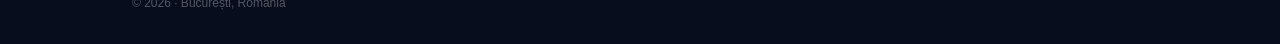
==== commit 2f516394: "Add files via upload" ====
--- a/index.html
+++ b/index.html
@@ -5,10 +5,44 @@
   <meta name="viewport" content="width=device-width, initial-scale=1.0" />
   <title>Loredana Roșca · Website-uri de prezentare pentru business-uri locale</title>
   <meta name="description" content="Construiesc website-uri de prezentare clare, moderne și profesioniste pentru saloane, clinici, consultanți și business-uri locale." />
-  <link rel="preconnect" href="https://fonts.googleapis.com" />
-  <link rel="preconnect" href="https://fonts.gstatic.com" crossorigin />
-  <link href="https://fonts.googleapis.com/css2?family=Lora:ital,wght@0,400;0,500;0,600;1,400;1,500&family=Outfit:wght@300;400;500;600&display=swap" rel="stylesheet" />
   <link rel="stylesheet" href="styles.css" />
+  <link rel="icon" href="/favicon.svg" type="image/svg+xml" />
+  <link rel="icon" href="/favicon-32.png" sizes="32x32" type="image/png" />
+  <link rel="apple-touch-icon" href="/apple-touch-icon.png" />
+  <link rel="preload" href="/fonts/outfit-latin-400-normal.woff2" as="font" type="font/woff2" crossorigin />
+  <link rel="preload" href="/fonts/lora-latin-500-normal.woff2" as="font" type="font/woff2" crossorigin />
+  <link rel="canonical" href="https://loredanarosca.ro/" />
+  <meta property="og:type" content="website" />
+  <meta property="og:locale" content="ro_RO" />
+  <meta property="og:site_name" content="Loredana Roșca" />
+  <meta property="og:title" content="Loredana Roșca · Website-uri de prezentare pentru business-uri locale" />
+  <meta property="og:description" content="Construiesc website-uri de prezentare clare, moderne și profesioniste pentru saloane, clinici, consultanți și business-uri locale." />
+  <meta property="og:url" content="https://loredanarosca.ro/" />
+  <meta property="og:image" content="https://loredanarosca.ro/og-image.png" />
+  <meta property="og:image:width" content="1200" />
+  <meta property="og:image:height" content="630" />
+  <meta name="twitter:card" content="summary_large_image" />
+  <meta name="twitter:title" content="Loredana Roșca · Website-uri de prezentare pentru business-uri locale" />
+  <meta name="twitter:description" content="Construiesc website-uri de prezentare clare, moderne și profesioniste pentru saloane, clinici, consultanți și business-uri locale." />
+  <meta name="twitter:image" content="https://loredanarosca.ro/og-image.png" />
+  <!-- Cloudflare Web Analytics (cookieless, fără date personale) -->
+  <script defer src="https://static.cloudflareinsights.com/beacon.min.js" data-cf-beacon='{"token": "6d62b66a5e974ad989737017522d4d04"}'></script>
+  <script type="application/ld+json">
+  {
+    "@context": "https://schema.org",
+    "@type": "ProfessionalService",
+    "name": "Loredana Roșca — Website-uri de prezentare",
+    "description": "Creare de website-uri de prezentare clare, moderne și profesioniste pentru saloane, clinici, consultanți și business-uri locale.",
+    "url": "https://loredanarosca.ro/",
+    "image": "https://loredanarosca.ro/og-image.png",
+    "email": "loredana.rosca19@gmail.com",
+    "telephone": "+40737362360",
+    "areaServed": "România",
+    "founder": { "@type": "Person", "name": "Loredana Roșca" },
+    "address": { "@type": "PostalAddress", "addressLocality": "București", "addressRegion": "București", "addressCountry": "RO" },
+    "priceRange": "$$"
+  }
+  </script>
 </head>
 <body>
 
@@ -51,7 +85,7 @@
           </p>
           <ul class="hero-bullets fade-in d3">
             <li>structură clară, ușor de parcurs de la primul scroll</li>
-            <li>design modern, responsive și adaptat brandul tău</li>
+            <li>design modern, responsive și adaptat brandului tău</li>
             <li>livrare rapidă, de obicei în 3-10 zile</li>
           </ul>
           <div class="hero-ctas fade-in d4">
--- a/styles.css
+++ b/styles.css
@@ -1,3 +1,149 @@
+/* ===== FONTURI LOCALE (self-hosted, fără Google Fonts) ===== */
+@font-face {
+  font-family: 'Lora';
+  font-style: normal;
+  font-weight: 400;
+  font-display: swap;
+  src: url('/fonts/lora-latin-400-normal.woff2') format('woff2');
+  unicode-range: U+0000-00FF,U+0131,U+0152-0153,U+02BB-02BC,U+02C6,U+02DA,U+02DC,U+0304,U+0308,U+0329,U+2000-206F,U+2074,U+20AC,U+2122,U+2191,U+2193,U+2212,U+2215,U+FEFF,U+FFFD;
+}
+@font-face {
+  font-family: 'Lora';
+  font-style: normal;
+  font-weight: 400;
+  font-display: swap;
+  src: url('/fonts/lora-latin-ext-400-normal.woff2') format('woff2');
+  unicode-range: U+0100-02AF,U+0304,U+0308,U+0329,U+1E00-1E9F,U+1EF2-1EFF,U+2020,U+20A0-20AB,U+20AD-20C0,U+2113,U+2C60-2C7F,U+A720-A7FF;
+}
+@font-face {
+  font-family: 'Lora';
+  font-style: normal;
+  font-weight: 500;
+  font-display: swap;
+  src: url('/fonts/lora-latin-500-normal.woff2') format('woff2');
+  unicode-range: U+0000-00FF,U+0131,U+0152-0153,U+02BB-02BC,U+02C6,U+02DA,U+02DC,U+0304,U+0308,U+0329,U+2000-206F,U+2074,U+20AC,U+2122,U+2191,U+2193,U+2212,U+2215,U+FEFF,U+FFFD;
+}
+@font-face {
+  font-family: 'Lora';
+  font-style: normal;
+  font-weight: 500;
+  font-display: swap;
+  src: url('/fonts/lora-latin-ext-500-normal.woff2') format('woff2');
+  unicode-range: U+0100-02AF,U+0304,U+0308,U+0329,U+1E00-1E9F,U+1EF2-1EFF,U+2020,U+20A0-20AB,U+20AD-20C0,U+2113,U+2C60-2C7F,U+A720-A7FF;
+}
+@font-face {
+  font-family: 'Lora';
+  font-style: normal;
+  font-weight: 600;
+  font-display: swap;
+  src: url('/fonts/lora-latin-600-normal.woff2') format('woff2');
+  unicode-range: U+0000-00FF,U+0131,U+0152-0153,U+02BB-02BC,U+02C6,U+02DA,U+02DC,U+0304,U+0308,U+0329,U+2000-206F,U+2074,U+20AC,U+2122,U+2191,U+2193,U+2212,U+2215,U+FEFF,U+FFFD;
+}
+@font-face {
+  font-family: 'Lora';
+  font-style: normal;
+  font-weight: 600;
+  font-display: swap;
+  src: url('/fonts/lora-latin-ext-600-normal.woff2') format('woff2');
+  unicode-range: U+0100-02AF,U+0304,U+0308,U+0329,U+1E00-1E9F,U+1EF2-1EFF,U+2020,U+20A0-20AB,U+20AD-20C0,U+2113,U+2C60-2C7F,U+A720-A7FF;
+}
+@font-face {
+  font-family: 'Lora';
+  font-style: italic;
+  font-weight: 400;
+  font-display: swap;
+  src: url('/fonts/lora-latin-400-italic.woff2') format('woff2');
+  unicode-range: U+0000-00FF,U+0131,U+0152-0153,U+02BB-02BC,U+02C6,U+02DA,U+02DC,U+0304,U+0308,U+0329,U+2000-206F,U+2074,U+20AC,U+2122,U+2191,U+2193,U+2212,U+2215,U+FEFF,U+FFFD;
+}
+@font-face {
+  font-family: 'Lora';
+  font-style: italic;
+  font-weight: 400;
+  font-display: swap;
+  src: url('/fonts/lora-latin-ext-400-italic.woff2') format('woff2');
+  unicode-range: U+0100-02AF,U+0304,U+0308,U+0329,U+1E00-1E9F,U+1EF2-1EFF,U+2020,U+20A0-20AB,U+20AD-20C0,U+2113,U+2C60-2C7F,U+A720-A7FF;
+}
+@font-face {
+  font-family: 'Lora';
+  font-style: italic;
+  font-weight: 500;
+  font-display: swap;
+  src: url('/fonts/lora-latin-500-italic.woff2') format('woff2');
+  unicode-range: U+0000-00FF,U+0131,U+0152-0153,U+02BB-02BC,U+02C6,U+02DA,U+02DC,U+0304,U+0308,U+0329,U+2000-206F,U+2074,U+20AC,U+2122,U+2191,U+2193,U+2212,U+2215,U+FEFF,U+FFFD;
+}
+@font-face {
+  font-family: 'Lora';
+  font-style: italic;
+  font-weight: 500;
+  font-display: swap;
+  src: url('/fonts/lora-latin-ext-500-italic.woff2') format('woff2');
+  unicode-range: U+0100-02AF,U+0304,U+0308,U+0329,U+1E00-1E9F,U+1EF2-1EFF,U+2020,U+20A0-20AB,U+20AD-20C0,U+2113,U+2C60-2C7F,U+A720-A7FF;
+}
+@font-face {
+  font-family: 'Outfit';
+  font-style: normal;
+  font-weight: 300;
+  font-display: swap;
+  src: url('/fonts/outfit-latin-300-normal.woff2') format('woff2');
+  unicode-range: U+0000-00FF,U+0131,U+0152-0153,U+02BB-02BC,U+02C6,U+02DA,U+02DC,U+0304,U+0308,U+0329,U+2000-206F,U+2074,U+20AC,U+2122,U+2191,U+2193,U+2212,U+2215,U+FEFF,U+FFFD;
+}
+@font-face {
+  font-family: 'Outfit';
+  font-style: normal;
+  font-weight: 300;
+  font-display: swap;
+  src: url('/fonts/outfit-latin-ext-300-normal.woff2') format('woff2');
+  unicode-range: U+0100-02AF,U+0304,U+0308,U+0329,U+1E00-1E9F,U+1EF2-1EFF,U+2020,U+20A0-20AB,U+20AD-20C0,U+2113,U+2C60-2C7F,U+A720-A7FF;
+}
+@font-face {
+  font-family: 'Outfit';
+  font-style: normal;
+  font-weight: 400;
+  font-display: swap;
+  src: url('/fonts/outfit-latin-400-normal.woff2') format('woff2');
+  unicode-range: U+0000-00FF,U+0131,U+0152-0153,U+02BB-02BC,U+02C6,U+02DA,U+02DC,U+0304,U+0308,U+0329,U+2000-206F,U+2074,U+20AC,U+2122,U+2191,U+2193,U+2212,U+2215,U+FEFF,U+FFFD;
+}
+@font-face {
+  font-family: 'Outfit';
+  font-style: normal;
+  font-weight: 400;
+  font-display: swap;
+  src: url('/fonts/outfit-latin-ext-400-normal.woff2') format('woff2');
+  unicode-range: U+0100-02AF,U+0304,U+0308,U+0329,U+1E00-1E9F,U+1EF2-1EFF,U+2020,U+20A0-20AB,U+20AD-20C0,U+2113,U+2C60-2C7F,U+A720-A7FF;
+}
+@font-face {
+  font-family: 'Outfit';
+  font-style: normal;
+  font-weight: 500;
+  font-display: swap;
+  src: url('/fonts/outfit-latin-500-normal.woff2') format('woff2');
+  unicode-range: U+0000-00FF,U+0131,U+0152-0153,U+02BB-02BC,U+02C6,U+02DA,U+02DC,U+0304,U+0308,U+0329,U+2000-206F,U+2074,U+20AC,U+2122,U+2191,U+2193,U+2212,U+2215,U+FEFF,U+FFFD;
+}
+@font-face {
+  font-family: 'Outfit';
+  font-style: normal;
+  font-weight: 500;
+  font-display: swap;
+  src: url('/fonts/outfit-latin-ext-500-normal.woff2') format('woff2');
+  unicode-range: U+0100-02AF,U+0304,U+0308,U+0329,U+1E00-1E9F,U+1EF2-1EFF,U+2020,U+20A0-20AB,U+20AD-20C0,U+2113,U+2C60-2C7F,U+A720-A7FF;
+}
+@font-face {
+  font-family: 'Outfit';
+  font-style: normal;
+  font-weight: 600;
+  font-display: swap;
+  src: url('/fonts/outfit-latin-600-normal.woff2') format('woff2');
+  unicode-range: U+0000-00FF,U+0131,U+0152-0153,U+02BB-02BC,U+02C6,U+02DA,U+02DC,U+0304,U+0308,U+0329,U+2000-206F,U+2074,U+20AC,U+2122,U+2191,U+2193,U+2212,U+2215,U+FEFF,U+FFFD;
+}
+@font-face {
+  font-family: 'Outfit';
+  font-style: normal;
+  font-weight: 600;
+  font-display: swap;
+  src: url('/fonts/outfit-latin-ext-600-normal.woff2') format('woff2');
+  unicode-range: U+0100-02AF,U+0304,U+0308,U+0329,U+1E00-1E9F,U+1EF2-1EFF,U+2020,U+20A0-20AB,U+20AD-20C0,U+2113,U+2C60-2C7F,U+A720-A7FF;
+}
+
 /* ============================================
    LOREDANA ROȘCA — styles.css
    Cobalt · Premium · Personal
